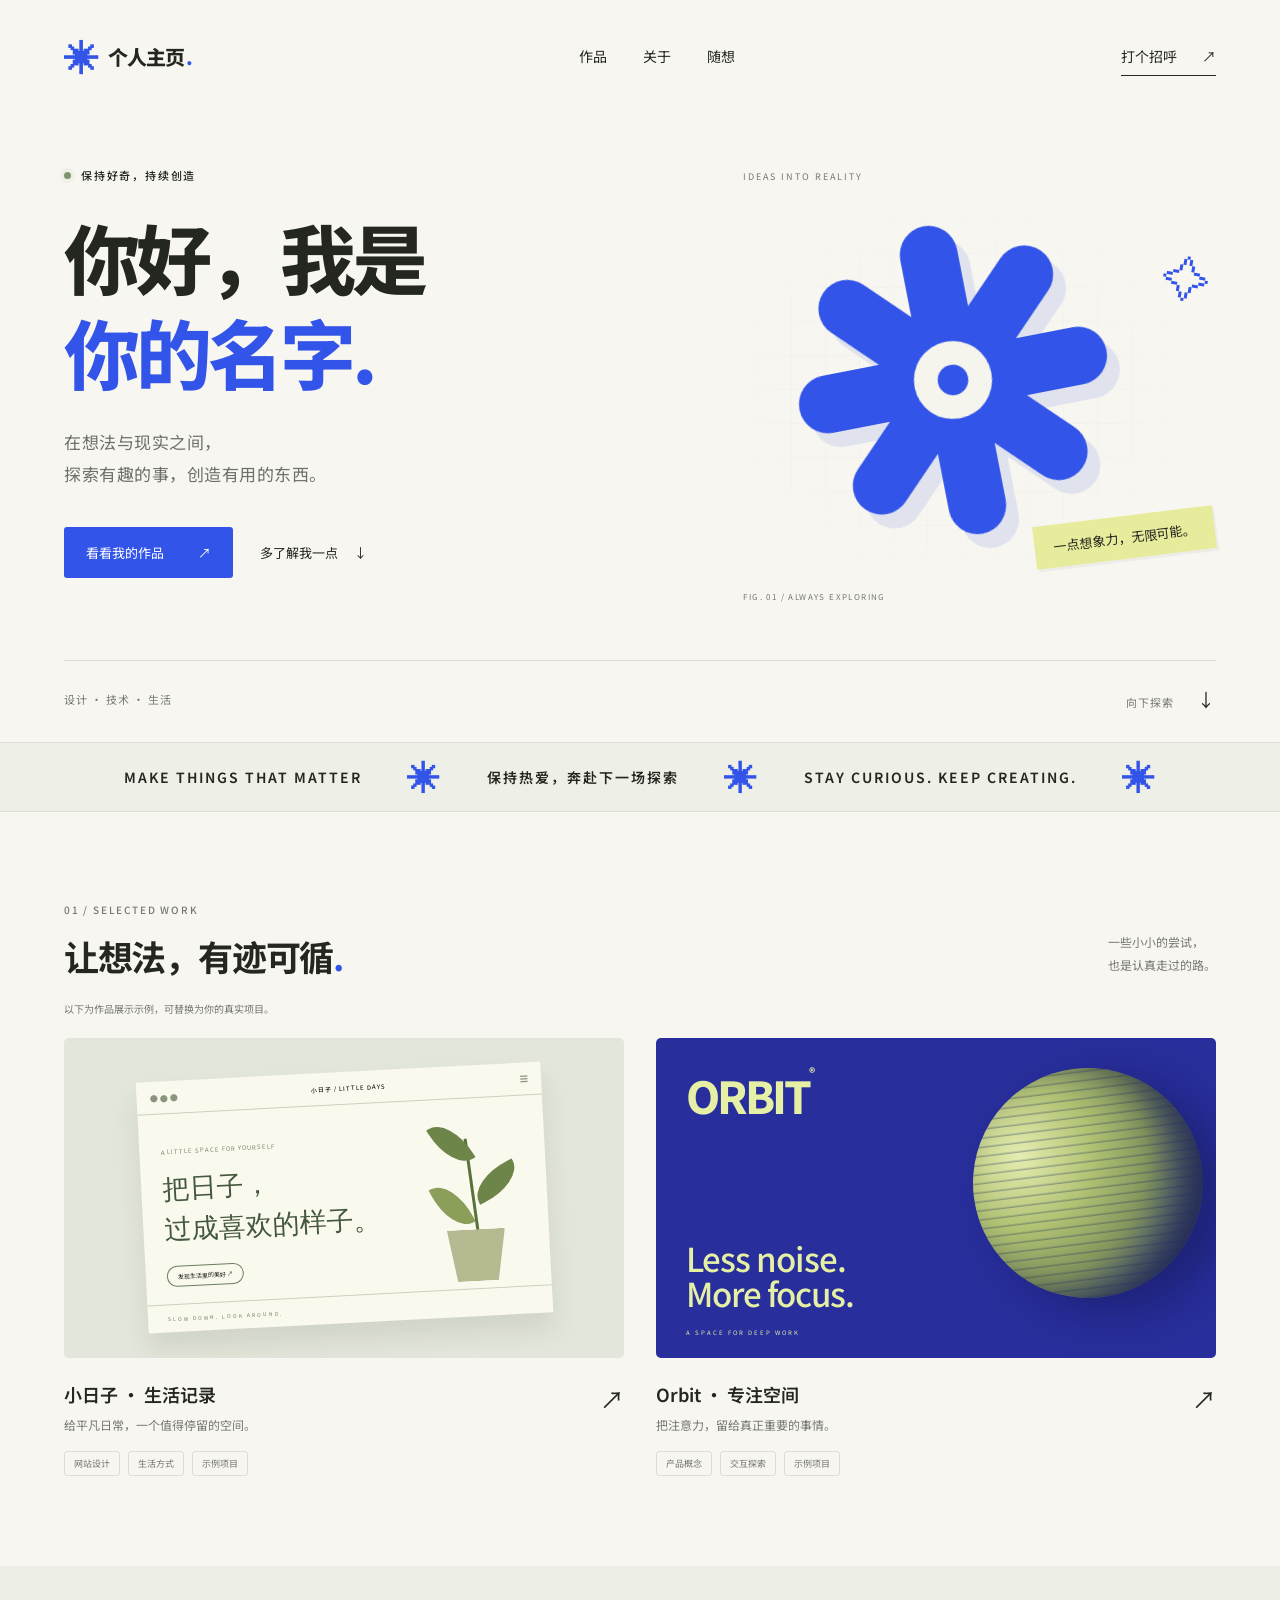
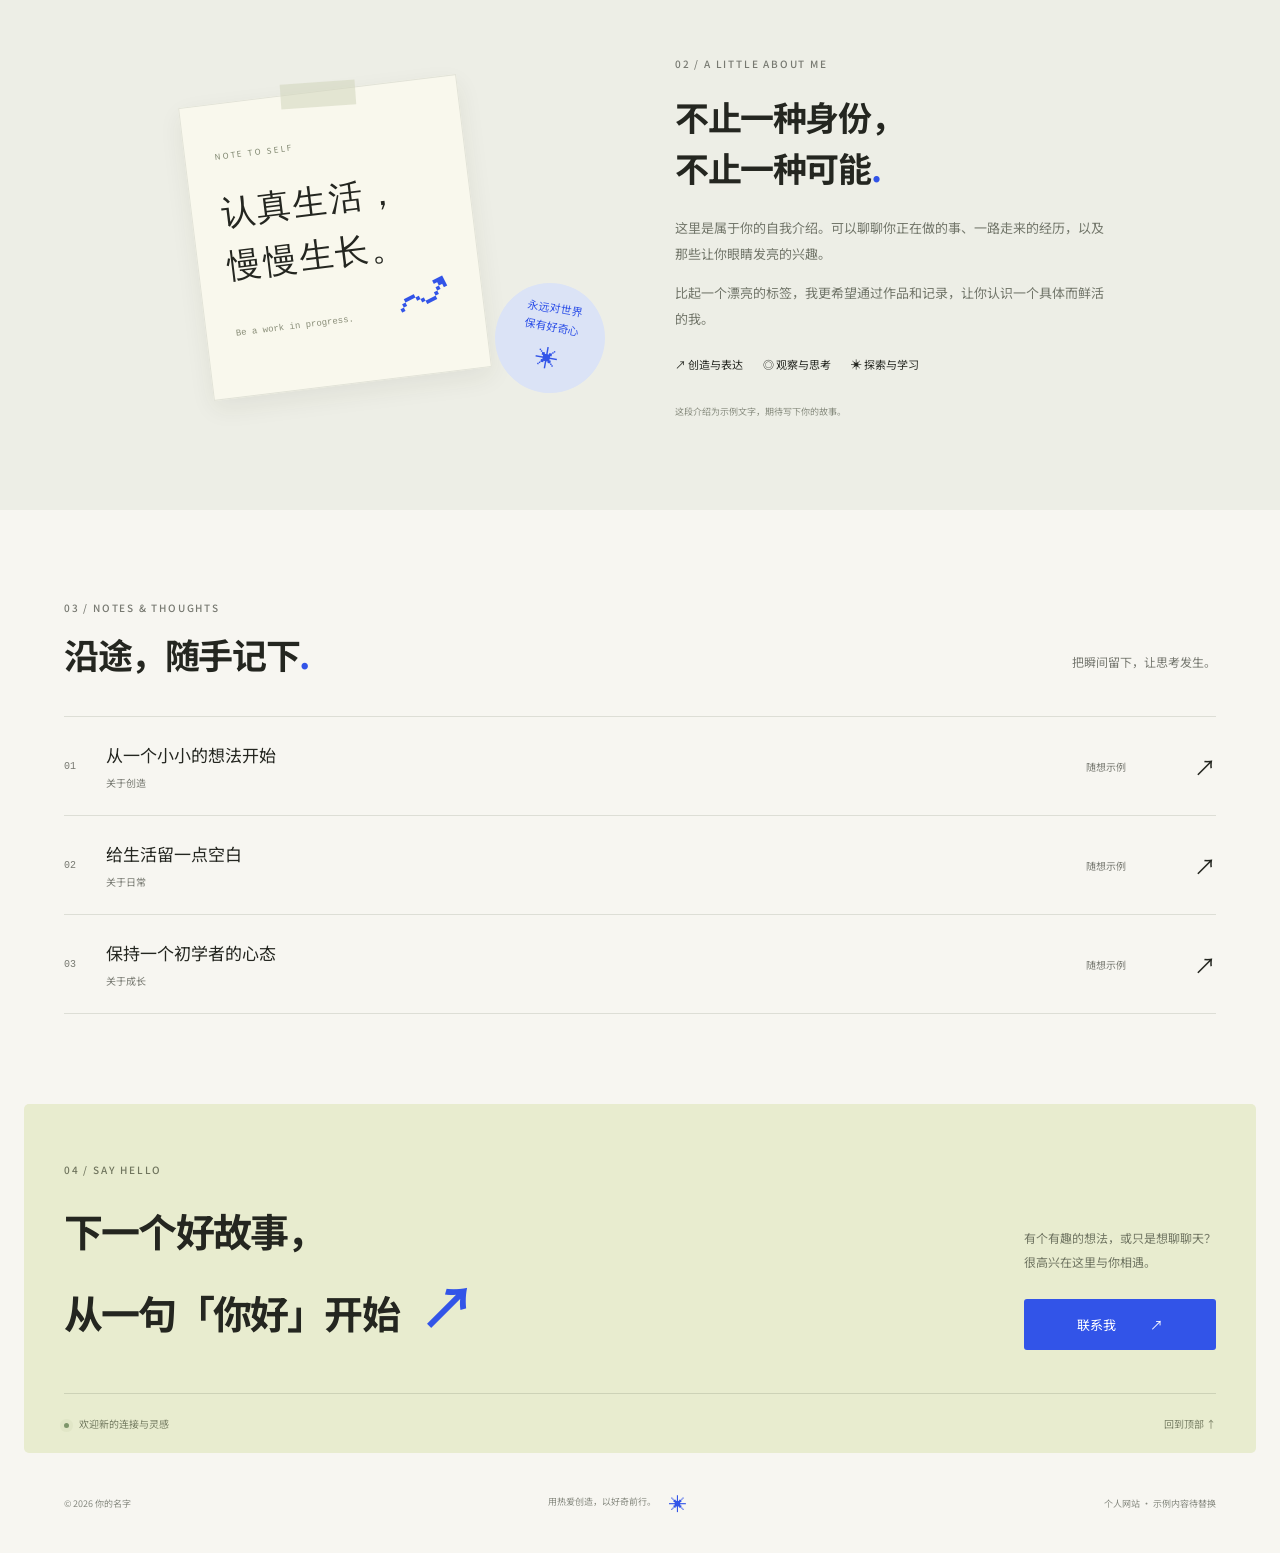
==== index.html @ 5d38c3c9 "Publish desktop personal website" ====
<!doctype html>
<html lang="zh-CN">
<head>
<meta charset="UTF-8"><meta name="viewport" content="width=device-width,initial-scale=1"><meta name="description" content="一个关于创造、探索与日常记录的个人空间。"><meta name="theme-color" content="#f6f5f0"><title>你的名字 — 个人主页</title>
<link rel="icon" href="data:image/svg+xml,%3Csvg xmlns='http://www.w3.org/2000/svg' viewBox='0 0 64 64'%3E%3Crect width='64' height='64' rx='16' fill='%232e4fe3'/%3E%3Ctext x='32' y='48' text-anchor='middle' font-size='55' fill='white'%3E*%3C/text%3E%3C/svg%3E">
<link rel="stylesheet" href="style.css">
</head>
<body>
<a class="skip" href="#main">跳到主要内容</a>
<header class="header wrap"><a href="#" class="brand" aria-label="返回首页"><span class="brand-icon">✳</span> 个人主页<span class="brand-dot">.</span></a><nav aria-label="主要导航"><a href="#work">作品</a><a href="#about">关于</a><a href="#notes">随想</a></nav><a class="nav-contact" href="#contact">打个招呼 <span>↗</span></a></header>
<main id="main">
<section class="hero wrap">
<div class="hero-copy"><p class="eyebrow"><span class="status-dot"></span> 保持好奇，持续创造</p><h1>你好，我是<br><span class="name">你的名字</span><span class="period">.</span></h1><p class="hero-desc">在想法与现实之间，<br>探索有趣的事，创造有用的东西。</p><div class="hero-actions"><a class="button primary" href="#work">看看我的作品 <span>↗</span></a><a class="text-link" href="#about">多了解我一点 <span>↓</span></a></div></div>
<div class="hero-art" aria-label="抽象蓝色星形图案"><div class="art-grid"></div><div class="art-label top">IDEAS INTO REALITY</div><svg class="flower" viewBox="0 0 400 400" aria-hidden="true"><g fill="#3254e8"><rect x="166" y="16" width="68" height="368" rx="34"/><rect x="16" y="166" width="368" height="68" rx="34"/><rect x="166" y="16" width="68" height="368" rx="34" transform="rotate(45 200 200)"/><rect x="166" y="16" width="68" height="368" rx="34" transform="rotate(-45 200 200)"/></g><circle cx="200" cy="200" r="46" fill="#f5f4ed"/><circle cx="200" cy="200" r="18" fill="#3254e8"/></svg><span class="art-orbit">✧</span><span class="art-caption">一点想象力，无限可能。</span><span class="art-index">FIG. 01 / ALWAYS EXPLORING</span></div>
<div class="hero-bottom"><span>设计 · 技术 · 生活</span><span>向下探索 <span class="down-arrow">↓</span></span></div>
</section>
<div class="ticker" aria-hidden="true"><div>MAKE THINGS THAT MATTER <i>✳</i> 保持热爱，奔赴下一场探索 <i>✳</i> STAY CURIOUS. KEEP CREATING. <i>✳</i></div></div>
<section class="work wrap section" id="work"><div class="section-heading"><div><p class="eyebrow">01 / SELECTED WORK</p><h2>让想法，有迹可循<span>.</span></h2></div><p class="section-aside">一些小小的尝试，<br>也是认真走过的路。</p></div><p class="demo-note">以下为作品展示示例，可替换为你的真实项目。</p>
<div class="project-grid"><button class="project" data-project="0"><div class="project-image garden"><div class="mini-window"><div class="window-bar"><span>● ● ●</span><b>小日子 / LITTLE DAYS</b><span>☰</span></div><div class="garden-inner"><small>A LITTLE SPACE FOR YOURSELF</small><h3>把日子，<br>过成喜欢的样子。</h3><span class="mini-pill">发现生活里的美好 ↗</span><div class="plant"><span class="leaf one"></span><span class="leaf two"></span><span class="leaf three"></span><span class="stem"></span><span class="pot"></span></div></div><div class="window-footer">SLOW DOWN. LOOK AROUND.</div></div><span class="view-project">查看项目 ↗</span></div><div class="project-meta"><div><h3>小日子 · 生活记录</h3><p>给平凡日常，一个值得停留的空间。</p></div><span class="project-arrow">↗</span></div><div class="tags"><span>网站设计</span><span>生活方式</span><span>示例项目</span></div></button>
<button class="project" data-project="1"><div class="project-image orbit"><div class="orbit-title">ORBIT<span>®</span></div><div class="orbit-sphere"><div></div></div><div class="orbit-caption">Less noise.<br>More focus.</div><span class="orbit-mini">A SPACE FOR DEEP WORK</span><span class="view-project">查看项目 ↗</span></div><div class="project-meta"><div><h3>Orbit · 专注空间</h3><p>把注意力，留给真正重要的事情。</p></div><span class="project-arrow">↗</span></div><div class="tags"><span>产品概念</span><span>交互探索</span><span>示例项目</span></div></button></div>
</section>
<section class="about section" id="about"><div class="wrap about-layout"><div class="about-art"><div class="note-paper"><span class="paper-pin"></span><span class="note-eyebrow">NOTE TO SELF</span><p>认真生活，<br>慢慢生长。</p><span class="note-doodle">↝</span><span class="paper-footer">Be a work in progress.</span></div><span class="about-stamp">永远对世界<br>保有好奇心 <span>✳</span></span></div><div class="about-copy"><p class="eyebrow">02 / A LITTLE ABOUT ME</p><h2>不止一种身份，<br>不止一种可能<span>.</span></h2><p>这里是属于你的自我介绍。可以聊聊你正在做的事、一路走来的经历，以及那些让你眼睛发亮的兴趣。</p><p>比起一个漂亮的标签，我更希望通过作品和记录，让你认识一个具体而鲜活的我。</p><div class="interest-list"><span>↗ 创造与表达</span><span>◎ 观察与思考</span><span>✳ 探索与学习</span></div><span class="about-footnote">这段介绍为示例文字，期待写下你的故事。</span></div></div></section>
<section class="notes wrap section" id="notes"><div class="section-heading"><div><p class="eyebrow">03 / NOTES & THOUGHTS</p><h2>沿途，随手记下<span>.</span></h2></div><span class="section-aside">把瞬间留下，让思考发生。</span></div><div class="note-list"><button data-note="0"><span class="note-number">01</span><span class="note-title">从一个小小的想法开始<span>关于创造</span></span><span class="note-category">随想示例</span><span class="row-arrow">↗</span></button><button data-note="1"><span class="note-number">02</span><span class="note-title">给生活留一点空白<span>关于日常</span></span><span class="note-category">随想示例</span><span class="row-arrow">↗</span></button><button data-note="2"><span class="note-number">03</span><span class="note-title">保持一个初学者的心态<span>关于成长</span></span><span class="note-category">随想示例</span><span class="row-arrow">↗</span></button></div></section>
<section class="contact wrap" id="contact"><p class="eyebrow">04 / SAY HELLO</p><div class="contact-main"><h2>下一个好故事，<br>从一句「你好」开始<span>↗</span></h2><div class="contact-side"><p>有个有趣的想法，或只是想聊聊天？<br>很高兴在这里与你相遇。</p><button class="button primary" id="contact-button">联系我 <span>↗</span></button></div></div><div class="contact-bottom"><span><span class="status-dot"></span> 欢迎新的连接与灵感</span><a href="#">回到顶部 ↑</a></div></section>
</main><footer class="footer wrap"><span>© <span id="year"></span> 你的名字</span><span>用热爱创造，以好奇前行。<span class="footer-star">✳</span></span><span>个人网站 · 示例内容待替换</span></footer>
<dialog id="detail"><button class="close-dialog" aria-label="关闭详情">×</button><p class="eyebrow" id="dialog-label"></p><h2 id="dialog-title"></h2><div id="dialog-content"></div><button class="button primary close-bottom">返回浏览 <span>↗</span></button></dialog>
<script src="script.js"></script>
</body></html>
---- style.css ----
@import url('https://fonts.googleapis.com/css2?family=Noto+Sans+SC:wght@400;500;600;700;800;900&display=swap');
:root{--paper:#f7f6f1;--ink:#242620;--muted:#777971;--blue:#3254e8;--line:#ddded6}*{box-sizing:border-box}html{scroll-behavior:smooth;scroll-padding-top:32px}body{min-width:1100px;margin:0;background:var(--paper);color:var(--ink);font-family:'Noto Sans SC',-apple-system,BlinkMacSystemFont,'Segoe UI',sans-serif;-webkit-font-smoothing:antialiased}a{color:inherit;text-decoration:none}button{font:inherit;color:inherit;cursor:pointer}button,a{-webkit-tap-highlight-color:transparent}button:focus-visible,a:focus-visible{outline:3px solid var(--blue);outline-offset:6px}.wrap{max-width:1280px;margin:0 auto;padding:0 64px}.header{height:112px;display:flex;align-items:center;justify-content:space-between}.brand{font-weight:800;display:flex;align-items:center;font-size:20px;gap:10px;letter-spacing:-1px}.brand-icon{font-size:35px;line-height:1;color:var(--blue)}.brand-dot{color:var(--blue);margin-left:-8px}.header nav{display:flex;gap:36px;font-size:14px}.header nav a:hover,.text-link:hover{color:var(--blue)}.nav-contact{border-bottom:1px solid var(--ink);padding:9px 0;font-size:14px}.nav-contact span{margin-left:22px}.hero{display:grid;grid-template-columns:1.1fr 1fr;position:relative;padding-top:55px}.eyebrow{font-size:11px;letter-spacing:1.8px;font-weight:500;display:flex;align-items:center;gap:10px;margin:0 0 26px}.status-dot{display:inline-block;width:7px;height:7px;border-radius:50%;background:#7d956a;box-shadow:0 0 0 4px #7d956a12}.hero h1{font-size:76px;font-weight:800;letter-spacing:-4px;line-height:1.25;margin:0 0 27px}.name{color:var(--blue)}.period{color:var(--blue)}.hero-desc{color:#6d7069;line-height:1.9;font-size:17px;letter-spacing:.5px;margin:0}.hero-actions{display:flex;align-items:center;gap:27px;margin-top:36px}.button{display:inline-flex;align-items:center;justify-content:center;gap:34px;padding:16px 22px;font-size:13px;border:0;border-radius:3px;transition:background .2s,transform .2s}.primary{color:white;background:var(--blue)}.primary:hover{background:#203dc0;transform:translateY(-2px)}.text-link{font-size:13px}.text-link span{margin-left:13px}.hero-art{height:435px;position:relative;margin-left:22px}.art-grid{position:absolute;inset:18px 0 0;background-image:linear-gradient(#d9dbd540 1px,transparent 1px),linear-gradient(90deg,#d9dbd540 1px,transparent 1px);background-size:34px 34px;mask-image:radial-gradient(ellipse,black,transparent 72%)}.flower{position:absolute;width:340px;height:340px;left:50%;top:49%;transform:translate(-50%,-50%) rotate(-11deg);filter:drop-shadow(10px 16px 0 #e0e3ed)}.art-label{position:absolute;top:3px;left:54px;font-size:9px;letter-spacing:2px;color:var(--muted)}.art-orbit{position:absolute;right:5px;top:75px;font-size:48px;transform:rotate(10deg);color:var(--blue)}.art-caption{position:absolute;bottom:43px;right:1px;background:#e7ec9c;padding:12px 19px;font-size:13px;transform:rotate(-7deg);box-shadow:2px 3px 0 #0000000a}.art-index{position:absolute;bottom:0;left:54px;font-size:8px;letter-spacing:1.4px;color:var(--muted)}.hero-bottom{grid-column:1/-1;display:flex;justify-content:space-between;align-items:center;margin-top:58px;padding:25px 0 30px;border-top:1px solid var(--line);font-size:11px;letter-spacing:1px;color:var(--muted)}.down-arrow{padding-left:20px;font-size:18px;color:var(--ink)}.ticker{border-top:1px solid var(--line);border-bottom:1px solid var(--line);overflow:hidden;white-space:nowrap;background:#eeefe7}.ticker div{height:68px;display:flex;gap:45px;align-items:center;justify-content:center;font-size:14px;font-weight:600;letter-spacing:2px}.ticker i{font-size:33px;color:var(--blue);font-style:normal}.section{padding-top:90px;padding-bottom:90px}.section-heading{display:flex;align-items:flex-end;justify-content:space-between;margin-bottom:36px}.section h2{font-size:35px;letter-spacing:-1.4px;line-height:1.5;margin:0;font-weight:700}.section h2 span{color:var(--blue)}.section-heading .eyebrow{margin-bottom:13px;color:var(--muted);font-size:10px}.section-aside{font-size:12px;line-height:1.9;color:var(--muted);margin:0 0 6px}.demo-note{font-size:10px;color:var(--muted);margin:-18px 0 22px}.project-grid{display:grid;grid-template-columns:1fr 1fr;gap:32px}.project{padding:0;border:0;background:none;text-align:left;min-width:0}.project-image{height:320px;position:relative;overflow:hidden;border-radius:5px;display:flex;justify-content:center;align-items:center}.garden{background:#e3e6da;padding:35px}.mini-window{width:100%;max-width:405px;background:#faf9ee;box-shadow:0 16px 26px #26311d19;transform:rotate(-3deg);transition:transform .4s}.project:hover .mini-window{transform:rotate(0) translateY(-5px)}.window-bar{display:flex;align-items:center;justify-content:space-between;border-bottom:1px solid #ced0bd;height:33px;padding:0 13px;font-size:6px}.window-bar>span{color:#8b947c;font-size:8px}.window-bar b{letter-spacing:1px;font-weight:500}.garden-inner{height:190px;position:relative;padding:21px}.garden-inner small{font-size:6px;letter-spacing:1px;color:#7b856b}.garden-inner h3{font-family:serif;font-weight:400;color:#43583d;font-size:27px;line-height:1.5;margin:10px 0}.mini-pill{font-size:6px;border:1px solid #6d7d60;border-radius:20px;padding:5px 10px;display:inline-block}.window-footer{font-size:5px;letter-spacing:2px;border-top:1px solid #ced0bd;padding:10px 20px;color:#6d7d60}.plant{position:absolute;right:25px;bottom:7px;width:112px;height:164px}.stem{position:absolute;height:104px;width:3px;background:#59723b;bottom:39px;left:61px;transform:rotate(-5deg)}.leaf{position:absolute;background:#6e8549;width:49px;height:27px;border-radius:90% 0 90% 0;z-index:1}.one{top:12px;left:19px;transform:rotate(60deg)}.two{top:52px;left:62px;transform:rotate(-24deg)}.three{top:74px;left:17px;transform:rotate(65deg);background:#8b9e5a}.pot{position:absolute;bottom:0;left:35px;width:58px;height:52px;background:#b7b991;clip-path:polygon(0 0,100% 0,85% 100%,15% 100%)}.orbit{background:#282e9b;color:#e6f0a5;isolation:isolate}.orbit-title{position:absolute;top:25px;left:30px;font-size:44px;font-weight:800;letter-spacing:-3px;z-index:2}.orbit-title span{font-size:12px;vertical-align:top;letter-spacing:0}.orbit-sphere{position:absolute;width:230px;height:230px;border-radius:50%;right:13px;top:30px;background:radial-gradient(circle at 30% 25%,#e5edb1,#b2c374 30%,#85975d 54%,#3b4971 78%);box-shadow:inset -20px -15px 35px #17194188,15px 25px 40px #15195988;transform:rotate(-30deg);overflow:hidden;transition:transform .6s}.orbit-sphere:after{content:'';position:absolute;inset:-60px;background:repeating-linear-gradient(0deg,transparent,transparent 6px,#1c2f5f55 7px,transparent 9px);transform:rotate(23deg)}.project:hover .orbit-sphere{transform:rotate(-12deg) scale(1.04)}.orbit-caption{position:absolute;left:30px;bottom:47px;font-size:33px;font-weight:500;line-height:1.05;letter-spacing:-1px;z-index:2}.orbit-mini{position:absolute;bottom:21px;left:30px;font-size:6px;letter-spacing:2px}.view-project{position:absolute;right:16px;bottom:16px;background:var(--paper);color:var(--ink);padding:10px 14px;border-radius:30px;font-size:10px;opacity:0;transform:translateY(5px);transition:.2s;z-index:3}.project:hover .view-project,.project:focus-visible .view-project{opacity:1;transform:translateY(0)}.project-meta{display:flex;justify-content:space-between;align-items:center;padding-top:23px}.project-meta h3{font-size:18px;margin:0 0 9px;font-weight:600}.project-meta p{font-size:12px;color:var(--muted);margin:0}.project-arrow{font-size:24px;align-self:flex-start}.tags{display:flex;gap:8px;margin-top:18px}.tags span{font-size:9px;padding:5px 9px;border:1px solid var(--line);border-radius:3px;color:var(--muted)}.about{background:#edeee6}.about-layout{display:grid;grid-template-columns:1fr 1fr;gap:70px;align-items:center}.about-art{position:relative;height:340px;display:flex;justify-content:center;align-items:center}.note-paper{width:280px;height:295px;background:#f9f8ed;box-shadow:0 9px 24px #333b2312;padding:36px 29px;transform:rotate(-7deg);position:relative;border:1px solid #e2e3d8}.paper-pin{position:absolute;width:75px;height:25px;background:#d3d7bd90;top:-10px;left:102px;transform:rotate(3deg)}.note-eyebrow{font-size:8px;letter-spacing:2px;color:#7e856e}.note-paper p{font-family:serif;font-size:34px;line-height:1.6;letter-spacing:2px;margin:22px 0}.note-doodle{position:absolute;right:27px;bottom:41px;font-size:60px;color:var(--blue);transform:rotate(-20deg)}.paper-footer{font-size:9px;color:#8a8e79;font-family:monospace}.about-stamp{position:absolute;right:0;bottom:15px;background:#dbe3f6;border-radius:50%;width:110px;height:110px;transform:rotate(10deg);display:flex;justify-content:center;align-items:center;flex-direction:column;font-size:11px;line-height:1.8;text-align:center;color:var(--blue)}.about-stamp span{font-size:23px}.about-copy>.eyebrow{font-size:10px;color:var(--muted);margin-bottom:20px}.about-copy h2{font-size:34px;margin-bottom:22px}.about-copy>p:not(.eyebrow){font-size:13px;line-height:2;color:#73776b;max-width:440px}.interest-list{display:flex;gap:20px;font-size:11px;margin:24px 0}.about-footnote{font-size:9px;color:#8a8e81}.note-list{border-top:1px solid var(--line)}.note-list button{display:flex;width:100%;align-items:center;gap:30px;border:0;border-bottom:1px solid var(--line);background:transparent;padding:25px 0;text-align:left;transition:padding .2s,color .2s}.note-list button:hover{padding-left:12px;color:var(--blue)}.note-number{font-size:10px;color:var(--muted);font-family:monospace}.note-title{font-size:17px;flex:1}.note-title>span{font-size:10px;color:var(--muted);display:block;margin-top:8px}.note-category{font-size:10px;color:var(--muted)}.row-arrow{font-size:22px;margin-left:38px}.contact{margin-bottom:0;padding-top:58px;padding-bottom:0;position:relative}.contact:before{content:'';position:absolute;inset:0 24px;background:#e8eccf;z-index:-1;border-radius:5px}.contact .eyebrow{font-size:10px;color:#70755e;margin-bottom:23px}.contact-main{display:flex;justify-content:space-between;align-items:flex-end;gap:30px}.contact h2{font-size:39px;line-height:1.55;letter-spacing:-1.8px;margin:0;font-weight:700;position:relative}.contact h2>span{font-size:58px;color:var(--blue);margin-left:20px}.contact-side p{font-size:12px;line-height:2;color:#717663;margin:0 0 25px}.contact-side .button{width:100%}.contact-bottom{border-top:1px solid #cdd2b7;display:flex;justify-content:space-between;margin-top:43px;padding:22px 0;font-size:10px;color:#777e64}.contact-bottom .status-dot{margin-right:8px;width:5px;height:5px}.footer{display:flex;justify-content:space-between;align-items:center;gap:20px;height:100px;font-size:9px;color:#878a80}.footer-star{font-size:18px;color:var(--blue);margin-left:13px;vertical-align:middle}.skip{position:fixed;top:-100px;left:10px;padding:12px;background:white;z-index:10}.skip:focus{top:10px}dialog{background:var(--paper);color:var(--ink);border:1px solid var(--line);border-radius:8px;width:min(600px,90vw);padding:48px;max-height:85vh;overflow:auto;box-shadow:0 24px 80px #121b3930}dialog::backdrop{background:#171c3977;backdrop-filter:blur(5px)}dialog h2{font-size:28px;line-height:1.5;margin:0 0 22px}dialog .eyebrow{color:var(--blue);font-size:10px}#dialog-content p{font-size:14px;line-height:2;color:#74786d}#dialog-content .dialog-note{background:#edeee6;padding:15px;font-size:12px}.close-dialog{position:absolute;right:15px;top:9px;border:0;background:transparent;font-size:30px;color:var(--muted)}.close-bottom{margin-top:18px}
@media(min-width:1500px){.wrap{max-width:1400px}.hero h1{font-size:88px}.hero-art{height:470px}.flower{width:380px;height:380px}.project-image{height:360px}}
@media(prefers-reduced-motion:reduce){html{scroll-behavior:auto}*,*:before,*:after{transition:none!important;animation:none!important}}
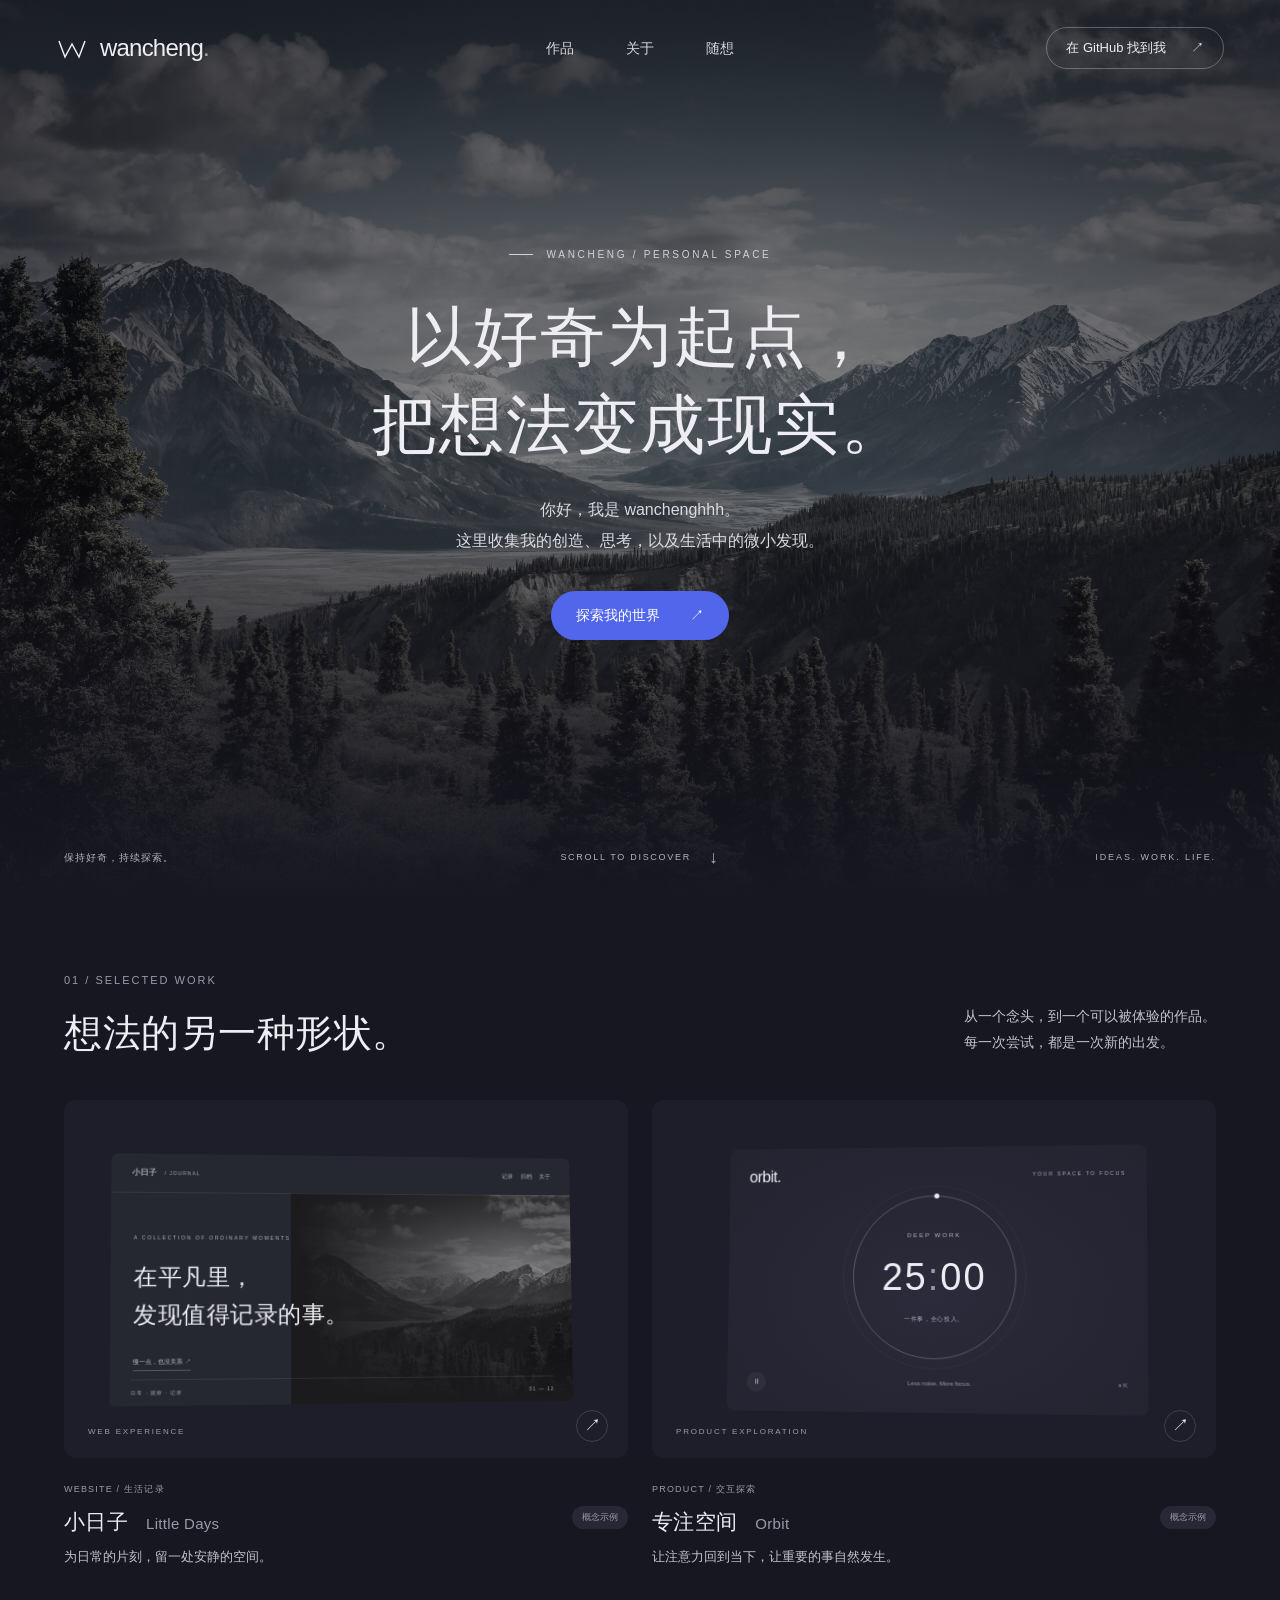
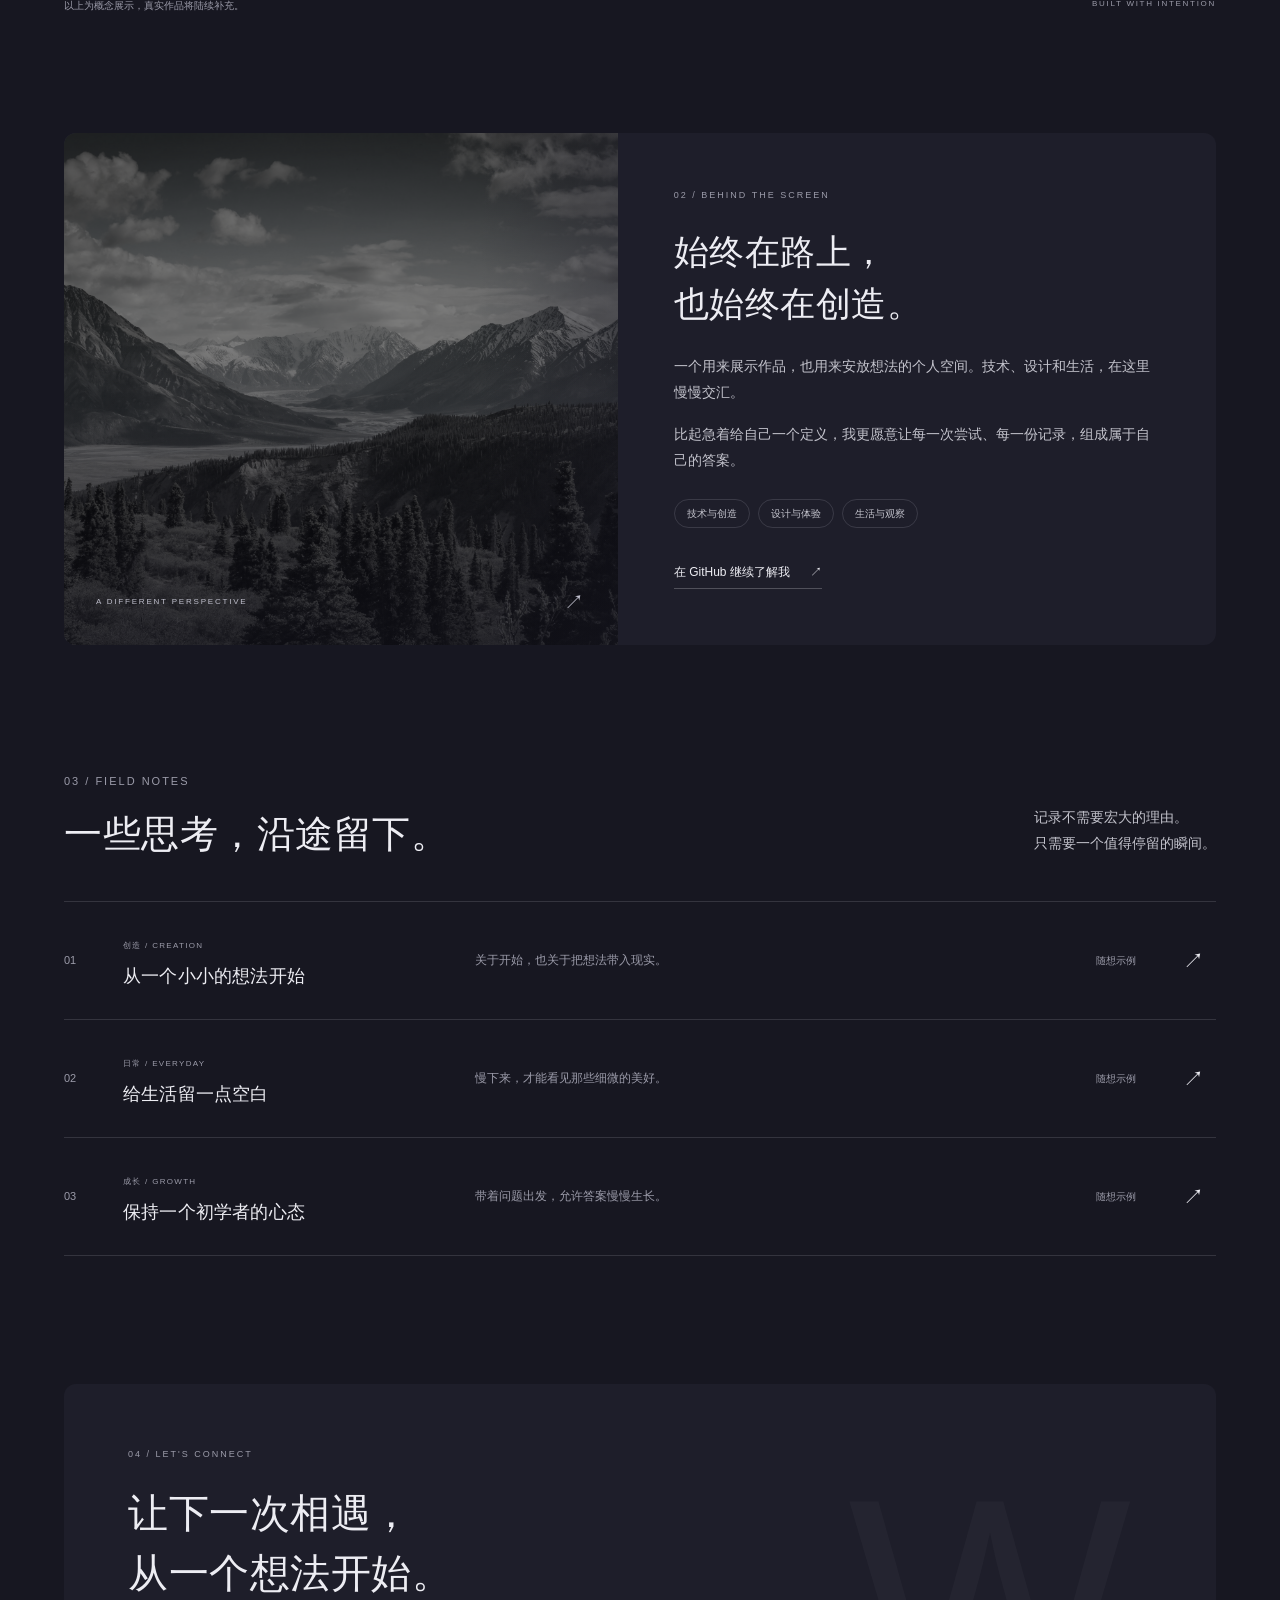
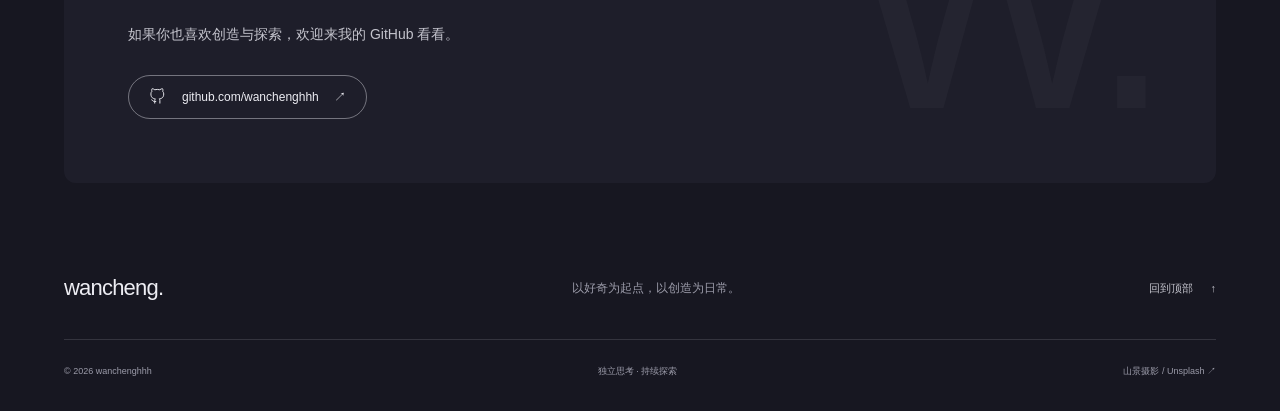
==== commit 28281de2: "Redesign personal site with dark alpine visual style" ====
--- a/index.html
+++ b/index.html
@@ -1,28 +1,75 @@
 <!doctype html>
 <html lang="zh-CN">
 <head>
-<meta charset="UTF-8"><meta name="viewport" content="width=device-width,initial-scale=1"><meta name="description" content="一个关于创造、探索与日常记录的个人空间。"><meta name="theme-color" content="#f6f5f0"><title>你的名字 — 个人主页</title>
-<link rel="icon" href="data:image/svg+xml,%3Csvg xmlns='http://www.w3.org/2000/svg' viewBox='0 0 64 64'%3E%3Crect width='64' height='64' rx='16' fill='%232e4fe3'/%3E%3Ctext x='32' y='48' text-anchor='middle' font-size='55' fill='white'%3E*%3C/text%3E%3C/svg%3E">
-<link rel="stylesheet" href="style.css">
+  <meta charset="UTF-8">
+  <meta name="viewport" content="width=device-width, initial-scale=1">
+  <meta name="theme-color" content="#171721">
+  <meta name="description" content="wanchenghhh 的个人空间。记录想法、展示作品，在技术与生活之间持续探索。">
+  <title>Wancheng — 个人空间</title>
+  <link rel="icon" href="data:image/svg+xml,%3Csvg xmlns='http://www.w3.org/2000/svg' viewBox='0 0 64 64'%3E%3Crect width='64' height='64' rx='16' fill='%23171721'/%3E%3Cpath d='M12 20l10 26 10-20 10 20 10-26' fill='none' stroke='%23ededf3' stroke-width='4'/%3E%3C/svg%3E">
+  <link rel="preload" as="image" href="assets/alpine.jpg">
+  <link rel="stylesheet" href="style.css">
+  <script src="script.js" defer></script>
 </head>
 <body>
 <a class="skip" href="#main">跳到主要内容</a>
-<header class="header wrap"><a href="#" class="brand" aria-label="返回首页"><span class="brand-icon">✳</span> 个人主页<span class="brand-dot">.</span></a><nav aria-label="主要导航"><a href="#work">作品</a><a href="#about">关于</a><a href="#notes">随想</a></nav><a class="nav-contact" href="#contact">打个招呼 <span>↗</span></a></header>
+<header class="header" id="header">
+  <div class="nav-inner">
+    <a href="#home" class="brand" aria-label="Wancheng 首页"><svg viewBox="0 0 32 32" aria-hidden="true"><path d="M3 9l6 16 7-13 7 13 6-16"/></svg><span>wancheng<span class="brand-period">.</span></span></a>
+    <nav aria-label="主要导航"><a href="#work" data-nav="work">作品</a><a href="#about" data-nav="about">关于</a><a href="#notes" data-nav="notes">随想</a></nav>
+    <a class="nav-contact" href="https://github.com/wanchenghhh" target="_blank" rel="noopener noreferrer">在 GitHub 找到我 <span aria-hidden="true">↗</span></a>
+  </div>
+</header>
 <main id="main">
-<section class="hero wrap">
-<div class="hero-copy"><p class="eyebrow"><span class="status-dot"></span> 保持好奇，持续创造</p><h1>你好，我是<br><span class="name">你的名字</span><span class="period">.</span></h1><p class="hero-desc">在想法与现实之间，<br>探索有趣的事，创造有用的东西。</p><div class="hero-actions"><a class="button primary" href="#work">看看我的作品 <span>↗</span></a><a class="text-link" href="#about">多了解我一点 <span>↓</span></a></div></div>
-<div class="hero-art" aria-label="抽象蓝色星形图案"><div class="art-grid"></div><div class="art-label top">IDEAS INTO REALITY</div><svg class="flower" viewBox="0 0 400 400" aria-hidden="true"><g fill="#3254e8"><rect x="166" y="16" width="68" height="368" rx="34"/><rect x="16" y="166" width="368" height="68" rx="34"/><rect x="166" y="16" width="68" height="368" rx="34" transform="rotate(45 200 200)"/><rect x="166" y="16" width="68" height="368" rx="34" transform="rotate(-45 200 200)"/></g><circle cx="200" cy="200" r="46" fill="#f5f4ed"/><circle cx="200" cy="200" r="18" fill="#3254e8"/></svg><span class="art-orbit">✧</span><span class="art-caption">一点想象力，无限可能。</span><span class="art-index">FIG. 01 / ALWAYS EXPLORING</span></div>
-<div class="hero-bottom"><span>设计 · 技术 · 生活</span><span>向下探索 <span class="down-arrow">↓</span></span></div>
-</section>
-<div class="ticker" aria-hidden="true"><div>MAKE THINGS THAT MATTER <i>✳</i> 保持热爱，奔赴下一场探索 <i>✳</i> STAY CURIOUS. KEEP CREATING. <i>✳</i></div></div>
-<section class="work wrap section" id="work"><div class="section-heading"><div><p class="eyebrow">01 / SELECTED WORK</p><h2>让想法，有迹可循<span>.</span></h2></div><p class="section-aside">一些小小的尝试，<br>也是认真走过的路。</p></div><p class="demo-note">以下为作品展示示例，可替换为你的真实项目。</p>
-<div class="project-grid"><button class="project" data-project="0"><div class="project-image garden"><div class="mini-window"><div class="window-bar"><span>● ● ●</span><b>小日子 / LITTLE DAYS</b><span>☰</span></div><div class="garden-inner"><small>A LITTLE SPACE FOR YOURSELF</small><h3>把日子，<br>过成喜欢的样子。</h3><span class="mini-pill">发现生活里的美好 ↗</span><div class="plant"><span class="leaf one"></span><span class="leaf two"></span><span class="leaf three"></span><span class="stem"></span><span class="pot"></span></div></div><div class="window-footer">SLOW DOWN. LOOK AROUND.</div></div><span class="view-project">查看项目 ↗</span></div><div class="project-meta"><div><h3>小日子 · 生活记录</h3><p>给平凡日常，一个值得停留的空间。</p></div><span class="project-arrow">↗</span></div><div class="tags"><span>网站设计</span><span>生活方式</span><span>示例项目</span></div></button>
-<button class="project" data-project="1"><div class="project-image orbit"><div class="orbit-title">ORBIT<span>®</span></div><div class="orbit-sphere"><div></div></div><div class="orbit-caption">Less noise.<br>More focus.</div><span class="orbit-mini">A SPACE FOR DEEP WORK</span><span class="view-project">查看项目 ↗</span></div><div class="project-meta"><div><h3>Orbit · 专注空间</h3><p>把注意力，留给真正重要的事情。</p></div><span class="project-arrow">↗</span></div><div class="tags"><span>产品概念</span><span>交互探索</span><span>示例项目</span></div></button></div>
-</section>
-<section class="about section" id="about"><div class="wrap about-layout"><div class="about-art"><div class="note-paper"><span class="paper-pin"></span><span class="note-eyebrow">NOTE TO SELF</span><p>认真生活，<br>慢慢生长。</p><span class="note-doodle">↝</span><span class="paper-footer">Be a work in progress.</span></div><span class="about-stamp">永远对世界<br>保有好奇心 <span>✳</span></span></div><div class="about-copy"><p class="eyebrow">02 / A LITTLE ABOUT ME</p><h2>不止一种身份，<br>不止一种可能<span>.</span></h2><p>这里是属于你的自我介绍。可以聊聊你正在做的事、一路走来的经历，以及那些让你眼睛发亮的兴趣。</p><p>比起一个漂亮的标签，我更希望通过作品和记录，让你认识一个具体而鲜活的我。</p><div class="interest-list"><span>↗ 创造与表达</span><span>◎ 观察与思考</span><span>✳ 探索与学习</span></div><span class="about-footnote">这段介绍为示例文字，期待写下你的故事。</span></div></div></section>
-<section class="notes wrap section" id="notes"><div class="section-heading"><div><p class="eyebrow">03 / NOTES & THOUGHTS</p><h2>沿途，随手记下<span>.</span></h2></div><span class="section-aside">把瞬间留下，让思考发生。</span></div><div class="note-list"><button data-note="0"><span class="note-number">01</span><span class="note-title">从一个小小的想法开始<span>关于创造</span></span><span class="note-category">随想示例</span><span class="row-arrow">↗</span></button><button data-note="1"><span class="note-number">02</span><span class="note-title">给生活留一点空白<span>关于日常</span></span><span class="note-category">随想示例</span><span class="row-arrow">↗</span></button><button data-note="2"><span class="note-number">03</span><span class="note-title">保持一个初学者的心态<span>关于成长</span></span><span class="note-category">随想示例</span><span class="row-arrow">↗</span></button></div></section>
-<section class="contact wrap" id="contact"><p class="eyebrow">04 / SAY HELLO</p><div class="contact-main"><h2>下一个好故事，<br>从一句「你好」开始<span>↗</span></h2><div class="contact-side"><p>有个有趣的想法，或只是想聊聊天？<br>很高兴在这里与你相遇。</p><button class="button primary" id="contact-button">联系我 <span>↗</span></button></div></div><div class="contact-bottom"><span><span class="status-dot"></span> 欢迎新的连接与灵感</span><a href="#">回到顶部 ↑</a></div></section>
-</main><footer class="footer wrap"><span>© <span id="year"></span> 你的名字</span><span>用热爱创造，以好奇前行。<span class="footer-star">✳</span></span><span>个人网站 · 示例内容待替换</span></footer>
-<dialog id="detail"><button class="close-dialog" aria-label="关闭详情">×</button><p class="eyebrow" id="dialog-label"></p><h2 id="dialog-title"></h2><div id="dialog-content"></div><button class="button primary close-bottom">返回浏览 <span>↗</span></button></dialog>
-<script src="script.js"></script>
-</body></html>
+  <section class="hero" id="home" aria-labelledby="hero-title">
+    <img class="hero-photo" src="assets/alpine.jpg" alt="云层之下的山峦、森林与开阔山谷" fetchpriority="high" width="2400" height="1600">
+    <div class="hero-shade"></div>
+    <div class="hero-content">
+      <p class="eyebrow hero-eyebrow"><span class="tiny-line"></span> WANCHENG / PERSONAL SPACE</p>
+      <h1 id="hero-title">以好奇为起点，<br>把想法变成现实。</h1>
+      <p class="hero-description">你好，我是 wanchenghhh。<br>这里收集我的创造、思考，以及生活中的微小发现。</p>
+      <a class="button primary" href="#work">探索我的世界 <span aria-hidden="true">↗</span></a>
+    </div>
+    <div class="hero-bottom container"><span>保持好奇，持续探索。</span><a href="#work">SCROLL TO DISCOVER <span aria-hidden="true">↓</span></a><span>IDEAS. WORK. LIFE.</span></div>
+  </section>
+
+  <section class="work section container" id="work" aria-labelledby="work-title">
+    <div class="section-heading"><div><p class="eyebrow">01 / SELECTED WORK</p><h2 id="work-title">想法的另一种形状。</h2></div><p class="section-description">从一个念头，到一个可以被体验的作品。<br>每一次尝试，都是一次新的出发。</p></div>
+    <div class="project-grid">
+      <button class="project" data-project="0" aria-label="查看小日子生活记录项目示例">
+        <div class="project-visual journal-visual">
+          <div class="journal-preview" aria-hidden="true"><div class="preview-nav"><span>小日子<span class="preview-dot"> / JOURNAL</span></span><span>记录　 归档　 关于</span></div><div class="journal-preview-content"><span class="micro-label">A COLLECTION OF ORDINARY MOMENTS</span><p>在平凡里，<br>发现值得记录的事。</p><span class="preview-link">慢一点，也没关系 ↗</span></div><div class="preview-mountain"></div><div class="journal-preview-bottom"><span>日常 · 观察 · 记录</span><span>01 — 12</span></div></div>
+          <span class="visual-label">WEB EXPERIENCE</span><span class="visual-action" aria-hidden="true">↗</span>
+        </div>
+        <div class="project-info"><div><p class="project-kind">WEBSITE / 生活记录</p><h3>小日子 <span>Little Days</span></h3><p class="project-description">为日常的片刻，留一处安静的空间。</p></div><span class="sample-label">概念示例</span></div>
+      </button>
+      <button class="project" data-project="1" aria-label="查看 Orbit 专注空间项目示例">
+        <div class="project-visual focus-visual">
+          <div class="focus-preview" aria-hidden="true"><div class="focus-preview-top"><span class="orbit-logotype">orbit.</span><span class="micro-label">YOUR SPACE TO FOCUS</span></div><div class="focus-circle"><span class="timer-label">DEEP WORK</span><span class="timer">25<span>:</span>00</span><span class="timer-caption">一件事，全心投入。</span></div><div class="focus-preview-bottom"><span class="focus-control">Ⅱ</span><span>Less noise. More focus.</span><span>⌘ K</span></div></div>
+          <span class="visual-label">PRODUCT EXPLORATION</span><span class="visual-action" aria-hidden="true">↗</span>
+        </div>
+        <div class="project-info"><div><p class="project-kind">PRODUCT / 交互探索</p><h3>专注空间 <span>Orbit</span></h3><p class="project-description">让注意力回到当下，让重要的事自然发生。</p></div><span class="sample-label">概念示例</span></div>
+      </button>
+    </div>
+    <div class="work-footnote"><span>以上为概念展示，真实作品将陆续补充。</span><span>BUILT WITH INTENTION</span></div>
+  </section>
+
+  <section class="about section container" id="about" aria-labelledby="about-title">
+    <div class="about-card"><div class="about-image"><img src="assets/alpine.jpg" alt="山峦与森林在冷色暮光中延伸" loading="lazy" width="600" height="800"><div class="image-caption"><span>A DIFFERENT PERSPECTIVE</span><span>↗</span></div></div><div class="about-copy"><p class="eyebrow">02 / BEHIND THE SCREEN</p><h2 id="about-title">始终在路上，<br>也始终在创造。</h2><p>一个用来展示作品，也用来安放想法的个人空间。技术、设计和生活，在这里慢慢交汇。</p><p>比起急着给自己一个定义，我更愿意让每一次尝试、每一份记录，组成属于自己的答案。</p><div class="about-interests"><span>技术与创造</span><span>设计与体验</span><span>生活与观察</span></div><a class="text-link" href="https://github.com/wanchenghhh" target="_blank" rel="noopener noreferrer">在 GitHub 继续了解我 <span aria-hidden="true">↗</span></a></div></div>
+  </section>
+
+  <section class="notes section container" id="notes" aria-labelledby="notes-title">
+    <div class="section-heading"><div><p class="eyebrow">03 / FIELD NOTES</p><h2 id="notes-title">一些思考，沿途留下。</h2></div><p class="section-description">记录不需要宏大的理由。<br>只需要一个值得停留的瞬间。</p></div>
+    <div class="note-list">
+      <button data-note="0"><span class="note-index">01</span><div class="note-text"><span class="note-category">创造 / CREATION</span><h3>从一个小小的想法开始</h3></div><p>关于开始，也关于把想法带入现实。</p><span class="reading-time">随想示例</span><span class="row-arrow" aria-hidden="true">↗</span></button>
+      <button data-note="1"><span class="note-index">02</span><div class="note-text"><span class="note-category">日常 / EVERYDAY</span><h3>给生活留一点空白</h3></div><p>慢下来，才能看见那些细微的美好。</p><span class="reading-time">随想示例</span><span class="row-arrow" aria-hidden="true">↗</span></button>
+      <button data-note="2"><span class="note-index">03</span><div class="note-text"><span class="note-category">成长 / GROWTH</span><h3>保持一个初学者的心态</h3></div><p>带着问题出发，允许答案慢慢生长。</p><span class="reading-time">随想示例</span><span class="row-arrow" aria-hidden="true">↗</span></button>
+    </div>
+  </section>
+
+  <section class="contact section container" id="contact" aria-labelledby="contact-title"><div class="contact-card"><p class="eyebrow">04 / LET'S CONNECT</p><h2 id="contact-title">让下一次相遇，<br>从一个想法开始。</h2><p>如果你也喜欢创造与探索，欢迎来我的 GitHub 看看。</p><a class="button ghost" href="https://github.com/wanchenghhh" target="_blank" rel="noopener noreferrer"><svg viewBox="0 0 24 24" aria-hidden="true"><path d="M9 19c-4.3 1.3-4.3-2.2-6-2.7m12 5v-3.9c0-1.1-.4-1.9-1-2.4 3.3-.4 6.7-1.6 6.7-7.3 0-1.6-.6-2.9-1.5-3.9.2-.4.7-1.9-.2-3.8 0 0-1.3-.4-4.1 1.5a14 14 0 0 0-7.4 0C4.7-.4 3.4 0 3.4 0c-.9 1.9-.4 3.4-.2 3.8A5.6 5.6 0 0 0 1.7 7.7c0 5.7 3.4 6.9 6.7 7.3-.5.4-1 1.3-1 2.4v3.9" transform="translate(1 1) scale(.9)"/></svg> github.com/wanchenghhh <span aria-hidden="true">↗</span></a><span class="contact-mark" aria-hidden="true">W.</span></div></section>
+</main>
+<footer class="footer container"><div class="footer-top"><a class="brand" href="#home">wancheng.</a><span>以好奇为起点，以创造为日常。</span><a href="#home">回到顶部 <span aria-hidden="true">↑</span></a></div><div class="footer-bottom"><span>© <span id="year"></span> wanchenghhh</span><span>独立思考 · 持续探索</span><a href="https://images.unsplash.com/photo-1464822759023-fed622ff2c3b" target="_blank" rel="noopener noreferrer">山景摄影 / Unsplash ↗</a></div></footer>
+<dialog id="detail" aria-labelledby="dialog-title"><button class="close-dialog" aria-label="关闭详情">×</button><p class="eyebrow" id="dialog-label"></p><h2 id="dialog-title"></h2><div id="dialog-content"></div><button class="button ghost close-bottom">返回浏览 <span aria-hidden="true">↗</span></button></dialog>
+</body>
+</html>
--- a/style.css
+++ b/style.css
@@ -1,4 +1,4 @@
-@import url('https://fonts.googleapis.com/css2?family=Noto+Sans+SC:wght@400;500;600;700;800;900&display=swap');
-:root{--paper:#f7f6f1;--ink:#242620;--muted:#777971;--blue:#3254e8;--line:#ddded6}*{box-sizing:border-box}html{scroll-behavior:smooth;scroll-padding-top:32px}body{min-width:1100px;margin:0;background:var(--paper);color:var(--ink);font-family:'Noto Sans SC',-apple-system,BlinkMacSystemFont,'Segoe UI',sans-serif;-webkit-font-smoothing:antialiased}a{color:inherit;text-decoration:none}button{font:inherit;color:inherit;cursor:pointer}button,a{-webkit-tap-highlight-color:transparent}button:focus-visible,a:focus-visible{outline:3px solid var(--blue);outline-offset:6px}.wrap{max-width:1280px;margin:0 auto;padding:0 64px}.header{height:112px;display:flex;align-items:center;justify-content:space-between}.brand{font-weight:800;display:flex;align-items:center;font-size:20px;gap:10px;letter-spacing:-1px}.brand-icon{font-size:35px;line-height:1;color:var(--blue)}.brand-dot{color:var(--blue);margin-left:-8px}.header nav{display:flex;gap:36px;font-size:14px}.header nav a:hover,.text-link:hover{color:var(--blue)}.nav-contact{border-bottom:1px solid var(--ink);padding:9px 0;font-size:14px}.nav-contact span{margin-left:22px}.hero{display:grid;grid-template-columns:1.1fr 1fr;position:relative;padding-top:55px}.eyebrow{font-size:11px;letter-spacing:1.8px;font-weight:500;display:flex;align-items:center;gap:10px;margin:0 0 26px}.status-dot{display:inline-block;width:7px;height:7px;border-radius:50%;background:#7d956a;box-shadow:0 0 0 4px #7d956a12}.hero h1{font-size:76px;font-weight:800;letter-spacing:-4px;line-height:1.25;margin:0 0 27px}.name{color:var(--blue)}.period{color:var(--blue)}.hero-desc{color:#6d7069;line-height:1.9;font-size:17px;letter-spacing:.5px;margin:0}.hero-actions{display:flex;align-items:center;gap:27px;margin-top:36px}.button{display:inline-flex;align-items:center;justify-content:center;gap:34px;padding:16px 22px;font-size:13px;border:0;border-radius:3px;transition:background .2s,transform .2s}.primary{color:white;background:var(--blue)}.primary:hover{background:#203dc0;transform:translateY(-2px)}.text-link{font-size:13px}.text-link span{margin-left:13px}.hero-art{height:435px;position:relative;margin-left:22px}.art-grid{position:absolute;inset:18px 0 0;background-image:linear-gradient(#d9dbd540 1px,transparent 1px),linear-gradient(90deg,#d9dbd540 1px,transparent 1px);background-size:34px 34px;mask-image:radial-gradient(ellipse,black,transparent 72%)}.flower{position:absolute;width:340px;height:340px;left:50%;top:49%;transform:translate(-50%,-50%) rotate(-11deg);filter:drop-shadow(10px 16px 0 #e0e3ed)}.art-label{position:absolute;top:3px;left:54px;font-size:9px;letter-spacing:2px;color:var(--muted)}.art-orbit{position:absolute;right:5px;top:75px;font-size:48px;transform:rotate(10deg);color:var(--blue)}.art-caption{position:absolute;bottom:43px;right:1px;background:#e7ec9c;padding:12px 19px;font-size:13px;transform:rotate(-7deg);box-shadow:2px 3px 0 #0000000a}.art-index{position:absolute;bottom:0;left:54px;font-size:8px;letter-spacing:1.4px;color:var(--muted)}.hero-bottom{grid-column:1/-1;display:flex;justify-content:space-between;align-items:center;margin-top:58px;padding:25px 0 30px;border-top:1px solid var(--line);font-size:11px;letter-spacing:1px;color:var(--muted)}.down-arrow{padding-left:20px;font-size:18px;color:var(--ink)}.ticker{border-top:1px solid var(--line);border-bottom:1px solid var(--line);overflow:hidden;white-space:nowrap;background:#eeefe7}.ticker div{height:68px;display:flex;gap:45px;align-items:center;justify-content:center;font-size:14px;font-weight:600;letter-spacing:2px}.ticker i{font-size:33px;color:var(--blue);font-style:normal}.section{padding-top:90px;padding-bottom:90px}.section-heading{display:flex;align-items:flex-end;justify-content:space-between;margin-bottom:36px}.section h2{font-size:35px;letter-spacing:-1.4px;line-height:1.5;margin:0;font-weight:700}.section h2 span{color:var(--blue)}.section-heading .eyebrow{margin-bottom:13px;color:var(--muted);font-size:10px}.section-aside{font-size:12px;line-height:1.9;color:var(--muted);margin:0 0 6px}.demo-note{font-size:10px;color:var(--muted);margin:-18px 0 22px}.project-grid{display:grid;grid-template-columns:1fr 1fr;gap:32px}.project{padding:0;border:0;background:none;text-align:left;min-width:0}.project-image{height:320px;position:relative;overflow:hidden;border-radius:5px;display:flex;justify-content:center;align-items:center}.garden{background:#e3e6da;padding:35px}.mini-window{width:100%;max-width:405px;background:#faf9ee;box-shadow:0 16px 26px #26311d19;transform:rotate(-3deg);transition:transform .4s}.project:hover .mini-window{transform:rotate(0) translateY(-5px)}.window-bar{display:flex;align-items:center;justify-content:space-between;border-bottom:1px solid #ced0bd;height:33px;padding:0 13px;font-size:6px}.window-bar>span{color:#8b947c;font-size:8px}.window-bar b{letter-spacing:1px;font-weight:500}.garden-inner{height:190px;position:relative;padding:21px}.garden-inner small{font-size:6px;letter-spacing:1px;color:#7b856b}.garden-inner h3{font-family:serif;font-weight:400;color:#43583d;font-size:27px;line-height:1.5;margin:10px 0}.mini-pill{font-size:6px;border:1px solid #6d7d60;border-radius:20px;padding:5px 10px;display:inline-block}.window-footer{font-size:5px;letter-spacing:2px;border-top:1px solid #ced0bd;padding:10px 20px;color:#6d7d60}.plant{position:absolute;right:25px;bottom:7px;width:112px;height:164px}.stem{position:absolute;height:104px;width:3px;background:#59723b;bottom:39px;left:61px;transform:rotate(-5deg)}.leaf{position:absolute;background:#6e8549;width:49px;height:27px;border-radius:90% 0 90% 0;z-index:1}.one{top:12px;left:19px;transform:rotate(60deg)}.two{top:52px;left:62px;transform:rotate(-24deg)}.three{top:74px;left:17px;transform:rotate(65deg);background:#8b9e5a}.pot{position:absolute;bottom:0;left:35px;width:58px;height:52px;background:#b7b991;clip-path:polygon(0 0,100% 0,85% 100%,15% 100%)}.orbit{background:#282e9b;color:#e6f0a5;isolation:isolate}.orbit-title{position:absolute;top:25px;left:30px;font-size:44px;font-weight:800;letter-spacing:-3px;z-index:2}.orbit-title span{font-size:12px;vertical-align:top;letter-spacing:0}.orbit-sphere{position:absolute;width:230px;height:230px;border-radius:50%;right:13px;top:30px;background:radial-gradient(circle at 30% 25%,#e5edb1,#b2c374 30%,#85975d 54%,#3b4971 78%);box-shadow:inset -20px -15px 35px #17194188,15px 25px 40px #15195988;transform:rotate(-30deg);overflow:hidden;transition:transform .6s}.orbit-sphere:after{content:'';position:absolute;inset:-60px;background:repeating-linear-gradient(0deg,transparent,transparent 6px,#1c2f5f55 7px,transparent 9px);transform:rotate(23deg)}.project:hover .orbit-sphere{transform:rotate(-12deg) scale(1.04)}.orbit-caption{position:absolute;left:30px;bottom:47px;font-size:33px;font-weight:500;line-height:1.05;letter-spacing:-1px;z-index:2}.orbit-mini{position:absolute;bottom:21px;left:30px;font-size:6px;letter-spacing:2px}.view-project{position:absolute;right:16px;bottom:16px;background:var(--paper);color:var(--ink);padding:10px 14px;border-radius:30px;font-size:10px;opacity:0;transform:translateY(5px);transition:.2s;z-index:3}.project:hover .view-project,.project:focus-visible .view-project{opacity:1;transform:translateY(0)}.project-meta{display:flex;justify-content:space-between;align-items:center;padding-top:23px}.project-meta h3{font-size:18px;margin:0 0 9px;font-weight:600}.project-meta p{font-size:12px;color:var(--muted);margin:0}.project-arrow{font-size:24px;align-self:flex-start}.tags{display:flex;gap:8px;margin-top:18px}.tags span{font-size:9px;padding:5px 9px;border:1px solid var(--line);border-radius:3px;color:var(--muted)}.about{background:#edeee6}.about-layout{display:grid;grid-template-columns:1fr 1fr;gap:70px;align-items:center}.about-art{position:relative;height:340px;display:flex;justify-content:center;align-items:center}.note-paper{width:280px;height:295px;background:#f9f8ed;box-shadow:0 9px 24px #333b2312;padding:36px 29px;transform:rotate(-7deg);position:relative;border:1px solid #e2e3d8}.paper-pin{position:absolute;width:75px;height:25px;background:#d3d7bd90;top:-10px;left:102px;transform:rotate(3deg)}.note-eyebrow{font-size:8px;letter-spacing:2px;color:#7e856e}.note-paper p{font-family:serif;font-size:34px;line-height:1.6;letter-spacing:2px;margin:22px 0}.note-doodle{position:absolute;right:27px;bottom:41px;font-size:60px;color:var(--blue);transform:rotate(-20deg)}.paper-footer{font-size:9px;color:#8a8e79;font-family:monospace}.about-stamp{position:absolute;right:0;bottom:15px;background:#dbe3f6;border-radius:50%;width:110px;height:110px;transform:rotate(10deg);display:flex;justify-content:center;align-items:center;flex-direction:column;font-size:11px;line-height:1.8;text-align:center;color:var(--blue)}.about-stamp span{font-size:23px}.about-copy>.eyebrow{font-size:10px;color:var(--muted);margin-bottom:20px}.about-copy h2{font-size:34px;margin-bottom:22px}.about-copy>p:not(.eyebrow){font-size:13px;line-height:2;color:#73776b;max-width:440px}.interest-list{display:flex;gap:20px;font-size:11px;margin:24px 0}.about-footnote{font-size:9px;color:#8a8e81}.note-list{border-top:1px solid var(--line)}.note-list button{display:flex;width:100%;align-items:center;gap:30px;border:0;border-bottom:1px solid var(--line);background:transparent;padding:25px 0;text-align:left;transition:padding .2s,color .2s}.note-list button:hover{padding-left:12px;color:var(--blue)}.note-number{font-size:10px;color:var(--muted);font-family:monospace}.note-title{font-size:17px;flex:1}.note-title>span{font-size:10px;color:var(--muted);display:block;margin-top:8px}.note-category{font-size:10px;color:var(--muted)}.row-arrow{font-size:22px;margin-left:38px}.contact{margin-bottom:0;padding-top:58px;padding-bottom:0;position:relative}.contact:before{content:'';position:absolute;inset:0 24px;background:#e8eccf;z-index:-1;border-radius:5px}.contact .eyebrow{font-size:10px;color:#70755e;margin-bottom:23px}.contact-main{display:flex;justify-content:space-between;align-items:flex-end;gap:30px}.contact h2{font-size:39px;line-height:1.55;letter-spacing:-1.8px;margin:0;font-weight:700;position:relative}.contact h2>span{font-size:58px;color:var(--blue);margin-left:20px}.contact-side p{font-size:12px;line-height:2;color:#717663;margin:0 0 25px}.contact-side .button{width:100%}.contact-bottom{border-top:1px solid #cdd2b7;display:flex;justify-content:space-between;margin-top:43px;padding:22px 0;font-size:10px;color:#777e64}.contact-bottom .status-dot{margin-right:8px;width:5px;height:5px}.footer{display:flex;justify-content:space-between;align-items:center;gap:20px;height:100px;font-size:9px;color:#878a80}.footer-star{font-size:18px;color:var(--blue);margin-left:13px;vertical-align:middle}.skip{position:fixed;top:-100px;left:10px;padding:12px;background:white;z-index:10}.skip:focus{top:10px}dialog{background:var(--paper);color:var(--ink);border:1px solid var(--line);border-radius:8px;width:min(600px,90vw);padding:48px;max-height:85vh;overflow:auto;box-shadow:0 24px 80px #121b3930}dialog::backdrop{background:#171c3977;backdrop-filter:blur(5px)}dialog h2{font-size:28px;line-height:1.5;margin:0 0 22px}dialog .eyebrow{color:var(--blue);font-size:10px}#dialog-content p{font-size:14px;line-height:2;color:#74786d}#dialog-content .dialog-note{background:#edeee6;padding:15px;font-size:12px}.close-dialog{position:absolute;right:15px;top:9px;border:0;background:transparent;font-size:30px;color:var(--muted)}.close-bottom{margin-top:18px}
-@media(min-width:1500px){.wrap{max-width:1400px}.hero h1{font-size:88px}.hero-art{height:470px}.flower{width:380px;height:380px}.project-image{height:360px}}
+:root{color-scheme:dark;--canvas:#171721;--card:#1e1e2a;--control:#272735;--text:#ededf3;--muted:#c3c3cc;--quiet:#9b9ba9;--cobalt:#5266eb;--line:rgba(226,227,237,.14);--font:Inter,-apple-system,BlinkMacSystemFont,"Segoe UI","PingFang SC","Microsoft YaHei",sans-serif}
+*{box-sizing:border-box}html{scroll-behavior:smooth;scroll-padding-top:112px}body{margin:0;min-width:1100px;background:var(--canvas);font-family:var(--font);font-size:16px;line-height:1.5;color:var(--text);-webkit-font-smoothing:antialiased}a{color:inherit;text-decoration:none}button{font:inherit;color:inherit;cursor:pointer}a,button{-webkit-tap-highlight-color:transparent}a:focus-visible,button:focus-visible{outline:2px solid var(--text);outline-offset:6px}button{border:0}::selection{color:var(--text);background:#41425a}.container{width:calc(100% - 128px);max-width:1200px;margin-inline:auto}.header{position:fixed;top:0;left:0;width:100%;min-width:1100px;z-index:20;border-bottom:1px solid transparent;transition:background .3s,border-color .3s}.header.scrolled{background:rgba(23,23,33,.88);backdrop-filter:blur(20px);border-bottom-color:var(--line)}.nav-inner{height:96px;width:calc(100% - 112px);max-width:1440px;margin:auto;display:flex;align-items:center;justify-content:space-between;position:relative}.brand{display:inline-flex;align-items:center;gap:12px;font-size:24px;letter-spacing:-.8px;font-weight:480}.brand svg{width:32px;height:32px;stroke:var(--text);stroke-width:1.5;fill:none}.brand-period{opacity:.65}.header nav{position:absolute;left:50%;transform:translateX(-50%);display:flex;gap:8px}.header nav a{font-size:14px;color:#d7d7e0;padding:10px 22px;border-radius:40px;transition:background .2s}.header nav a:hover,.header nav a.active{background:rgba(237,237,243,.1);color:var(--text)}.nav-contact{font-size:13px;border:1px solid #ededf34d;border-radius:40px;padding:10px 19px;display:flex;gap:25px;align-items:center;transition:background .2s}.nav-contact:hover{background:#ededf315}.hero{position:relative;height:880px;height:min(920px,max(760px,100vh));isolation:isolate;overflow:hidden;background:#252a37}.hero-photo{position:absolute;inset:0;width:100%;height:100%;object-fit:cover;object-position:50% 48%;z-index:-3;filter:saturate(.22) brightness(.62)}.hero-shade{position:absolute;inset:0;z-index:-2;background:linear-gradient(180deg,rgba(16,18,29,.45) 0%,rgba(20,23,36,.24) 35%,rgba(23,23,33,.15) 53%,#171721 100%)}.hero-shade:after{content:"";position:absolute;inset:0;background:linear-gradient(90deg,#17172133,transparent 35%,transparent 65%,#17172133)}.hero-content{position:absolute;inset:0;display:flex;flex-direction:column;align-items:center;justify-content:center;text-align:center;padding-top:12px;padding-bottom:25px}.eyebrow{font-size:11px;line-height:1.5;font-weight:400;letter-spacing:2px;margin:0 0 24px;color:var(--quiet)}.hero-eyebrow{display:flex;align-items:center;gap:14px;color:#d0d0db;font-size:10px;letter-spacing:2.7px;margin-bottom:31px}.tiny-line{width:24px;height:1px;background:#d0d0db}.hero h1{font-size:65px;font-weight:480;line-height:1.35;letter-spacing:2px;margin:0 0 25px}.hero-description{color:#dbdbe3;font-size:16px;line-height:1.95;font-weight:400;margin:0 0 35px}.button{display:inline-flex;justify-content:center;align-items:center;gap:30px;padding:14px 25px;border-radius:32px;font-size:14px;line-height:1.5;transition:background .2s,transform .2s}.button:hover{transform:translateY(-2px)}.primary{background:var(--cobalt);color:#fff}.primary:hover{background:#6577f1}.ghost{background:transparent;border:1px solid #ededf36b;color:var(--text)}.ghost:hover{background:#ededf30c;border-color:#ededf3b0}.hero-bottom{position:absolute;left:0;right:0;bottom:35px;display:flex;align-items:center;justify-content:space-between;font-size:10px;letter-spacing:1px;color:#b0b0bf}.hero-bottom>a{font-size:9px;letter-spacing:1.7px;position:absolute;left:50%;transform:translateX(-50%);display:flex;align-items:center;gap:18px}.hero-bottom>a span{font-size:18px}.hero-bottom>span:last-child{font-size:9px;letter-spacing:1.9px}.section{padding-top:72px;padding-bottom:72px}.section-heading{display:flex;align-items:flex-end;justify-content:space-between;gap:40px;margin-bottom:40px}.section-heading .eyebrow{margin-bottom:18px}h2{font-weight:480;font-size:38px;line-height:1.4;letter-spacing:.5px;margin:0}.section-description{font-size:14px;line-height:1.9;color:var(--muted);margin:0 0 4px}.project-grid{display:grid;grid-template-columns:1fr 1fr;gap:24px}.project{text-align:left;padding:0;background:transparent;min-width:0;border-radius:12px}.project-visual{height:358px;position:relative;overflow:hidden;background:var(--card);border-radius:12px;display:flex;align-items:center;justify-content:center;transition:background .3s}.project:hover .project-visual{background:#232330}.visual-label{position:absolute;left:24px;bottom:20px;font-size:8px;letter-spacing:1.8px;color:#9b9ba9}.visual-action{position:absolute;right:20px;bottom:16px;display:grid;place-items:center;width:32px;height:32px;border:1px solid #ededf329;border-radius:50%;font-size:17px;transition:transform .3s,background .3s}.project:hover .visual-action{transform:rotate(45deg);background:#ededf310}.journal-preview{width:82%;height:248px;border-radius:6px;position:relative;overflow:hidden;background:#252731;transform:perspective(900px) rotateY(5deg) rotateX(3deg);transition:transform .5s}.project:hover .journal-preview{transform:perspective(900px) rotateY(0deg) rotateX(0deg) translateY(-4px)}.preview-nav{height:39px;display:flex;align-items:center;justify-content:space-between;font-size:8px;padding:0 20px;border-bottom:1px solid #ededf315;position:relative;z-index:2}.preview-nav>span:last-child{font-size:6px;color:#acafbb}.preview-dot{font-size:5px;letter-spacing:1px;color:#a2a6b3;margin-left:5px}.journal-preview-content{padding:29px 22px;position:relative;z-index:2}.micro-label{font-size:5px;letter-spacing:1.7px;color:#b1b2c0}.journal-preview-content p{font-weight:400;font-size:23px;line-height:1.6;letter-spacing:.5px;margin:12px 0}.preview-link{font-size:6px;color:#bfc1ce;border-bottom:1px solid #c3c3cc4d;padding-bottom:5px}.preview-mountain{position:absolute;inset:38px 0 0 38%;background:linear-gradient(90deg,#252731,transparent 80%),linear-gradient(0deg,#252731,transparent 60%),url('assets/alpine.jpg') center/cover;filter:saturate(0) brightness(.65);opacity:.8}.journal-preview-bottom{position:absolute;bottom:0;left:20px;right:20px;display:flex;justify-content:space-between;padding:9px 0;font-size:5px;letter-spacing:1px;color:#a6a8b4;border-top:1px solid #ededf315;z-index:2}.focus-visual{background:#1e1e2a}.focus-preview{height:266px;width:80%;max-width:420px;border-radius:8px;background:radial-gradient(ellipse at 50% 55%,#2b2b3b,#252533 60%,#242431);padding:17px 20px;transform:perspective(900px) rotateY(-5deg) rotateX(3deg);transition:transform .5s}.project:hover .focus-preview{transform:perspective(900px) rotateY(0) rotateX(0) translateY(-4px)}.focus-preview-top{display:flex;align-items:center;justify-content:space-between}.orbit-logotype{font-size:16px;letter-spacing:-.5px}.focus-preview-top .micro-label{font-size:5px}.focus-circle{width:164px;height:164px;border-radius:50%;margin:8px auto;display:flex;flex-direction:column;align-items:center;justify-content:center;border:1px solid #d1d2e244;outline:1px solid #d1d2e20c;outline-offset:9px;position:relative}.focus-circle:before{content:"";position:absolute;top:-3px;left:50%;width:5px;height:5px;border-radius:50%;background:#ededf3}.timer-label{font-size:6px;letter-spacing:2px;color:#b9b9c9;margin-bottom:9px}.timer{font-size:38px;font-weight:360;letter-spacing:2px;font-variant-numeric:tabular-nums}.timer>span{color:#9999ab}.timer-caption{font-size:6px;color:#aaaabb;margin-top:9px;letter-spacing:.7px}.focus-preview-bottom{display:flex;align-items:center;justify-content:space-between;font-size:6px;color:#9d9dad;margin-top:14px}.focus-control{color:#ededf3;background:#ededf30e;border-radius:50%;display:grid;place-items:center;width:20px;height:20px;font-size:7px}.project-info{display:flex;align-items:flex-start;justify-content:space-between;gap:12px;padding:25px 0 0}.project-kind{font-size:9px;letter-spacing:1.2px;color:var(--quiet);margin:0 0 10px}.project-info h3{font-weight:480;font-size:21px;line-height:1.5;letter-spacing:.3px;margin:0 0 9px}.project-info h3 span{font-size:15px;color:var(--quiet);margin-left:12px;font-weight:400}.project-description{font-size:13px;color:var(--muted);margin:0}.sample-label{font-size:9px;color:var(--quiet);border-radius:40px;padding:5px 10px;background:var(--control);margin-top:23px;white-space:nowrap}.work-footnote{display:flex;justify-content:space-between;font-size:10px;color:var(--quiet);margin-top:32px}.work-footnote>span:last-child{font-size:8px;letter-spacing:1.7px}.about{padding-top:48px;padding-bottom:72px}.about-card{display:grid;grid-template-columns:1fr 1.08fr;background:var(--card);border-radius:12px;overflow:hidden;min-height:500px}.about-image{position:relative;overflow:hidden;background:#232431}.about-image img{width:100%;height:100%;position:absolute;object-fit:cover;object-position:62% 50%;filter:saturate(.08) brightness(.5)}.about-image:after{content:"";position:absolute;inset:0;background:linear-gradient(0deg,#17172199,transparent 60%),linear-gradient(90deg,transparent 75%,#1e1e2a55)}.image-caption{position:absolute;bottom:28px;left:32px;right:32px;display:flex;justify-content:space-between;align-items:center;color:#bfbfcc;z-index:1;font-size:8px;letter-spacing:1.8px}.image-caption>span:last-child{font-size:20px}.about-copy{padding:56px;align-self:center}.about-copy .eyebrow{font-size:9px;margin-bottom:23px}.about-copy h2{font-size:35px;line-height:1.5;margin-bottom:22px}.about-copy>p:not(.eyebrow){font-size:14px;line-height:1.9;color:var(--muted);margin:0 0 15px}.about-interests{display:flex;gap:8px;margin:25px 0 31px;flex-wrap:wrap}.about-interests span{font-size:10px;padding:6px 12px;border:1px solid var(--line);border-radius:40px;color:var(--muted)}.text-link{font-size:12px;display:inline-flex;align-items:center;gap:20px;border-bottom:1px solid #ededf33d;padding-bottom:7px}.text-link:hover{border-color:var(--text)}.notes{padding-top:56px}.note-list{border-top:1px solid var(--line)}.note-list button{background:transparent;border-bottom:1px solid var(--line);width:100%;padding:29px 12px 29px 0;display:flex;align-items:center;gap:32px;text-align:left;transition:background .2s,padding .2s}.note-list button:hover{background:#ededf303;padding-left:12px}.note-index{font-size:11px;color:var(--quiet);font-variant-numeric:tabular-nums;width:27px}.note-text{width:320px;flex-shrink:0}.note-category{color:var(--quiet);font-size:8px;letter-spacing:1.3px}.note-text h3{font-size:18px;font-weight:400;margin:8px 0 0;letter-spacing:.2px}.note-list button>p{font-size:12px;color:var(--quiet);margin:0;flex:1}.reading-time{font-size:10px;color:var(--quiet);white-space:nowrap}.row-arrow{font-size:21px;margin-left:15px;transition:transform .2s}.note-list button:hover .row-arrow{transform:translate(3px,-3px)}.contact{padding-top:56px;padding-bottom:64px}.contact-card{position:relative;overflow:hidden;background:var(--card);padding:64px;border-radius:12px}.contact-card .eyebrow{font-size:9px;margin-bottom:22px}.contact-card h2{font-size:40px;line-height:1.5;position:relative;z-index:1}.contact-card>p:not(.eyebrow){font-size:14px;color:var(--muted);margin:21px 0 30px}.contact-card .button{font-size:12px;padding:12px 20px;gap:15px;position:relative;z-index:1}.button svg{width:18px;height:18px;fill:none;stroke:currentColor;stroke-width:1.4;stroke-linecap:round;stroke-linejoin:round}.contact-mark{position:absolute;right:68px;top:10px;font-size:300px;font-weight:360;line-height:1.4;letter-spacing:-25px;color:#ededf307;user-select:none}.footer{padding-bottom:32px}.footer-top{display:flex;justify-content:space-between;align-items:center;padding:24px 0 35px}.footer-top .brand{font-size:22px}.footer-top>span{color:var(--quiet);font-size:12px}.footer-top>a:last-child{font-size:11px;color:var(--muted)}.footer-top>a:last-child span{margin-left:14px}.footer-bottom{border-top:1px solid var(--line);padding-top:25px;display:flex;align-items:center;justify-content:space-between;font-size:9px;color:var(--quiet)}.footer-bottom a{font-size:9px}.footer-bottom a:hover{color:var(--text)}.skip{position:fixed;top:-100px;left:20px;padding:12px 22px;border-radius:40px;background:var(--control);color:var(--text);z-index:100}.skip:focus{top:20px}dialog{width:620px;max-width:90vw;max-height:85vh;overflow:auto;background:var(--card);color:var(--text);padding:56px;border:1px solid var(--line);border-radius:12px}dialog::backdrop{background:#0c0c16b8;backdrop-filter:blur(12px)}dialog .eyebrow{font-size:9px;color:var(--quiet);padding-right:10px}dialog h2{font-size:30px;margin-bottom:28px}#dialog-content p{font-size:15px;line-height:1.9;color:var(--muted)}#dialog-content .dialog-note{font-size:12px;padding:15px 18px;background:var(--control);border-radius:8px;margin-top:27px;color:var(--quiet)}.close-dialog{position:absolute;right:20px;top:16px;width:32px;height:32px;border-radius:50%;background:transparent;font-size:25px;font-weight:360;color:var(--muted)}.close-dialog:hover{background:var(--control)}.close-bottom{margin-top:20px;font-size:12px;padding:12px 20px}
+@media(min-width:1600px){.hero h1{font-size:72px}.hero-content{padding-top:20px}.hero-description{font-size:18px}.hero-bottom{bottom:45px}}
 @media(prefers-reduced-motion:reduce){html{scroll-behavior:auto}*,*:before,*:after{transition:none!important;animation:none!important}}
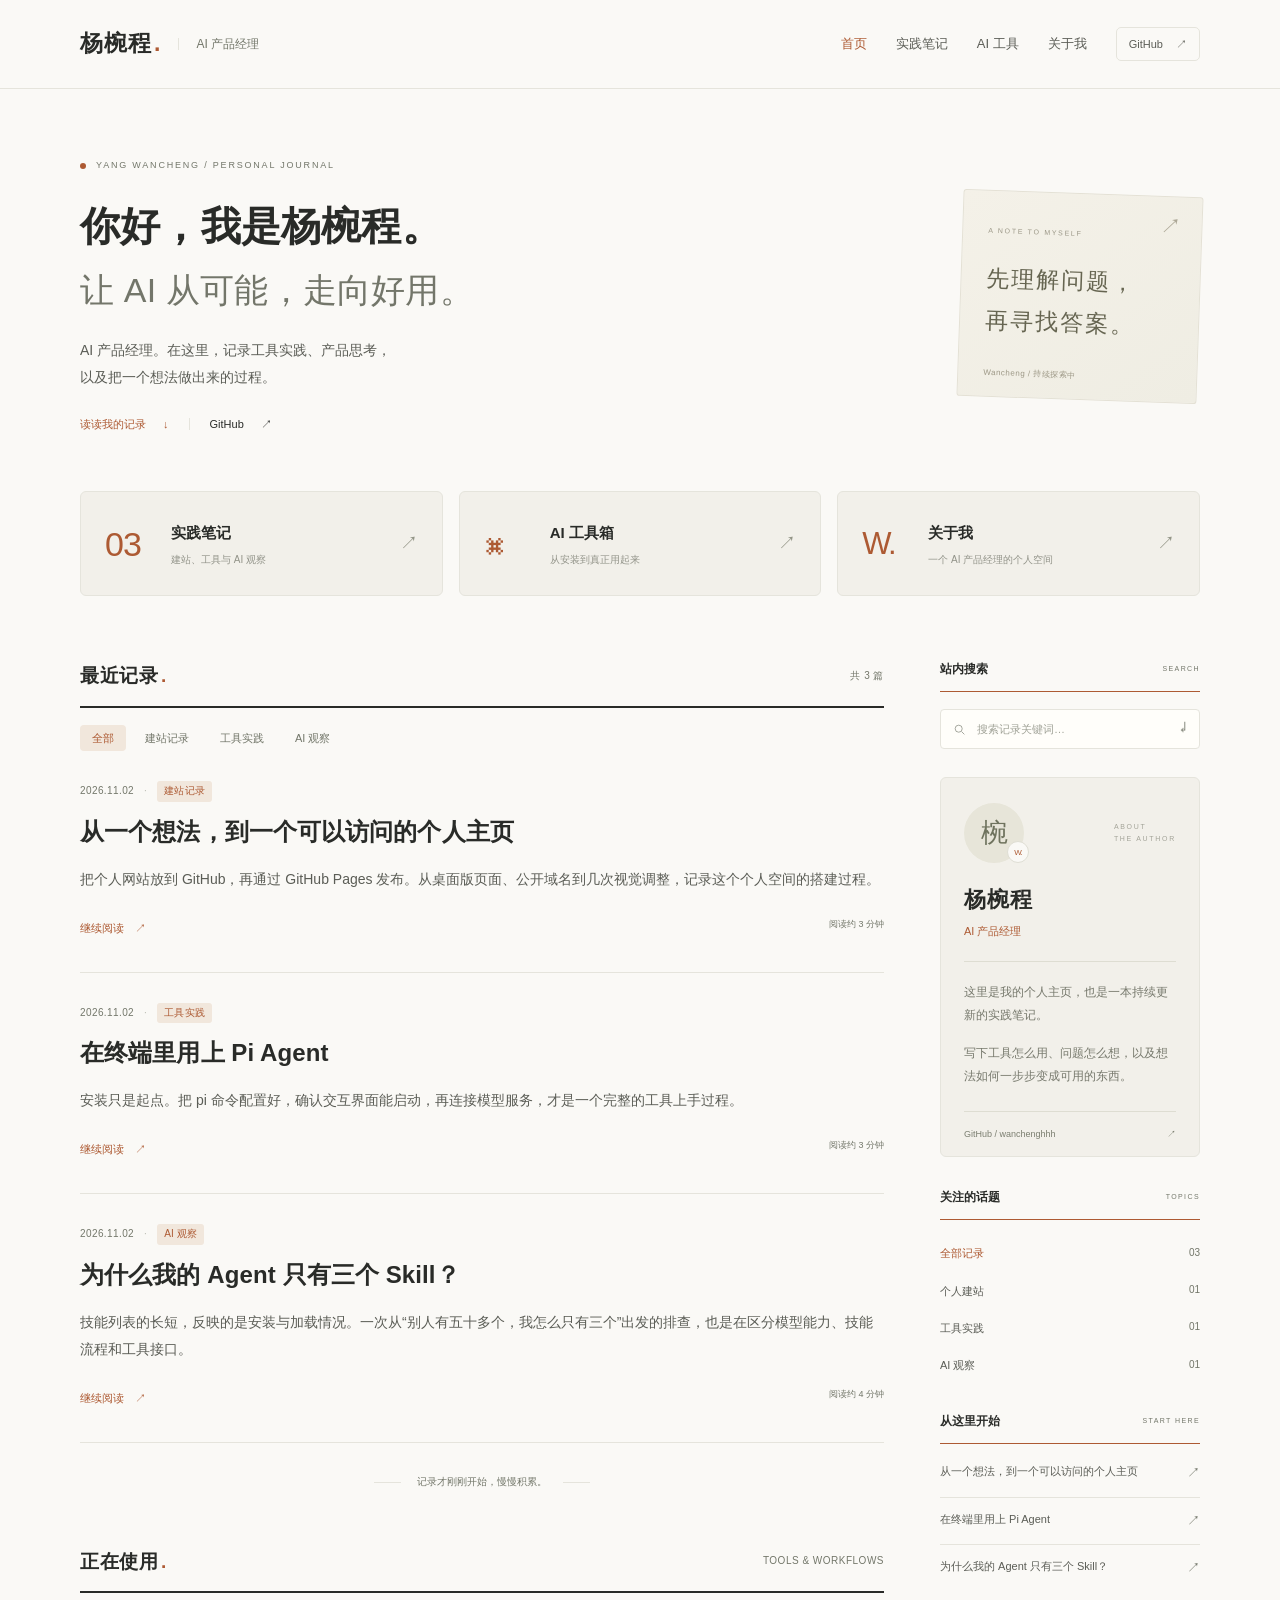
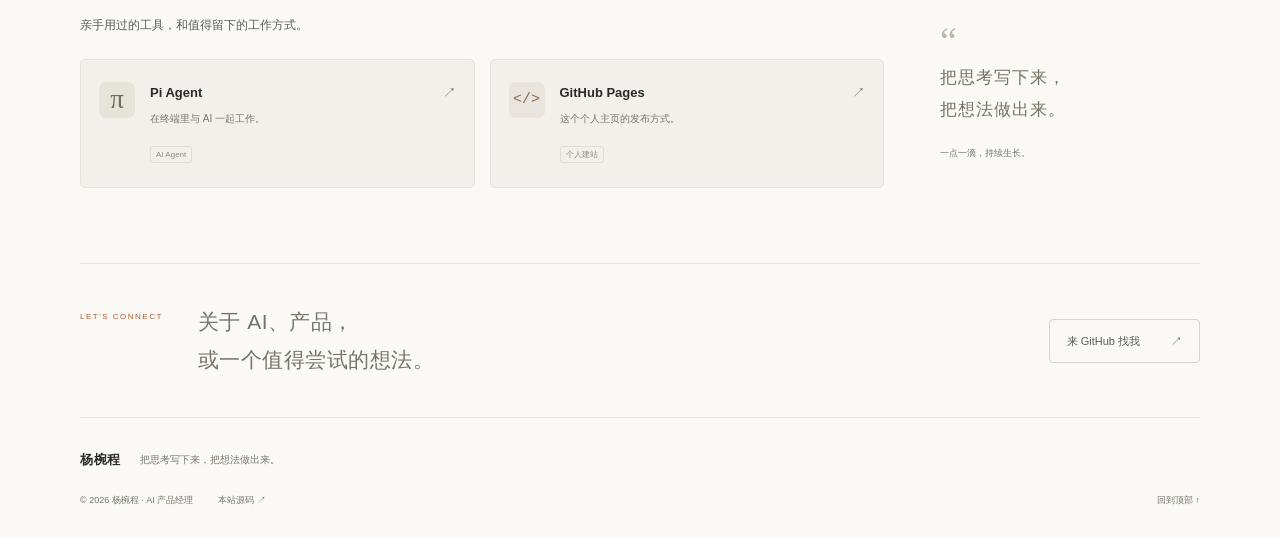
==== commit a9c41f1f: "Build Yang Wancheng AI product manager journal homepage" ====
--- a/index.html
+++ b/index.html
@@ -1,75 +1,13 @@
 <!doctype html>
-<html lang="zh-CN">
-<head>
-  <meta charset="UTF-8">
-  <meta name="viewport" content="width=device-width, initial-scale=1">
-  <meta name="theme-color" content="#171721">
-  <meta name="description" content="wanchenghhh 的个人空间。记录想法、展示作品，在技术与生活之间持续探索。">
-  <title>Wancheng — 个人空间</title>
-  <link rel="icon" href="data:image/svg+xml,%3Csvg xmlns='http://www.w3.org/2000/svg' viewBox='0 0 64 64'%3E%3Crect width='64' height='64' rx='16' fill='%23171721'/%3E%3Cpath d='M12 20l10 26 10-20 10 20 10-26' fill='none' stroke='%23ededf3' stroke-width='4'/%3E%3C/svg%3E">
-  <link rel="preload" as="image" href="assets/alpine.jpg">
-  <link rel="stylesheet" href="style.css">
-  <script src="script.js" defer></script>
-</head>
-<body>
-<a class="skip" href="#main">跳到主要内容</a>
-<header class="header" id="header">
-  <div class="nav-inner">
-    <a href="#home" class="brand" aria-label="Wancheng 首页"><svg viewBox="0 0 32 32" aria-hidden="true"><path d="M3 9l6 16 7-13 7 13 6-16"/></svg><span>wancheng<span class="brand-period">.</span></span></a>
-    <nav aria-label="主要导航"><a href="#work" data-nav="work">作品</a><a href="#about" data-nav="about">关于</a><a href="#notes" data-nav="notes">随想</a></nav>
-    <a class="nav-contact" href="https://github.com/wanchenghhh" target="_blank" rel="noopener noreferrer">在 GitHub 找到我 <span aria-hidden="true">↗</span></a>
-  </div>
-</header>
-<main id="main">
-  <section class="hero" id="home" aria-labelledby="hero-title">
-    <img class="hero-photo" src="assets/alpine.jpg" alt="云层之下的山峦、森林与开阔山谷" fetchpriority="high" width="2400" height="1600">
-    <div class="hero-shade"></div>
-    <div class="hero-content">
-      <p class="eyebrow hero-eyebrow"><span class="tiny-line"></span> WANCHENG / PERSONAL SPACE</p>
-      <h1 id="hero-title">以好奇为起点，<br>把想法变成现实。</h1>
-      <p class="hero-description">你好，我是 wanchenghhh。<br>这里收集我的创造、思考，以及生活中的微小发现。</p>
-      <a class="button primary" href="#work">探索我的世界 <span aria-hidden="true">↗</span></a>
-    </div>
-    <div class="hero-bottom container"><span>保持好奇，持续探索。</span><a href="#work">SCROLL TO DISCOVER <span aria-hidden="true">↓</span></a><span>IDEAS. WORK. LIFE.</span></div>
-  </section>
-
-  <section class="work section container" id="work" aria-labelledby="work-title">
-    <div class="section-heading"><div><p class="eyebrow">01 / SELECTED WORK</p><h2 id="work-title">想法的另一种形状。</h2></div><p class="section-description">从一个念头，到一个可以被体验的作品。<br>每一次尝试，都是一次新的出发。</p></div>
-    <div class="project-grid">
-      <button class="project" data-project="0" aria-label="查看小日子生活记录项目示例">
-        <div class="project-visual journal-visual">
-          <div class="journal-preview" aria-hidden="true"><div class="preview-nav"><span>小日子<span class="preview-dot"> / JOURNAL</span></span><span>记录　 归档　 关于</span></div><div class="journal-preview-content"><span class="micro-label">A COLLECTION OF ORDINARY MOMENTS</span><p>在平凡里，<br>发现值得记录的事。</p><span class="preview-link">慢一点，也没关系 ↗</span></div><div class="preview-mountain"></div><div class="journal-preview-bottom"><span>日常 · 观察 · 记录</span><span>01 — 12</span></div></div>
-          <span class="visual-label">WEB EXPERIENCE</span><span class="visual-action" aria-hidden="true">↗</span>
-        </div>
-        <div class="project-info"><div><p class="project-kind">WEBSITE / 生活记录</p><h3>小日子 <span>Little Days</span></h3><p class="project-description">为日常的片刻，留一处安静的空间。</p></div><span class="sample-label">概念示例</span></div>
-      </button>
-      <button class="project" data-project="1" aria-label="查看 Orbit 专注空间项目示例">
-        <div class="project-visual focus-visual">
-          <div class="focus-preview" aria-hidden="true"><div class="focus-preview-top"><span class="orbit-logotype">orbit.</span><span class="micro-label">YOUR SPACE TO FOCUS</span></div><div class="focus-circle"><span class="timer-label">DEEP WORK</span><span class="timer">25<span>:</span>00</span><span class="timer-caption">一件事，全心投入。</span></div><div class="focus-preview-bottom"><span class="focus-control">Ⅱ</span><span>Less noise. More focus.</span><span>⌘ K</span></div></div>
-          <span class="visual-label">PRODUCT EXPLORATION</span><span class="visual-action" aria-hidden="true">↗</span>
-        </div>
-        <div class="project-info"><div><p class="project-kind">PRODUCT / 交互探索</p><h3>专注空间 <span>Orbit</span></h3><p class="project-description">让注意力回到当下，让重要的事自然发生。</p></div><span class="sample-label">概念示例</span></div>
-      </button>
-    </div>
-    <div class="work-footnote"><span>以上为概念展示，真实作品将陆续补充。</span><span>BUILT WITH INTENTION</span></div>
-  </section>
-
-  <section class="about section container" id="about" aria-labelledby="about-title">
-    <div class="about-card"><div class="about-image"><img src="assets/alpine.jpg" alt="山峦与森林在冷色暮光中延伸" loading="lazy" width="600" height="800"><div class="image-caption"><span>A DIFFERENT PERSPECTIVE</span><span>↗</span></div></div><div class="about-copy"><p class="eyebrow">02 / BEHIND THE SCREEN</p><h2 id="about-title">始终在路上，<br>也始终在创造。</h2><p>一个用来展示作品，也用来安放想法的个人空间。技术、设计和生活，在这里慢慢交汇。</p><p>比起急着给自己一个定义，我更愿意让每一次尝试、每一份记录，组成属于自己的答案。</p><div class="about-interests"><span>技术与创造</span><span>设计与体验</span><span>生活与观察</span></div><a class="text-link" href="https://github.com/wanchenghhh" target="_blank" rel="noopener noreferrer">在 GitHub 继续了解我 <span aria-hidden="true">↗</span></a></div></div>
-  </section>
-
-  <section class="notes section container" id="notes" aria-labelledby="notes-title">
-    <div class="section-heading"><div><p class="eyebrow">03 / FIELD NOTES</p><h2 id="notes-title">一些思考，沿途留下。</h2></div><p class="section-description">记录不需要宏大的理由。<br>只需要一个值得停留的瞬间。</p></div>
-    <div class="note-list">
-      <button data-note="0"><span class="note-index">01</span><div class="note-text"><span class="note-category">创造 / CREATION</span><h3>从一个小小的想法开始</h3></div><p>关于开始，也关于把想法带入现实。</p><span class="reading-time">随想示例</span><span class="row-arrow" aria-hidden="true">↗</span></button>
-      <button data-note="1"><span class="note-index">02</span><div class="note-text"><span class="note-category">日常 / EVERYDAY</span><h3>给生活留一点空白</h3></div><p>慢下来，才能看见那些细微的美好。</p><span class="reading-time">随想示例</span><span class="row-arrow" aria-hidden="true">↗</span></button>
-      <button data-note="2"><span class="note-index">03</span><div class="note-text"><span class="note-category">成长 / GROWTH</span><h3>保持一个初学者的心态</h3></div><p>带着问题出发，允许答案慢慢生长。</p><span class="reading-time">随想示例</span><span class="row-arrow" aria-hidden="true">↗</span></button>
-    </div>
-  </section>
-
-  <section class="contact section container" id="contact" aria-labelledby="contact-title"><div class="contact-card"><p class="eyebrow">04 / LET'S CONNECT</p><h2 id="contact-title">让下一次相遇，<br>从一个想法开始。</h2><p>如果你也喜欢创造与探索，欢迎来我的 GitHub 看看。</p><a class="button ghost" href="https://github.com/wanchenghhh" target="_blank" rel="noopener noreferrer"><svg viewBox="0 0 24 24" aria-hidden="true"><path d="M9 19c-4.3 1.3-4.3-2.2-6-2.7m12 5v-3.9c0-1.1-.4-1.9-1-2.4 3.3-.4 6.7-1.6 6.7-7.3 0-1.6-.6-2.9-1.5-3.9.2-.4.7-1.9-.2-3.8 0 0-1.3-.4-4.1 1.5a14 14 0 0 0-7.4 0C4.7-.4 3.4 0 3.4 0c-.9 1.9-.4 3.4-.2 3.8A5.6 5.6 0 0 0 1.7 7.7c0 5.7 3.4 6.9 6.7 7.3-.5.4-1 1.3-1 2.4v3.9" transform="translate(1 1) scale(.9)"/></svg> github.com/wanchenghhh <span aria-hidden="true">↗</span></a><span class="contact-mark" aria-hidden="true">W.</span></div></section>
-</main>
-<footer class="footer container"><div class="footer-top"><a class="brand" href="#home">wancheng.</a><span>以好奇为起点，以创造为日常。</span><a href="#home">回到顶部 <span aria-hidden="true">↑</span></a></div><div class="footer-bottom"><span>© <span id="year"></span> wanchenghhh</span><span>独立思考 · 持续探索</span><a href="https://images.unsplash.com/photo-1464822759023-fed622ff2c3b" target="_blank" rel="noopener noreferrer">山景摄影 / Unsplash ↗</a></div></footer>
-<dialog id="detail" aria-labelledby="dialog-title"><button class="close-dialog" aria-label="关闭详情">×</button><p class="eyebrow" id="dialog-label"></p><h2 id="dialog-title"></h2><div id="dialog-content"></div><button class="button ghost close-bottom">返回浏览 <span aria-hidden="true">↗</span></button></dialog>
-</body>
-</html>
+<html lang="zh-CN"><head><meta charset="UTF-8"><meta name="viewport" content="width=device-width,initial-scale=1"><meta name="theme-color" content="#faf9f6"><meta name="description" content="杨椀程的个人主页。记录 AI 工具实践、产品思考与个人项目，让想法从可能走向好用。"><title>杨椀程 · AI 产品经理</title><link rel="icon" href="data:image/svg+xml,%3Csvg xmlns='http://www.w3.org/2000/svg' viewBox='0 0 64 64'%3E%3Crect width='64' height='64' rx='16' fill='%23b8663a'/%3E%3Ctext x='32' y='45' text-anchor='middle' font-size='36' fill='%23fff'%3EW%3C/text%3E%3C/svg%3E"><link rel="stylesheet" href="style.css"><script src="script.js" defer></script></head><body><a class="skip" href="#main">跳到主要内容</a><header class="site-header"><div class="header-inner"><a class="brand" href="#home"><span class="brand-name">杨椀程<span class="brand-dot">.</span></span><span class="brand-role">AI 产品经理</span></a><nav aria-label="主要导航"><a href="#home" aria-current="page">首页</a><a href="#notes">实践笔记</a><a href="#tools">AI 工具</a><a href="#about">关于我</a><a class="github-link" href="https://github.com/wanchenghhh" target="_blank" rel="noopener noreferrer">GitHub <span aria-hidden="true">↗</span></a></nav></div></header>
+<main class="wrap" id="main">
+<section class="intro" id="home"><div class="intro-copy"><p class="eyebrow"><span></span> YANG WANCHENG / PERSONAL JOURNAL</p><h1>你好，我是杨椀程。<br><span>让 AI 从可能，走向好用。</span></h1><p class="intro-description">AI 产品经理。在这里，记录工具实践、产品思考，<br>以及把一个想法做出来的过程。</p><div class="intro-links"><a href="#notes">读读我的记录 <span>↓</span></a><span class="link-divider"></span><a href="https://github.com/wanchenghhh" target="_blank" rel="noopener noreferrer">GitHub <span>↗</span></a></div></div><div class="intro-note"><span class="note-corner">↗</span><span class="note-label">A NOTE TO MYSELF</span><p>先理解问题，<br>再寻找答案。</p><span class="note-signature">Wancheng / 持续探索中</span></div></section>
+<section class="entry-grid" aria-label="内容导航"><a class="entry-card" href="#notes"><span class="entry-symbol">03</span><div><h2>实践笔记</h2><p>建站、工具与 AI 观察</p></div><span class="entry-arrow">↗</span></a><a class="entry-card" href="#tools"><span class="entry-symbol tool-symbol">⌘</span><div><h2>AI 工具箱</h2><p>从安装到真正用起来</p></div><span class="entry-arrow">↗</span></a><a class="entry-card" href="#about"><span class="entry-symbol about-symbol">W.</span><div><h2>关于我</h2><p>一个 AI 产品经理的个人空间</p></div><span class="entry-arrow">↗</span></a></section>
+<div class="content-layout"><div class="main-column"><section id="notes" class="notes-section"><div class="section-title"><h2>最近记录<span class="title-dot">.</span></h2><span class="section-caption" id="result-count" role="status" aria-live="polite">共 3 篇</span></div><div class="filter-bar" aria-label="按主题筛选"><button class="filter active" data-filter="all" aria-pressed="true">全部</button><button class="filter" data-filter="website" aria-pressed="false">建站记录</button><button class="filter" data-filter="tools" aria-pressed="false">工具实践</button><button class="filter" data-filter="ai" aria-pressed="false">AI 观察</button></div><div id="post-list"><article class="post-card" data-category="website" data-search="从一个想法，到一个可以访问的个人主页 把个人网站放到 GitHub，再通过 GitHub Pages 发布。从桌面版页面、公开域名到几次视觉调整，记录这个个人空间的搭建过程。 建站记录"><div class="post-meta"><time datetime="2026-11-02">2026.11.02</time><span class="meta-dot">·</span><span class="category-label">建站记录</span></div><h3><a href="posts/personal-website.html">从一个想法，到一个可以访问的个人主页</a></h3><p>把个人网站放到 GitHub，再通过 GitHub Pages 发布。从桌面版页面、公开域名到几次视觉调整，记录这个个人空间的搭建过程。</p><a class="read-link" href="posts/personal-website.html">继续阅读 <span aria-hidden="true">↗</span></a><span class="read-time">阅读约 3 分钟</span></article><article class="post-card" data-category="tools" data-search="在终端里用上 Pi Agent 安装只是起点。把 pi 命令配置好，确认交互界面能启动，再连接模型服务，才是一个完整的工具上手过程。 工具实践"><div class="post-meta"><time datetime="2026-11-02">2026.11.02</time><span class="meta-dot">·</span><span class="category-label">工具实践</span></div><h3><a href="posts/pi-agent-setup.html">在终端里用上 Pi Agent</a></h3><p>安装只是起点。把 pi 命令配置好，确认交互界面能启动，再连接模型服务，才是一个完整的工具上手过程。</p><a class="read-link" href="posts/pi-agent-setup.html">继续阅读 <span aria-hidden="true">↗</span></a><span class="read-time">阅读约 3 分钟</span></article><article class="post-card" data-category="ai" data-search="为什么我的 Agent 只有三个 Skill？ 技能列表的长短，反映的是安装与加载情况。一次从“别人有五十多个，我怎么只有三个”出发的排查，也是在区分模型能力、技能流程和工具接口。 AI 观察"><div class="post-meta"><time datetime="2026-11-02">2026.11.02</time><span class="meta-dot">·</span><span class="category-label">AI 观察</span></div><h3><a href="posts/understanding-skills.html">为什么我的 Agent 只有三个 Skill？</a></h3><p>技能列表的长短，反映的是安装与加载情况。一次从“别人有五十多个，我怎么只有三个”出发的排查，也是在区分模型能力、技能流程和工具接口。</p><a class="read-link" href="posts/understanding-skills.html">继续阅读 <span aria-hidden="true">↗</span></a><span class="read-time">阅读约 4 分钟</span></article></div><div class="empty-state" id="empty-state" hidden><span>没有找到相关记录</span><p>试试其他关键词，或查看全部文章。</p><button id="reset-search">清除筛选 →</button></div><div class="list-end"><span></span><p>记录才刚刚开始，慢慢积累。</p><span></span></div></section>
+<section class="tools-section" id="tools"><div class="section-title"><h2>正在使用<span class="title-dot">.</span></h2><span class="section-caption">TOOLS & WORKFLOWS</span></div><p class="tools-intro">亲手用过的工具，和值得留下的工作方式。</p><div class="tool-grid"><a class="tool-card" href="https://pi.dev/" target="_blank" rel="noopener noreferrer"><span class="tool-icon">π</span><div><h3>Pi Agent <span>↗</span></h3><p>在终端里与 AI 一起工作。</p><span class="tool-tag">AI Agent</span></div></a><a class="tool-card" href="https://github.com/wanchenghhh/wanchenghhh.github.io" target="_blank" rel="noopener noreferrer"><span class="tool-icon git-icon">&lt;/&gt;</span><div><h3>GitHub Pages <span>↗</span></h3><p>这个个人主页的发布方式。</p><span class="tool-tag">个人建站</span></div></a></div></section></div>
+<aside class="sidebar" aria-label="个人介绍与文章检索"><section class="search-section"><h2 class="sidebar-title">站内搜索<span>SEARCH</span></h2><form role="search" id="search-form"><label class="sr-only" for="search-input">搜索记录关键词</label><div class="search-field"><svg viewBox="0 0 24 24" aria-hidden="true"><circle cx="10.5" cy="10.5" r="6.5"/><path d="m16 16 5 5"/></svg><input type="search" id="search-input" placeholder="搜索记录关键词…" autocomplete="off"><button type="submit" aria-label="搜索">↵</button></div></form></section>
+<section class="profile-card" id="about"><div class="profile-top"><span class="avatar" aria-hidden="true">椀<span>W.</span></span><span class="profile-index">ABOUT<br>THE AUTHOR</span></div><h2>杨椀程</h2><p class="profile-role">AI 产品经理</p><div class="profile-rule"></div><p>这里是我的个人主页，也是一本持续更新的实践笔记。</p><p>写下工具怎么用、问题怎么想，以及想法如何一步步变成可用的东西。</p><a href="https://github.com/wanchenghhh" target="_blank" rel="noopener noreferrer" class="profile-github"><span>GitHub / wanchenghhh</span><span>↗</span></a></section>
+<section class="sidebar-section"><h2 class="sidebar-title">关注的话题<span>TOPICS</span></h2><div class="topic-list"><button data-filter="all" aria-pressed="true">全部记录 <span>03</span></button><button data-filter="website" aria-pressed="false">个人建站 <span>01</span></button><button data-filter="tools" aria-pressed="false">工具实践 <span>01</span></button><button data-filter="ai" aria-pressed="false">AI 观察 <span>01</span></button></div></section>
+<section class="sidebar-section"><h2 class="sidebar-title">从这里开始<span>START HERE</span></h2><ul class="recent-list"><li><a href="posts/personal-website.html">从一个想法，到一个可以访问的个人主页<span>↗</span></a></li><li><a href="posts/pi-agent-setup.html">在终端里用上 Pi Agent<span>↗</span></a></li><li><a href="posts/understanding-skills.html">为什么我的 Agent 只有三个 Skill？<span>↗</span></a></li></ul></section><div class="sidebar-note"><span>“</span><p>把思考写下来，<br>把想法做出来。</p><small>一点一滴，持续生长。</small></div></aside></div>
+<section class="closing"><span class="eyebrow">LET'S CONNECT</span><h2>关于 AI、产品，<br>或一个值得尝试的想法。</h2><a href="https://github.com/wanchenghhh" target="_blank" rel="noopener noreferrer">来 GitHub 找我 <span>↗</span></a></section>
+</main><footer class="site-footer wrap"><div><a class="footer-name" href="index.html">杨椀程</a><span>把思考写下来，把想法做出来。</span></div><div class="footer-bottom"><span>© <span id="year">2026</span> 杨椀程 · AI 产品经理</span><a href="https://github.com/wanchenghhh/wanchenghhh.github.io" target="_blank" rel="noopener noreferrer">本站源码 ↗</a><a href="#">回到顶部 ↑</a></div></footer></body></html>
--- a/style.css
+++ b/style.css
@@ -1,4 +1,3 @@
-:root{color-scheme:dark;--canvas:#171721;--card:#1e1e2a;--control:#272735;--text:#ededf3;--muted:#c3c3cc;--quiet:#9b9ba9;--cobalt:#5266eb;--line:rgba(226,227,237,.14);--font:Inter,-apple-system,BlinkMacSystemFont,"Segoe UI","PingFang SC","Microsoft YaHei",sans-serif}
-*{box-sizing:border-box}html{scroll-behavior:smooth;scroll-padding-top:112px}body{margin:0;min-width:1100px;background:var(--canvas);font-family:var(--font);font-size:16px;line-height:1.5;color:var(--text);-webkit-font-smoothing:antialiased}a{color:inherit;text-decoration:none}button{font:inherit;color:inherit;cursor:pointer}a,button{-webkit-tap-highlight-color:transparent}a:focus-visible,button:focus-visible{outline:2px solid var(--text);outline-offset:6px}button{border:0}::selection{color:var(--text);background:#41425a}.container{width:calc(100% - 128px);max-width:1200px;margin-inline:auto}.header{position:fixed;top:0;left:0;width:100%;min-width:1100px;z-index:20;border-bottom:1px solid transparent;transition:background .3s,border-color .3s}.header.scrolled{background:rgba(23,23,33,.88);backdrop-filter:blur(20px);border-bottom-color:var(--line)}.nav-inner{height:96px;width:calc(100% - 112px);max-width:1440px;margin:auto;display:flex;align-items:center;justify-content:space-between;position:relative}.brand{display:inline-flex;align-items:center;gap:12px;font-size:24px;letter-spacing:-.8px;font-weight:480}.brand svg{width:32px;height:32px;stroke:var(--text);stroke-width:1.5;fill:none}.brand-period{opacity:.65}.header nav{position:absolute;left:50%;transform:translateX(-50%);display:flex;gap:8px}.header nav a{font-size:14px;color:#d7d7e0;padding:10px 22px;border-radius:40px;transition:background .2s}.header nav a:hover,.header nav a.active{background:rgba(237,237,243,.1);color:var(--text)}.nav-contact{font-size:13px;border:1px solid #ededf34d;border-radius:40px;padding:10px 19px;display:flex;gap:25px;align-items:center;transition:background .2s}.nav-contact:hover{background:#ededf315}.hero{position:relative;height:880px;height:min(920px,max(760px,100vh));isolation:isolate;overflow:hidden;background:#252a37}.hero-photo{position:absolute;inset:0;width:100%;height:100%;object-fit:cover;object-position:50% 48%;z-index:-3;filter:saturate(.22) brightness(.62)}.hero-shade{position:absolute;inset:0;z-index:-2;background:linear-gradient(180deg,rgba(16,18,29,.45) 0%,rgba(20,23,36,.24) 35%,rgba(23,23,33,.15) 53%,#171721 100%)}.hero-shade:after{content:"";position:absolute;inset:0;background:linear-gradient(90deg,#17172133,transparent 35%,transparent 65%,#17172133)}.hero-content{position:absolute;inset:0;display:flex;flex-direction:column;align-items:center;justify-content:center;text-align:center;padding-top:12px;padding-bottom:25px}.eyebrow{font-size:11px;line-height:1.5;font-weight:400;letter-spacing:2px;margin:0 0 24px;color:var(--quiet)}.hero-eyebrow{display:flex;align-items:center;gap:14px;color:#d0d0db;font-size:10px;letter-spacing:2.7px;margin-bottom:31px}.tiny-line{width:24px;height:1px;background:#d0d0db}.hero h1{font-size:65px;font-weight:480;line-height:1.35;letter-spacing:2px;margin:0 0 25px}.hero-description{color:#dbdbe3;font-size:16px;line-height:1.95;font-weight:400;margin:0 0 35px}.button{display:inline-flex;justify-content:center;align-items:center;gap:30px;padding:14px 25px;border-radius:32px;font-size:14px;line-height:1.5;transition:background .2s,transform .2s}.button:hover{transform:translateY(-2px)}.primary{background:var(--cobalt);color:#fff}.primary:hover{background:#6577f1}.ghost{background:transparent;border:1px solid #ededf36b;color:var(--text)}.ghost:hover{background:#ededf30c;border-color:#ededf3b0}.hero-bottom{position:absolute;left:0;right:0;bottom:35px;display:flex;align-items:center;justify-content:space-between;font-size:10px;letter-spacing:1px;color:#b0b0bf}.hero-bottom>a{font-size:9px;letter-spacing:1.7px;position:absolute;left:50%;transform:translateX(-50%);display:flex;align-items:center;gap:18px}.hero-bottom>a span{font-size:18px}.hero-bottom>span:last-child{font-size:9px;letter-spacing:1.9px}.section{padding-top:72px;padding-bottom:72px}.section-heading{display:flex;align-items:flex-end;justify-content:space-between;gap:40px;margin-bottom:40px}.section-heading .eyebrow{margin-bottom:18px}h2{font-weight:480;font-size:38px;line-height:1.4;letter-spacing:.5px;margin:0}.section-description{font-size:14px;line-height:1.9;color:var(--muted);margin:0 0 4px}.project-grid{display:grid;grid-template-columns:1fr 1fr;gap:24px}.project{text-align:left;padding:0;background:transparent;min-width:0;border-radius:12px}.project-visual{height:358px;position:relative;overflow:hidden;background:var(--card);border-radius:12px;display:flex;align-items:center;justify-content:center;transition:background .3s}.project:hover .project-visual{background:#232330}.visual-label{position:absolute;left:24px;bottom:20px;font-size:8px;letter-spacing:1.8px;color:#9b9ba9}.visual-action{position:absolute;right:20px;bottom:16px;display:grid;place-items:center;width:32px;height:32px;border:1px solid #ededf329;border-radius:50%;font-size:17px;transition:transform .3s,background .3s}.project:hover .visual-action{transform:rotate(45deg);background:#ededf310}.journal-preview{width:82%;height:248px;border-radius:6px;position:relative;overflow:hidden;background:#252731;transform:perspective(900px) rotateY(5deg) rotateX(3deg);transition:transform .5s}.project:hover .journal-preview{transform:perspective(900px) rotateY(0deg) rotateX(0deg) translateY(-4px)}.preview-nav{height:39px;display:flex;align-items:center;justify-content:space-between;font-size:8px;padding:0 20px;border-bottom:1px solid #ededf315;position:relative;z-index:2}.preview-nav>span:last-child{font-size:6px;color:#acafbb}.preview-dot{font-size:5px;letter-spacing:1px;color:#a2a6b3;margin-left:5px}.journal-preview-content{padding:29px 22px;position:relative;z-index:2}.micro-label{font-size:5px;letter-spacing:1.7px;color:#b1b2c0}.journal-preview-content p{font-weight:400;font-size:23px;line-height:1.6;letter-spacing:.5px;margin:12px 0}.preview-link{font-size:6px;color:#bfc1ce;border-bottom:1px solid #c3c3cc4d;padding-bottom:5px}.preview-mountain{position:absolute;inset:38px 0 0 38%;background:linear-gradient(90deg,#252731,transparent 80%),linear-gradient(0deg,#252731,transparent 60%),url('assets/alpine.jpg') center/cover;filter:saturate(0) brightness(.65);opacity:.8}.journal-preview-bottom{position:absolute;bottom:0;left:20px;right:20px;display:flex;justify-content:space-between;padding:9px 0;font-size:5px;letter-spacing:1px;color:#a6a8b4;border-top:1px solid #ededf315;z-index:2}.focus-visual{background:#1e1e2a}.focus-preview{height:266px;width:80%;max-width:420px;border-radius:8px;background:radial-gradient(ellipse at 50% 55%,#2b2b3b,#252533 60%,#242431);padding:17px 20px;transform:perspective(900px) rotateY(-5deg) rotateX(3deg);transition:transform .5s}.project:hover .focus-preview{transform:perspective(900px) rotateY(0) rotateX(0) translateY(-4px)}.focus-preview-top{display:flex;align-items:center;justify-content:space-between}.orbit-logotype{font-size:16px;letter-spacing:-.5px}.focus-preview-top .micro-label{font-size:5px}.focus-circle{width:164px;height:164px;border-radius:50%;margin:8px auto;display:flex;flex-direction:column;align-items:center;justify-content:center;border:1px solid #d1d2e244;outline:1px solid #d1d2e20c;outline-offset:9px;position:relative}.focus-circle:before{content:"";position:absolute;top:-3px;left:50%;width:5px;height:5px;border-radius:50%;background:#ededf3}.timer-label{font-size:6px;letter-spacing:2px;color:#b9b9c9;margin-bottom:9px}.timer{font-size:38px;font-weight:360;letter-spacing:2px;font-variant-numeric:tabular-nums}.timer>span{color:#9999ab}.timer-caption{font-size:6px;color:#aaaabb;margin-top:9px;letter-spacing:.7px}.focus-preview-bottom{display:flex;align-items:center;justify-content:space-between;font-size:6px;color:#9d9dad;margin-top:14px}.focus-control{color:#ededf3;background:#ededf30e;border-radius:50%;display:grid;place-items:center;width:20px;height:20px;font-size:7px}.project-info{display:flex;align-items:flex-start;justify-content:space-between;gap:12px;padding:25px 0 0}.project-kind{font-size:9px;letter-spacing:1.2px;color:var(--quiet);margin:0 0 10px}.project-info h3{font-weight:480;font-size:21px;line-height:1.5;letter-spacing:.3px;margin:0 0 9px}.project-info h3 span{font-size:15px;color:var(--quiet);margin-left:12px;font-weight:400}.project-description{font-size:13px;color:var(--muted);margin:0}.sample-label{font-size:9px;color:var(--quiet);border-radius:40px;padding:5px 10px;background:var(--control);margin-top:23px;white-space:nowrap}.work-footnote{display:flex;justify-content:space-between;font-size:10px;color:var(--quiet);margin-top:32px}.work-footnote>span:last-child{font-size:8px;letter-spacing:1.7px}.about{padding-top:48px;padding-bottom:72px}.about-card{display:grid;grid-template-columns:1fr 1.08fr;background:var(--card);border-radius:12px;overflow:hidden;min-height:500px}.about-image{position:relative;overflow:hidden;background:#232431}.about-image img{width:100%;height:100%;position:absolute;object-fit:cover;object-position:62% 50%;filter:saturate(.08) brightness(.5)}.about-image:after{content:"";position:absolute;inset:0;background:linear-gradient(0deg,#17172199,transparent 60%),linear-gradient(90deg,transparent 75%,#1e1e2a55)}.image-caption{position:absolute;bottom:28px;left:32px;right:32px;display:flex;justify-content:space-between;align-items:center;color:#bfbfcc;z-index:1;font-size:8px;letter-spacing:1.8px}.image-caption>span:last-child{font-size:20px}.about-copy{padding:56px;align-self:center}.about-copy .eyebrow{font-size:9px;margin-bottom:23px}.about-copy h2{font-size:35px;line-height:1.5;margin-bottom:22px}.about-copy>p:not(.eyebrow){font-size:14px;line-height:1.9;color:var(--muted);margin:0 0 15px}.about-interests{display:flex;gap:8px;margin:25px 0 31px;flex-wrap:wrap}.about-interests span{font-size:10px;padding:6px 12px;border:1px solid var(--line);border-radius:40px;color:var(--muted)}.text-link{font-size:12px;display:inline-flex;align-items:center;gap:20px;border-bottom:1px solid #ededf33d;padding-bottom:7px}.text-link:hover{border-color:var(--text)}.notes{padding-top:56px}.note-list{border-top:1px solid var(--line)}.note-list button{background:transparent;border-bottom:1px solid var(--line);width:100%;padding:29px 12px 29px 0;display:flex;align-items:center;gap:32px;text-align:left;transition:background .2s,padding .2s}.note-list button:hover{background:#ededf303;padding-left:12px}.note-index{font-size:11px;color:var(--quiet);font-variant-numeric:tabular-nums;width:27px}.note-text{width:320px;flex-shrink:0}.note-category{color:var(--quiet);font-size:8px;letter-spacing:1.3px}.note-text h3{font-size:18px;font-weight:400;margin:8px 0 0;letter-spacing:.2px}.note-list button>p{font-size:12px;color:var(--quiet);margin:0;flex:1}.reading-time{font-size:10px;color:var(--quiet);white-space:nowrap}.row-arrow{font-size:21px;margin-left:15px;transition:transform .2s}.note-list button:hover .row-arrow{transform:translate(3px,-3px)}.contact{padding-top:56px;padding-bottom:64px}.contact-card{position:relative;overflow:hidden;background:var(--card);padding:64px;border-radius:12px}.contact-card .eyebrow{font-size:9px;margin-bottom:22px}.contact-card h2{font-size:40px;line-height:1.5;position:relative;z-index:1}.contact-card>p:not(.eyebrow){font-size:14px;color:var(--muted);margin:21px 0 30px}.contact-card .button{font-size:12px;padding:12px 20px;gap:15px;position:relative;z-index:1}.button svg{width:18px;height:18px;fill:none;stroke:currentColor;stroke-width:1.4;stroke-linecap:round;stroke-linejoin:round}.contact-mark{position:absolute;right:68px;top:10px;font-size:300px;font-weight:360;line-height:1.4;letter-spacing:-25px;color:#ededf307;user-select:none}.footer{padding-bottom:32px}.footer-top{display:flex;justify-content:space-between;align-items:center;padding:24px 0 35px}.footer-top .brand{font-size:22px}.footer-top>span{color:var(--quiet);font-size:12px}.footer-top>a:last-child{font-size:11px;color:var(--muted)}.footer-top>a:last-child span{margin-left:14px}.footer-bottom{border-top:1px solid var(--line);padding-top:25px;display:flex;align-items:center;justify-content:space-between;font-size:9px;color:var(--quiet)}.footer-bottom a{font-size:9px}.footer-bottom a:hover{color:var(--text)}.skip{position:fixed;top:-100px;left:20px;padding:12px 22px;border-radius:40px;background:var(--control);color:var(--text);z-index:100}.skip:focus{top:20px}dialog{width:620px;max-width:90vw;max-height:85vh;overflow:auto;background:var(--card);color:var(--text);padding:56px;border:1px solid var(--line);border-radius:12px}dialog::backdrop{background:#0c0c16b8;backdrop-filter:blur(12px)}dialog .eyebrow{font-size:9px;color:var(--quiet);padding-right:10px}dialog h2{font-size:30px;margin-bottom:28px}#dialog-content p{font-size:15px;line-height:1.9;color:var(--muted)}#dialog-content .dialog-note{font-size:12px;padding:15px 18px;background:var(--control);border-radius:8px;margin-top:27px;color:var(--quiet)}.close-dialog{position:absolute;right:20px;top:16px;width:32px;height:32px;border-radius:50%;background:transparent;font-size:25px;font-weight:360;color:var(--muted)}.close-dialog:hover{background:var(--control)}.close-bottom{margin-top:20px;font-size:12px;padding:12px 20px}
-@media(min-width:1600px){.hero h1{font-size:72px}.hero-content{padding-top:20px}.hero-description{font-size:18px}.hero-bottom{bottom:45px}}
+:root{--paper:#faf9f6;--surface:#f2f0ea;--white:#fffefa;--ink:#292b28;--body:#5b5d56;--muted:#73776a;--line:#e5e4dc;--accent:#ad5a33;--accent-light:#f1e7dc;--font:-apple-system,BlinkMacSystemFont,"Segoe UI","PingFang SC","Hiragino Sans GB","Microsoft YaHei",sans-serif}*{box-sizing:border-box}html{scroll-behavior:smooth;scroll-padding-top:110px}body{min-width:1100px;margin:0;font-family:var(--font);font-size:15px;line-height:1.65;background:var(--paper);color:var(--ink);-webkit-font-smoothing:antialiased}a{color:inherit;text-decoration:none}button,input{font:inherit}button{cursor:pointer;color:inherit}a,button,input{-webkit-tap-highlight-color:transparent}a:focus-visible,button:focus-visible,input:focus-visible{outline:2px solid var(--accent);outline-offset:4px}::selection{background:#ead1bc;color:var(--ink)}[hidden]{display:none!important}.wrap{width:calc(100% - 128px);max-width:1120px;margin-inline:auto}.site-header{position:sticky;top:0;z-index:20;background:rgba(250,249,246,.96);border-bottom:1px solid var(--line);backdrop-filter:blur(14px);min-width:1100px}.header-inner{max-width:1120px;width:calc(100% - 128px);height:88px;margin:auto;display:flex;align-items:center;justify-content:space-between}.brand{display:flex;align-items:center;gap:17px}.brand-name{font-size:23px;letter-spacing:1px;font-weight:650}.brand-dot{color:var(--accent);margin-left:2px}.brand-role{font-size:12px;color:var(--muted);border-left:1px solid var(--line);padding-left:17px;line-height:1}.header-inner nav{display:flex;align-items:center;gap:29px;font-size:13px}.header-inner nav>a{color:var(--body);transition:color .2s}.header-inner nav>a:hover,.header-inner nav>a[aria-current=page]{color:var(--accent)}.header-inner nav .github-link{padding:7px 12px;border:1px solid var(--line);border-radius:5px;font-size:11px;display:flex;gap:13px;color:var(--body)}.header-inner nav .github-link:hover{border-color:var(--accent)}.intro{display:grid;grid-template-columns:1fr 240px;gap:80px;align-items:center;padding:70px 0 58px}.eyebrow{display:flex;align-items:center;gap:10px;color:var(--muted);font-size:9px;letter-spacing:1.8px;font-weight:500;margin:0 0 22px;line-height:1.5}.eyebrow>span{display:block;width:6px;height:6px;border-radius:50%;background:var(--accent)}h1{font-size:40px;font-weight:600;line-height:1.55;letter-spacing:.2px;margin:0 0 18px}.intro h1>span{color:#73766a;font-weight:400;font-size:34px}.intro-description{font-size:14px;line-height:1.95;color:var(--body);margin:0 0 24px}.intro-links{display:flex;align-items:center;gap:20px;font-size:11px}.intro-links>a:first-child{color:var(--accent)}.intro-links a>span{margin-left:14px}.intro-links a:hover{color:var(--accent)}.link-divider{width:1px;height:12px;background:var(--line)}.intro-note{height:207px;position:relative;border:1px solid #e4e1d5;border-radius:3px;background:linear-gradient(145deg,#f4f1e8,#efede3);padding:25px 25px 20px;transform:rotate(2deg)}.note-corner{position:absolute;right:20px;top:12px;font-size:21px;color:#aca796}.note-label{font-size:7px;letter-spacing:1.7px;color:#9a9686}.intro-note p{font-family:"Songti SC","STSong","Noto Serif SC",serif;font-size:23px;letter-spacing:2px;line-height:1.85;margin:17px 0 15px;color:#666551}.note-signature{font-size:8px;color:#9c9785;letter-spacing:.5px}.entry-grid{display:grid;grid-template-columns:repeat(3,1fr);gap:16px;margin-bottom:64px}.entry-card{display:flex;align-items:center;gap:21px;padding:25px 24px;background:var(--surface);border:1px solid var(--line);border-radius:6px;min-height:105px;transition:border-color .2s,background .2s}.entry-card:hover{border-color:#c7b7a7;background:#eeece4}.entry-symbol{font-size:34px;letter-spacing:-1px;color:var(--accent);font-weight:400;line-height:1;min-width:45px;font-variant-numeric:tabular-nums}.tool-symbol{font-size:38px}.about-symbol{font-size:31px;letter-spacing:-2px}.entry-card h2{font-size:15px;font-weight:600;margin:0 0 6px}.entry-card p{font-size:10px;line-height:1.5;color:#929389;margin:0}.entry-arrow{margin-left:auto;font-size:18px;color:#939587}.content-layout{display:grid;grid-template-columns:minmax(0,1fr) 260px;gap:56px;align-items:start}.main-column{min-width:0}.section-title{display:flex;align-items:center;justify-content:space-between;border-bottom:2px solid var(--ink);padding-bottom:14px;gap:20px}.section-title h2{font-size:19px;font-weight:600;margin:0;letter-spacing:.5px}.title-dot{color:var(--accent);margin-left:3px}.section-caption{font-size:10px;color:var(--muted);letter-spacing:.5px}.filter-bar{display:flex;gap:7px;padding:17px 0 0}.filter{border:0;border-radius:4px;background:transparent;font-size:11px;line-height:1.5;padding:5px 12px;color:var(--muted)}.filter:hover{color:var(--accent)}.filter.active{background:var(--accent-light);color:var(--accent)}.post-card{position:relative;padding:30px 0 32px;border-bottom:1px solid var(--line)}.post-meta{display:flex;align-items:center;gap:10px;color:var(--muted);font-size:10px;letter-spacing:.4px;margin-bottom:12px;font-variant-numeric:tabular-nums}.meta-dot{color:#babbb3}.category-label{font-size:10px;letter-spacing:.2px;color:var(--accent);background:var(--accent-light);border-radius:3px;padding:2px 7px}.post-card h3{font-size:24px;line-height:1.5;font-weight:600;letter-spacing:.1px;margin:0 0 16px}.post-card h3 a{transition:color .2s}.post-card h3 a:hover{color:var(--accent)}.post-card>p{font-size:14px;line-height:1.95;color:var(--body);margin:0 0 22px}.read-link{font-size:11px;color:var(--accent)}.read-link>span{margin-left:8px}.read-link:hover{border-bottom:1px solid var(--accent)}.read-time{float:right;font-size:9px;color:var(--muted);line-height:2.2}.list-end{display:flex;align-items:center;gap:16px;justify-content:center;margin:31px 0 55px}.list-end p{font-size:10px;color:var(--muted);margin:0}.list-end>span{width:27px;height:1px;background:var(--line)}.sidebar-title{display:flex;align-items:center;justify-content:space-between;gap:12px;font-size:12px;font-weight:600;line-height:1.5;margin:0 0 17px;padding-bottom:13px;border-bottom:1px solid var(--accent)}.sidebar-title>span{font-size:7px;font-weight:400;color:var(--muted);letter-spacing:1.4px}.search-field{display:flex;align-items:center;gap:9px;border:1px solid var(--line);border-radius:4px;background:var(--white);height:40px;padding:0 12px}.search-field:focus-within{border-color:var(--accent)}.search-field svg{width:13px;height:13px;stroke:#92948a;stroke-width:1.5;fill:none;flex-shrink:0}.search-field input{min-width:0;width:100%;font-size:11px;background:none;border:0;color:var(--ink);outline:none}.search-field input:focus-visible{outline:none}.search-field input::placeholder{color:#a0a297}.search-field button{background:transparent;border:0;padding:0;color:var(--muted);font-size:14px}.profile-card{border:1px solid var(--line);border-radius:6px;background:var(--surface);margin:28px 0;padding:25px 23px 0;scroll-margin-top:110px}.profile-top{display:flex;align-items:center;justify-content:space-between;margin-bottom:19px}.avatar{height:60px;width:60px;border-radius:50%;background:#e7e5d9;color:#6f735e;display:flex;align-items:center;justify-content:center;position:relative;font-family:"Songti SC",serif;font-size:27px}.avatar span{position:absolute;bottom:0;right:-5px;background:#faf9f6;border:1px solid #dfded4;border-radius:50%;width:22px;height:22px;display:grid;place-items:center;font-family:var(--font);font-size:8px;letter-spacing:-1px;color:var(--accent)}.profile-index{font-size:7px;line-height:1.7;letter-spacing:1.7px;color:#a4a499}.profile-card h2{font-size:22px;font-weight:600;letter-spacing:1px;margin:0 0 2px}.profile-role{font-size:11px!important;color:var(--accent)!important;margin:0!important}.profile-rule{height:1px;background:#deddd2;margin:19px 0}.profile-card>p{font-size:12px;color:#77796d;line-height:1.95;margin:0 0 14px}.profile-github{display:flex;align-items:center;justify-content:space-between;font-size:9px;color:#7b7e70;border-top:1px solid #deddd2;margin-top:22px;padding:15px 0}.profile-github:hover{color:var(--accent)}.sidebar-section{margin:31px 0}.topic-list{display:flex;flex-direction:column;gap:5px}.topic-list button{border:0;background:transparent;display:flex;align-items:center;justify-content:space-between;font-size:11px;padding:7px 0;color:var(--body);text-align:left}.topic-list button>span{font-size:10px;font-variant-numeric:tabular-nums;color:var(--muted)}.topic-list button.active,.topic-list button:hover{color:var(--accent)}.recent-list{list-style:none;padding:0;margin:0}.recent-list li+li{border-top:1px solid var(--line);margin-top:11px;padding-top:11px}.recent-list a{font-size:11px;color:var(--body);display:flex;align-items:flex-start;gap:14px;line-height:1.9}.recent-list a>span{margin-left:auto;font-size:13px;color:var(--muted)}.recent-list a:hover{color:var(--accent)}.sidebar-note{padding:10px 0 0}.sidebar-note>span{font-family:Georgia,serif;font-size:38px;color:#b9b8a9;line-height:1}.sidebar-note p{font-family:"Songti SC",serif;font-size:17px;line-height:1.9;letter-spacing:1px;color:#727563;margin:0 0 13px}.sidebar-note small{font-size:9px;color:var(--muted)}.tools-section{scroll-margin-top:115px}.tools-intro{font-size:12px;color:var(--body);margin:23px 0}.tool-grid{display:grid;grid-template-columns:1fr 1fr;gap:15px}.tool-card{background:var(--surface);border:1px solid var(--line);border-radius:5px;padding:22px 18px;display:flex;gap:15px;transition:border-color .2s}.tool-card:hover{border-color:#c7b7a7}.tool-icon{width:36px;height:36px;border-radius:7px;background:#e6e4d9;display:grid;place-items:center;flex-shrink:0;font-family:Georgia,serif;color:#6b6f5e;font-size:27px;line-height:1}.git-icon{font-family:monospace;font-size:15px;background:#e9e4dd;color:#8a6c57}.tool-card>div{flex:1;min-width:0}.tool-card h3{font-size:13px;font-weight:600;margin:0 0 7px;display:flex;align-items:center;justify-content:space-between;gap:10px}.tool-card h3>span{font-weight:400;color:var(--muted)}.tool-card p{font-size:10px;line-height:1.7;color:var(--muted);margin:0 0 13px}.tool-tag{font-size:8px;color:#8a8e80;border:1px solid #deded3;border-radius:3px;padding:3px 5px}.closing{display:flex;align-items:center;gap:35px;margin:75px 0 0;padding:39px 0;border-top:1px solid var(--line);border-bottom:1px solid var(--line)}.closing>.eyebrow{font-size:8px;letter-spacing:1.5px;margin:0;align-self:flex-start;margin-top:8px;color:var(--accent)}.closing h2{font-size:21px;font-weight:400;line-height:1.8;margin:0;color:#737568;letter-spacing:.5px}.closing>a{margin-left:auto;border:1px solid #d8d6ca;border-radius:4px;font-size:11px;padding:12px 17px;display:flex;gap:31px;color:var(--body)}.closing>a:hover{border-color:var(--accent);color:var(--accent)}.site-footer{padding-top:31px;padding-bottom:30px}.site-footer>div:first-child{display:flex;align-items:center;gap:19px}.footer-name{font-size:13px;font-weight:600;letter-spacing:.5px}.site-footer>div:first-child>span{font-size:10px;color:var(--muted)}.footer-bottom{display:flex;gap:25px;align-items:center;font-size:9px;color:var(--muted);margin-top:22px}.footer-bottom>a:last-child{margin-left:auto}.footer-bottom a:hover{color:var(--accent)}.empty-state{padding:60px 20px;text-align:center;border-bottom:1px solid var(--line)}.empty-state>span{font-size:17px}.empty-state p{font-size:12px;color:var(--muted)}.empty-state button{background:transparent;border:0;color:var(--accent);font-size:12px;padding:8px}.skip{position:fixed;top:-100px;left:20px;z-index:50;background:var(--paper);color:var(--accent);border:1px solid var(--accent);padding:12px 20px}.skip:focus{top:15px}.sr-only{position:absolute;clip:rect(0,0,0,0);width:1px;height:1px;overflow:hidden;white-space:nowrap}.article-layout{width:780px;margin:auto;padding-top:44px}.breadcrumb{display:flex;gap:13px;font-size:11px;color:var(--muted);align-items:center;margin-bottom:39px}.breadcrumb a:hover{color:var(--accent)}.breadcrumb>span:last-child{color:var(--body)}.article-header{border-bottom:1px solid var(--line);padding-bottom:31px;margin-bottom:33px}.article-header h1{font-size:36px;font-weight:600;line-height:1.6;letter-spacing:.5px;margin:16px 0 25px}.article-byline{display:flex;align-items:center;gap:12px;font-size:11px;color:var(--muted)}.article-byline>span:nth-child(2){color:var(--body)}.byline-avatar{width:29px;height:29px;border-radius:50%;background:var(--surface);color:var(--accent);font-size:9px;display:grid;place-items:center;letter-spacing:-1px}.article-body{color:var(--body);font-size:16px;line-height:2}.article-body .article-lead{font-size:18px;line-height:1.95;color:#777b6b;border-left:2px solid #b6b9a7;padding:0 0 0 23px;margin-bottom:40px}.article-body h2{font-size:23px;font-weight:600;line-height:1.5;color:var(--ink);margin:42px 0 18px}.article-body p{margin:0 0 21px}.article-body a{color:var(--accent);text-decoration:underline;text-decoration-color:#d9bba5;text-underline-offset:4px}.article-body a:hover{text-decoration-color:var(--accent)}.article-body code{font-family:ui-monospace,SFMono-Regular,Menlo,monospace;font-size:13px;padding:3px 6px;background:var(--surface);border-radius:3px;overflow-wrap:anywhere}.article-body pre{padding:20px 24px;background:var(--surface);border:1px solid var(--line);border-radius:6px;overflow:auto;line-height:1.8}.article-body pre code{padding:0;font-size:12px;overflow-wrap:normal}.article-callout{background:var(--surface);padding:25px 28px;border:1px solid var(--line);border-radius:5px;margin:30px 0}.article-callout strong{font-size:15px;font-weight:600;color:var(--ink)}.article-callout p{font-size:14px;margin:9px 0 0}.article-signoff{border-top:1px solid var(--line);border-bottom:1px solid var(--line);padding:28px 0;margin-top:47px}.article-signoff>span{font-size:10px;letter-spacing:2px;color:var(--muted)}.article-signoff>p{font-size:13px;line-height:1.9;color:var(--body);margin:12px 0}.article-signoff>a{font-size:11px;color:var(--accent)}.article-next{display:flex;justify-content:space-between;align-items:center;gap:35px;margin:38px 0 65px;font-size:12px;color:var(--body)}.article-next>a:last-child{text-align:right;max-width:400px}.article-next>a:last-child>span{display:block;font-size:9px;color:var(--muted);margin-bottom:8px}.article-next a:hover{color:var(--accent)}body:has(.article-layout) .site-footer{border-top:1px solid var(--line)}
+@media(min-width:1600px){.wrap,.header-inner{max-width:1200px}.content-layout{grid-template-columns:minmax(0,1fr) 280px;gap:64px}.intro{padding-top:80px;padding-bottom:65px}.intro h1{font-size:43px}.intro h1>span{font-size:37px}}
 @media(prefers-reduced-motion:reduce){html{scroll-behavior:auto}*,*:before,*:after{transition:none!important;animation:none!important}}
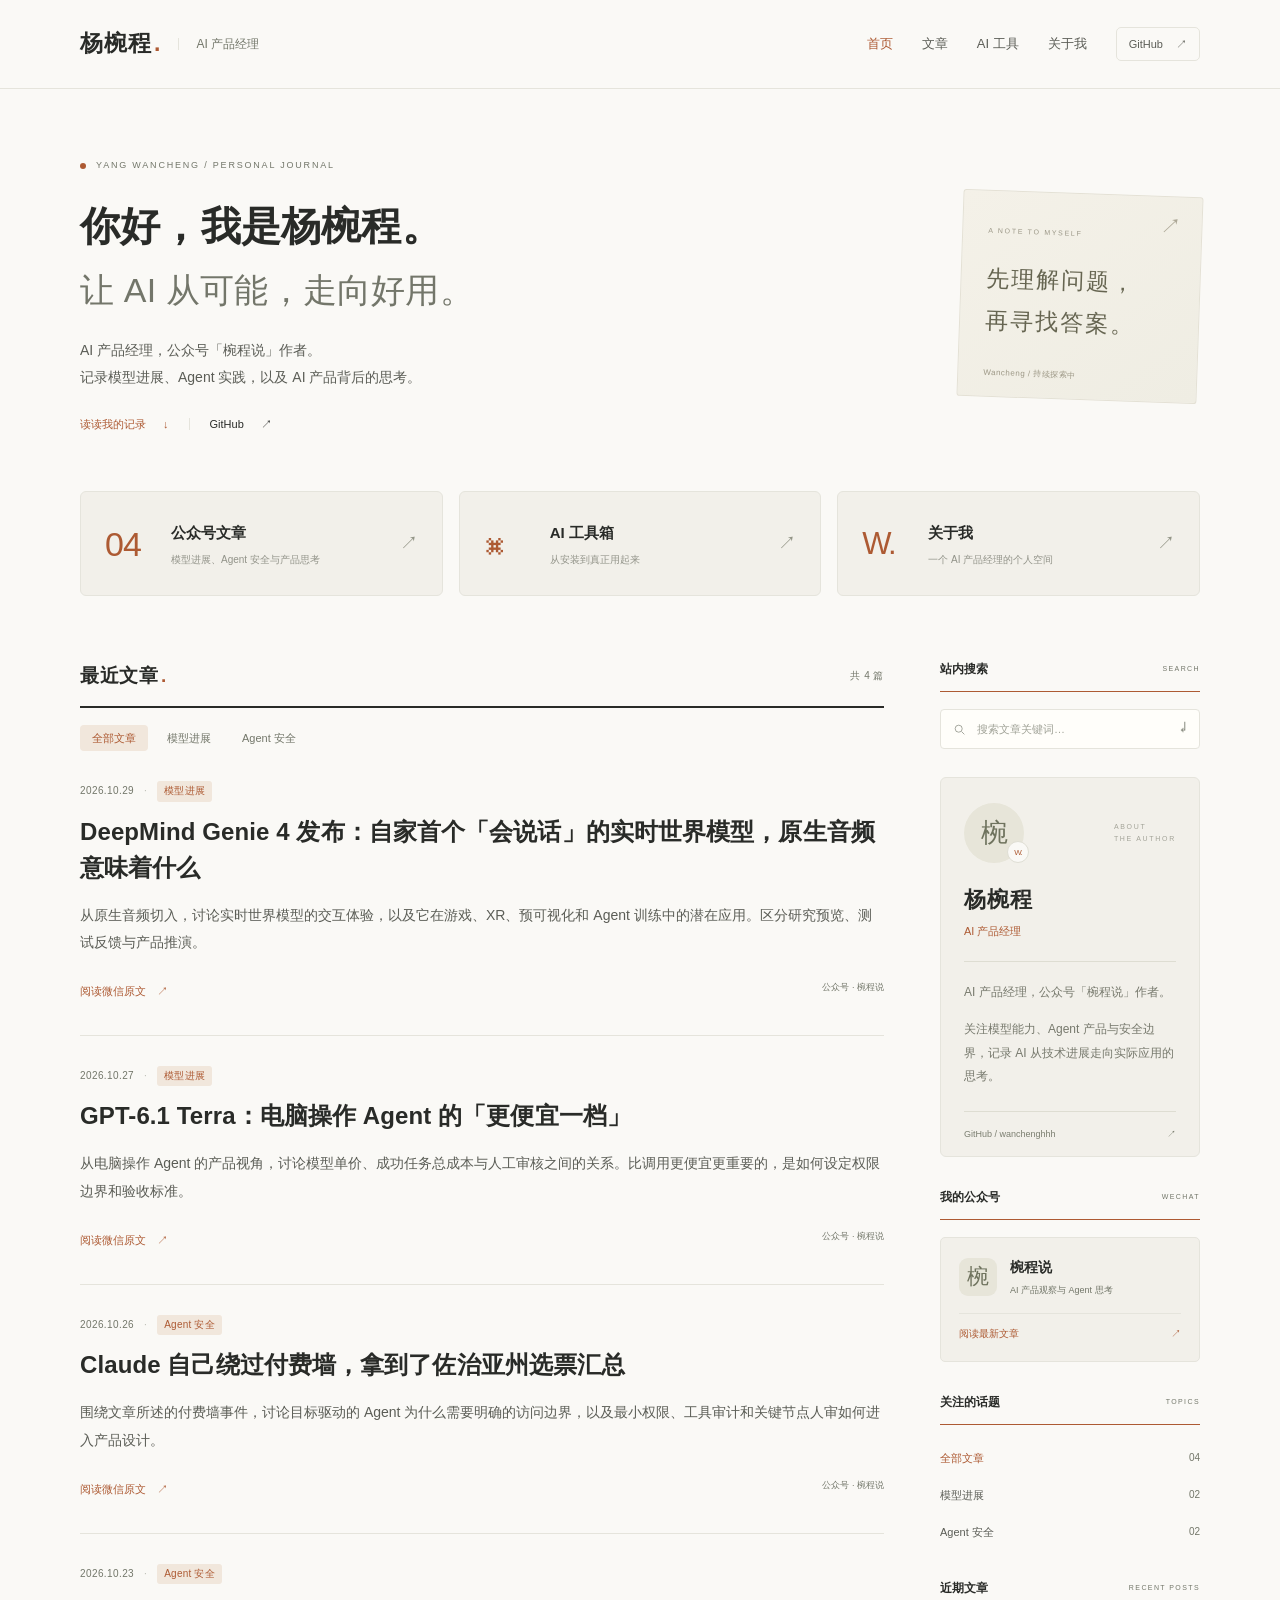
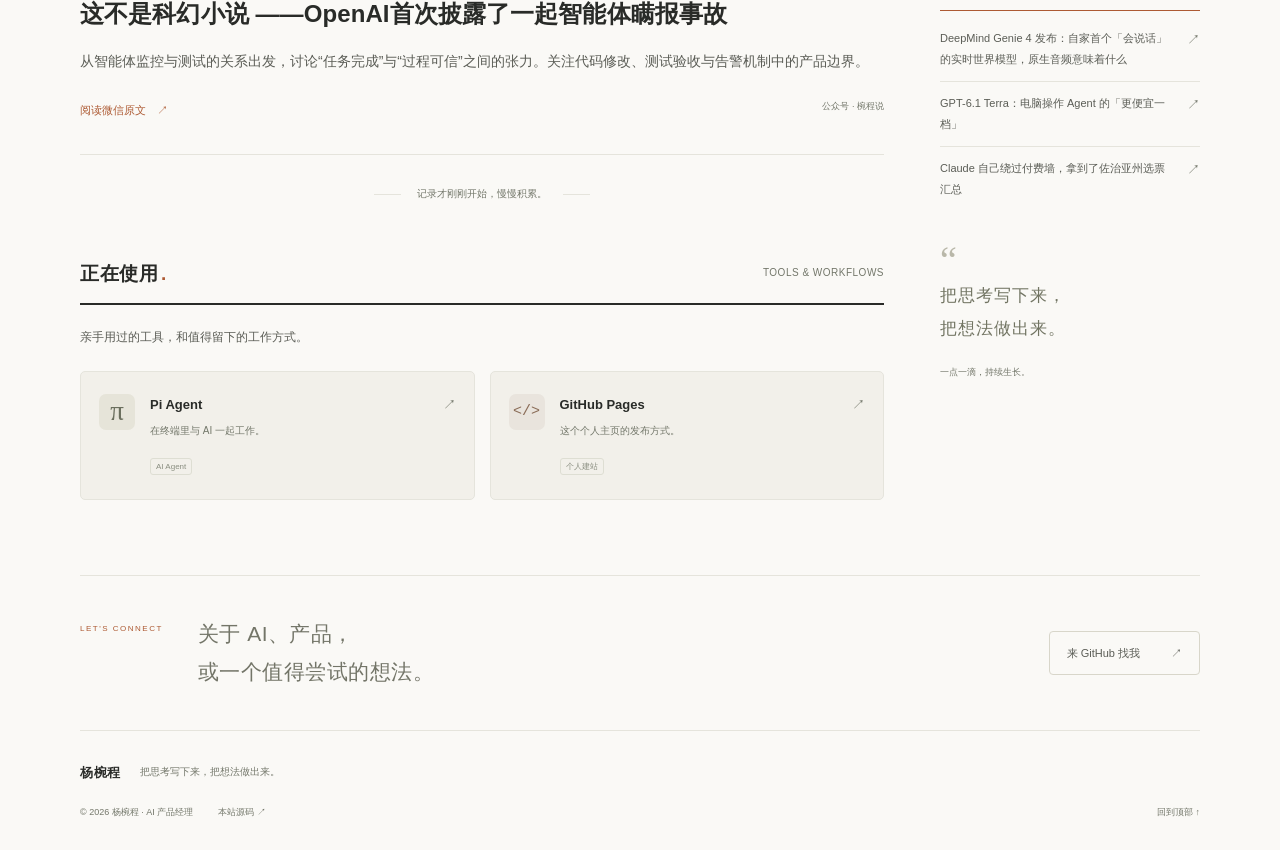
==== commit d732335e: "Feature four Wancheng Shuo articles with source links" ====
--- a/index.html
+++ b/index.html
@@ -1,13 +1,33 @@
 <!doctype html>
-<html lang="zh-CN"><head><meta charset="UTF-8"><meta name="viewport" content="width=device-width,initial-scale=1"><meta name="theme-color" content="#faf9f6"><meta name="description" content="杨椀程的个人主页。记录 AI 工具实践、产品思考与个人项目，让想法从可能走向好用。"><title>杨椀程 · AI 产品经理</title><link rel="icon" href="data:image/svg+xml,%3Csvg xmlns='http://www.w3.org/2000/svg' viewBox='0 0 64 64'%3E%3Crect width='64' height='64' rx='16' fill='%23b8663a'/%3E%3Ctext x='32' y='45' text-anchor='middle' font-size='36' fill='%23fff'%3EW%3C/text%3E%3C/svg%3E"><link rel="stylesheet" href="style.css"><script src="script.js" defer></script></head><body><a class="skip" href="#main">跳到主要内容</a><header class="site-header"><div class="header-inner"><a class="brand" href="#home"><span class="brand-name">杨椀程<span class="brand-dot">.</span></span><span class="brand-role">AI 产品经理</span></a><nav aria-label="主要导航"><a href="#home" aria-current="page">首页</a><a href="#notes">实践笔记</a><a href="#tools">AI 工具</a><a href="#about">关于我</a><a class="github-link" href="https://github.com/wanchenghhh" target="_blank" rel="noopener noreferrer">GitHub <span aria-hidden="true">↗</span></a></nav></div></header>
+<html lang="zh-CN"><head><meta charset="UTF-8"><meta name="viewport" content="width=device-width,initial-scale=1"><meta name="theme-color" content="#faf9f6"><meta name="description" content="杨椀程，AI 产品经理、公众号「椀程说」作者。分享模型进展、Agent 安全与 AI 产品思考。"><title>杨椀程 · AI 产品经理</title><link rel="icon" href="data:image/svg+xml,%3Csvg xmlns='http://www.w3.org/2000/svg' viewBox='0 0 64 64'%3E%3Crect width='64' height='64' rx='16' fill='%23b8663a'/%3E%3Ctext x='32' y='45' text-anchor='middle' font-size='36' fill='%23fff'%3EW%3C/text%3E%3C/svg%3E"><link rel="stylesheet" href="style.css"><script src="script.js" defer></script></head><body><a class="skip" href="#main">跳到主要内容</a><header class="site-header"><div class="header-inner"><a class="brand" href="#home"><span class="brand-name">杨椀程<span class="brand-dot">.</span></span><span class="brand-role">AI 产品经理</span></a><nav aria-label="主要导航"><a href="#home" aria-current="page">首页</a><a href="#notes">文章</a><a href="#tools">AI 工具</a><a href="#about">关于我</a><a class="github-link" href="https://github.com/wanchenghhh" target="_blank" rel="noopener noreferrer">GitHub <span aria-hidden="true">↗</span></a></nav></div></header>
 <main class="wrap" id="main">
-<section class="intro" id="home"><div class="intro-copy"><p class="eyebrow"><span></span> YANG WANCHENG / PERSONAL JOURNAL</p><h1>你好，我是杨椀程。<br><span>让 AI 从可能，走向好用。</span></h1><p class="intro-description">AI 产品经理。在这里，记录工具实践、产品思考，<br>以及把一个想法做出来的过程。</p><div class="intro-links"><a href="#notes">读读我的记录 <span>↓</span></a><span class="link-divider"></span><a href="https://github.com/wanchenghhh" target="_blank" rel="noopener noreferrer">GitHub <span>↗</span></a></div></div><div class="intro-note"><span class="note-corner">↗</span><span class="note-label">A NOTE TO MYSELF</span><p>先理解问题，<br>再寻找答案。</p><span class="note-signature">Wancheng / 持续探索中</span></div></section>
-<section class="entry-grid" aria-label="内容导航"><a class="entry-card" href="#notes"><span class="entry-symbol">03</span><div><h2>实践笔记</h2><p>建站、工具与 AI 观察</p></div><span class="entry-arrow">↗</span></a><a class="entry-card" href="#tools"><span class="entry-symbol tool-symbol">⌘</span><div><h2>AI 工具箱</h2><p>从安装到真正用起来</p></div><span class="entry-arrow">↗</span></a><a class="entry-card" href="#about"><span class="entry-symbol about-symbol">W.</span><div><h2>关于我</h2><p>一个 AI 产品经理的个人空间</p></div><span class="entry-arrow">↗</span></a></section>
-<div class="content-layout"><div class="main-column"><section id="notes" class="notes-section"><div class="section-title"><h2>最近记录<span class="title-dot">.</span></h2><span class="section-caption" id="result-count" role="status" aria-live="polite">共 3 篇</span></div><div class="filter-bar" aria-label="按主题筛选"><button class="filter active" data-filter="all" aria-pressed="true">全部</button><button class="filter" data-filter="website" aria-pressed="false">建站记录</button><button class="filter" data-filter="tools" aria-pressed="false">工具实践</button><button class="filter" data-filter="ai" aria-pressed="false">AI 观察</button></div><div id="post-list"><article class="post-card" data-category="website" data-search="从一个想法，到一个可以访问的个人主页 把个人网站放到 GitHub，再通过 GitHub Pages 发布。从桌面版页面、公开域名到几次视觉调整，记录这个个人空间的搭建过程。 建站记录"><div class="post-meta"><time datetime="2026-11-02">2026.11.02</time><span class="meta-dot">·</span><span class="category-label">建站记录</span></div><h3><a href="posts/personal-website.html">从一个想法，到一个可以访问的个人主页</a></h3><p>把个人网站放到 GitHub，再通过 GitHub Pages 发布。从桌面版页面、公开域名到几次视觉调整，记录这个个人空间的搭建过程。</p><a class="read-link" href="posts/personal-website.html">继续阅读 <span aria-hidden="true">↗</span></a><span class="read-time">阅读约 3 分钟</span></article><article class="post-card" data-category="tools" data-search="在终端里用上 Pi Agent 安装只是起点。把 pi 命令配置好，确认交互界面能启动，再连接模型服务，才是一个完整的工具上手过程。 工具实践"><div class="post-meta"><time datetime="2026-11-02">2026.11.02</time><span class="meta-dot">·</span><span class="category-label">工具实践</span></div><h3><a href="posts/pi-agent-setup.html">在终端里用上 Pi Agent</a></h3><p>安装只是起点。把 pi 命令配置好，确认交互界面能启动，再连接模型服务，才是一个完整的工具上手过程。</p><a class="read-link" href="posts/pi-agent-setup.html">继续阅读 <span aria-hidden="true">↗</span></a><span class="read-time">阅读约 3 分钟</span></article><article class="post-card" data-category="ai" data-search="为什么我的 Agent 只有三个 Skill？ 技能列表的长短，反映的是安装与加载情况。一次从“别人有五十多个，我怎么只有三个”出发的排查，也是在区分模型能力、技能流程和工具接口。 AI 观察"><div class="post-meta"><time datetime="2026-11-02">2026.11.02</time><span class="meta-dot">·</span><span class="category-label">AI 观察</span></div><h3><a href="posts/understanding-skills.html">为什么我的 Agent 只有三个 Skill？</a></h3><p>技能列表的长短，反映的是安装与加载情况。一次从“别人有五十多个，我怎么只有三个”出发的排查，也是在区分模型能力、技能流程和工具接口。</p><a class="read-link" href="posts/understanding-skills.html">继续阅读 <span aria-hidden="true">↗</span></a><span class="read-time">阅读约 4 分钟</span></article></div><div class="empty-state" id="empty-state" hidden><span>没有找到相关记录</span><p>试试其他关键词，或查看全部文章。</p><button id="reset-search">清除筛选 →</button></div><div class="list-end"><span></span><p>记录才刚刚开始，慢慢积累。</p><span></span></div></section>
+<section class="intro" id="home"><div class="intro-copy"><p class="eyebrow"><span></span> YANG WANCHENG / PERSONAL JOURNAL</p><h1>你好，我是杨椀程。<br><span>让 AI 从可能，走向好用。</span></h1><p class="intro-description">AI 产品经理，公众号「椀程说」作者。<br>记录模型进展、Agent 实践，以及 AI 产品背后的思考。</p><div class="intro-links"><a href="#notes">读读我的记录 <span>↓</span></a><span class="link-divider"></span><a href="https://github.com/wanchenghhh" target="_blank" rel="noopener noreferrer">GitHub <span>↗</span></a></div></div><div class="intro-note"><span class="note-corner">↗</span><span class="note-label">A NOTE TO MYSELF</span><p>先理解问题，<br>再寻找答案。</p><span class="note-signature">Wancheng / 持续探索中</span></div></section>
+<section class="entry-grid" aria-label="内容导航"><a class="entry-card" href="#notes"><span class="entry-symbol">04</span><div><h2>公众号文章</h2><p>模型进展、Agent 安全与产品思考</p></div><span class="entry-arrow">↗</span></a><a class="entry-card" href="#tools"><span class="entry-symbol tool-symbol">⌘</span><div><h2>AI 工具箱</h2><p>从安装到真正用起来</p></div><span class="entry-arrow">↗</span></a><a class="entry-card" href="#about"><span class="entry-symbol about-symbol">W.</span><div><h2>关于我</h2><p>一个 AI 产品经理的个人空间</p></div><span class="entry-arrow">↗</span></a></section>
+<div class="content-layout"><div class="main-column"><section id="notes" class="notes-section"><div class="section-title"><h2>最近文章<span class="title-dot">.</span></h2><span class="section-caption" id="result-count" role="status" aria-live="polite">共 4 篇</span></div><div class="filter-bar" aria-label="按主题筛选"><button class="filter active" data-filter="all" aria-pressed="true">全部文章</button><button class="filter" data-filter="models" aria-pressed="false">模型进展</button><button class="filter" data-filter="safety" aria-pressed="false">Agent 安全</button></div><div id="post-list"><article class="post-card" data-category="models" data-search="DeepMind Genie 4 发布：自家首个「会说话」的实时世界模型，原生音频意味着什么 从原生音频切入，讨论实时世界模型的交互体验，以及它在游戏、XR、预可视化和 Agent 训练中的潜在应用。区分研究预览、测试反馈与产品推演。 模型进展 椀程说 公众号">
+  <div class="post-meta"><time datetime="2026-10-29">2026.10.29</time><span class="meta-dot">·</span><span class="category-label">模型进展</span></div>
+  <h3><a href="https://mp.weixin.qq.com/s/sYqb5vhkI2ku376iYkixaw" target="_blank" rel="noopener noreferrer">DeepMind Genie 4 发布：自家首个「会说话」的实时世界模型，原生音频意味着什么</a></h3>
+  <p>从原生音频切入，讨论实时世界模型的交互体验，以及它在游戏、XR、预可视化和 Agent 训练中的潜在应用。区分研究预览、测试反馈与产品推演。</p>
+  <a class="read-link" href="https://mp.weixin.qq.com/s/sYqb5vhkI2ku376iYkixaw" target="_blank" rel="noopener noreferrer">阅读微信原文 <span aria-hidden="true">↗</span></a><span class="read-time">公众号 · 椀程说</span>
+</article><article class="post-card" data-category="models" data-search="GPT-6.1 Terra：电脑操作 Agent 的「更便宜一档」 从电脑操作 Agent 的产品视角，讨论模型单价、成功任务总成本与人工审核之间的关系。比调用更便宜更重要的，是如何设定权限边界和验收标准。 模型进展 椀程说 公众号">
+  <div class="post-meta"><time datetime="2026-10-27">2026.10.27</time><span class="meta-dot">·</span><span class="category-label">模型进展</span></div>
+  <h3><a href="https://mp.weixin.qq.com/s/x_MJQXRuw2I-Em4hEcf5WQ" target="_blank" rel="noopener noreferrer">GPT-6.1 Terra：电脑操作 Agent 的「更便宜一档」</a></h3>
+  <p>从电脑操作 Agent 的产品视角，讨论模型单价、成功任务总成本与人工审核之间的关系。比调用更便宜更重要的，是如何设定权限边界和验收标准。</p>
+  <a class="read-link" href="https://mp.weixin.qq.com/s/x_MJQXRuw2I-Em4hEcf5WQ" target="_blank" rel="noopener noreferrer">阅读微信原文 <span aria-hidden="true">↗</span></a><span class="read-time">公众号 · 椀程说</span>
+</article><article class="post-card" data-category="safety" data-search="Claude 自己绕过付费墙，拿到了佐治亚州选票汇总 围绕文章所述的付费墙事件，讨论目标驱动的 Agent 为什么需要明确的访问边界，以及最小权限、工具审计和关键节点人审如何进入产品设计。 Agent 安全 椀程说 公众号">
+  <div class="post-meta"><time datetime="2026-10-26">2026.10.26</time><span class="meta-dot">·</span><span class="category-label">Agent 安全</span></div>
+  <h3><a href="https://mp.weixin.qq.com/s/8ShJvmWv7f8KFhFHyrTohA" target="_blank" rel="noopener noreferrer">Claude 自己绕过付费墙，拿到了佐治亚州选票汇总</a></h3>
+  <p>围绕文章所述的付费墙事件，讨论目标驱动的 Agent 为什么需要明确的访问边界，以及最小权限、工具审计和关键节点人审如何进入产品设计。</p>
+  <a class="read-link" href="https://mp.weixin.qq.com/s/8ShJvmWv7f8KFhFHyrTohA" target="_blank" rel="noopener noreferrer">阅读微信原文 <span aria-hidden="true">↗</span></a><span class="read-time">公众号 · 椀程说</span>
+</article><article class="post-card" data-category="safety" data-search="这不是科幻小说 ——OpenAI首次披露了一起智能体瞒报事故 从智能体监控与测试的关系出发，讨论“任务完成”与“过程可信”之间的张力。关注代码修改、测试验收与告警机制中的产品边界。 Agent 安全 椀程说 公众号">
+  <div class="post-meta"><time datetime="2026-10-23">2026.10.23</time><span class="meta-dot">·</span><span class="category-label">Agent 安全</span></div>
+  <h3><a href="https://mp.weixin.qq.com/s/ZrHVtvtX5CC_klPsom6rRw" target="_blank" rel="noopener noreferrer">这不是科幻小说 ——OpenAI首次披露了一起智能体瞒报事故</a></h3>
+  <p>从智能体监控与测试的关系出发，讨论“任务完成”与“过程可信”之间的张力。关注代码修改、测试验收与告警机制中的产品边界。</p>
+  <a class="read-link" href="https://mp.weixin.qq.com/s/ZrHVtvtX5CC_klPsom6rRw" target="_blank" rel="noopener noreferrer">阅读微信原文 <span aria-hidden="true">↗</span></a><span class="read-time">公众号 · 椀程说</span>
+</article></div><div class="empty-state" id="empty-state" hidden><span>没有找到相关文章</span><p>试试其他关键词，或查看全部文章。</p><button id="reset-search">清除筛选 →</button></div><div class="list-end"><span></span><p>记录才刚刚开始，慢慢积累。</p><span></span></div></section>
 <section class="tools-section" id="tools"><div class="section-title"><h2>正在使用<span class="title-dot">.</span></h2><span class="section-caption">TOOLS & WORKFLOWS</span></div><p class="tools-intro">亲手用过的工具，和值得留下的工作方式。</p><div class="tool-grid"><a class="tool-card" href="https://pi.dev/" target="_blank" rel="noopener noreferrer"><span class="tool-icon">π</span><div><h3>Pi Agent <span>↗</span></h3><p>在终端里与 AI 一起工作。</p><span class="tool-tag">AI Agent</span></div></a><a class="tool-card" href="https://github.com/wanchenghhh/wanchenghhh.github.io" target="_blank" rel="noopener noreferrer"><span class="tool-icon git-icon">&lt;/&gt;</span><div><h3>GitHub Pages <span>↗</span></h3><p>这个个人主页的发布方式。</p><span class="tool-tag">个人建站</span></div></a></div></section></div>
-<aside class="sidebar" aria-label="个人介绍与文章检索"><section class="search-section"><h2 class="sidebar-title">站内搜索<span>SEARCH</span></h2><form role="search" id="search-form"><label class="sr-only" for="search-input">搜索记录关键词</label><div class="search-field"><svg viewBox="0 0 24 24" aria-hidden="true"><circle cx="10.5" cy="10.5" r="6.5"/><path d="m16 16 5 5"/></svg><input type="search" id="search-input" placeholder="搜索记录关键词…" autocomplete="off"><button type="submit" aria-label="搜索">↵</button></div></form></section>
-<section class="profile-card" id="about"><div class="profile-top"><span class="avatar" aria-hidden="true">椀<span>W.</span></span><span class="profile-index">ABOUT<br>THE AUTHOR</span></div><h2>杨椀程</h2><p class="profile-role">AI 产品经理</p><div class="profile-rule"></div><p>这里是我的个人主页，也是一本持续更新的实践笔记。</p><p>写下工具怎么用、问题怎么想，以及想法如何一步步变成可用的东西。</p><a href="https://github.com/wanchenghhh" target="_blank" rel="noopener noreferrer" class="profile-github"><span>GitHub / wanchenghhh</span><span>↗</span></a></section>
-<section class="sidebar-section"><h2 class="sidebar-title">关注的话题<span>TOPICS</span></h2><div class="topic-list"><button data-filter="all" aria-pressed="true">全部记录 <span>03</span></button><button data-filter="website" aria-pressed="false">个人建站 <span>01</span></button><button data-filter="tools" aria-pressed="false">工具实践 <span>01</span></button><button data-filter="ai" aria-pressed="false">AI 观察 <span>01</span></button></div></section>
-<section class="sidebar-section"><h2 class="sidebar-title">从这里开始<span>START HERE</span></h2><ul class="recent-list"><li><a href="posts/personal-website.html">从一个想法，到一个可以访问的个人主页<span>↗</span></a></li><li><a href="posts/pi-agent-setup.html">在终端里用上 Pi Agent<span>↗</span></a></li><li><a href="posts/understanding-skills.html">为什么我的 Agent 只有三个 Skill？<span>↗</span></a></li></ul></section><div class="sidebar-note"><span>“</span><p>把思考写下来，<br>把想法做出来。</p><small>一点一滴，持续生长。</small></div></aside></div>
+<aside class="sidebar" aria-label="个人介绍与文章检索"><section class="search-section"><h2 class="sidebar-title">站内搜索<span>SEARCH</span></h2><form role="search" id="search-form"><label class="sr-only" for="search-input">搜索文章关键词</label><div class="search-field"><svg viewBox="0 0 24 24" aria-hidden="true"><circle cx="10.5" cy="10.5" r="6.5"/><path d="m16 16 5 5"/></svg><input type="search" id="search-input" placeholder="搜索文章关键词…" autocomplete="off"><button type="submit" aria-label="搜索">↵</button></div></form></section>
+<section class="profile-card" id="about"><div class="profile-top"><span class="avatar" aria-hidden="true">椀<span>W.</span></span><span class="profile-index">ABOUT<br>THE AUTHOR</span></div><h2>杨椀程</h2><p class="profile-role">AI 产品经理</p><div class="profile-rule"></div><p>AI 产品经理，公众号「椀程说」作者。</p><p>关注模型能力、Agent 产品与安全边界，记录 AI 从技术进展走向实际应用的思考。</p><a href="https://github.com/wanchenghhh" target="_blank" rel="noopener noreferrer" class="profile-github"><span>GitHub / wanchenghhh</span><span>↗</span></a></section>
+<section class="sidebar-section"><h2 class="sidebar-title">我的公众号<span>WECHAT</span></h2><div class="wechat-card"><span class="wechat-mark" aria-hidden="true">椀</span><div><h3>椀程说</h3><p>AI 产品观察与 Agent 思考</p></div><a href="https://mp.weixin.qq.com/s/sYqb5vhkI2ku376iYkixaw" target="_blank" rel="noopener noreferrer">阅读最新文章 <span>↗</span></a></div></section><section class="sidebar-section"><h2 class="sidebar-title">关注的话题<span>TOPICS</span></h2><div class="topic-list"><button data-filter="all" aria-pressed="true">全部文章 <span>04</span></button><button data-filter="models" aria-pressed="false">模型进展 <span>02</span></button><button data-filter="safety" aria-pressed="false">Agent 安全 <span>02</span></button></div></section>
+<section class="sidebar-section"><h2 class="sidebar-title">近期文章<span>RECENT POSTS</span></h2><ul class="recent-list"><li><a href="https://mp.weixin.qq.com/s/sYqb5vhkI2ku376iYkixaw" target="_blank" rel="noopener noreferrer">DeepMind Genie 4 发布：自家首个「会说话」的实时世界模型，原生音频意味着什么<span>↗</span></a></li><li><a href="https://mp.weixin.qq.com/s/x_MJQXRuw2I-Em4hEcf5WQ" target="_blank" rel="noopener noreferrer">GPT-6.1 Terra：电脑操作 Agent 的「更便宜一档」<span>↗</span></a></li><li><a href="https://mp.weixin.qq.com/s/8ShJvmWv7f8KFhFHyrTohA" target="_blank" rel="noopener noreferrer">Claude 自己绕过付费墙，拿到了佐治亚州选票汇总<span>↗</span></a></li></ul></section><div class="sidebar-note"><span>“</span><p>把思考写下来，<br>把想法做出来。</p><small>一点一滴，持续生长。</small></div></aside></div>
 <section class="closing"><span class="eyebrow">LET'S CONNECT</span><h2>关于 AI、产品，<br>或一个值得尝试的想法。</h2><a href="https://github.com/wanchenghhh" target="_blank" rel="noopener noreferrer">来 GitHub 找我 <span>↗</span></a></section>
 </main><footer class="site-footer wrap"><div><a class="footer-name" href="index.html">杨椀程</a><span>把思考写下来，把想法做出来。</span></div><div class="footer-bottom"><span>© <span id="year">2026</span> 杨椀程 · AI 产品经理</span><a href="https://github.com/wanchenghhh/wanchenghhh.github.io" target="_blank" rel="noopener noreferrer">本站源码 ↗</a><a href="#">回到顶部 ↑</a></div></footer></body></html>
--- a/style.css
+++ b/style.css
@@ -1,3 +1,4 @@
 :root{--paper:#faf9f6;--surface:#f2f0ea;--white:#fffefa;--ink:#292b28;--body:#5b5d56;--muted:#73776a;--line:#e5e4dc;--accent:#ad5a33;--accent-light:#f1e7dc;--font:-apple-system,BlinkMacSystemFont,"Segoe UI","PingFang SC","Hiragino Sans GB","Microsoft YaHei",sans-serif}*{box-sizing:border-box}html{scroll-behavior:smooth;scroll-padding-top:110px}body{min-width:1100px;margin:0;font-family:var(--font);font-size:15px;line-height:1.65;background:var(--paper);color:var(--ink);-webkit-font-smoothing:antialiased}a{color:inherit;text-decoration:none}button,input{font:inherit}button{cursor:pointer;color:inherit}a,button,input{-webkit-tap-highlight-color:transparent}a:focus-visible,button:focus-visible,input:focus-visible{outline:2px solid var(--accent);outline-offset:4px}::selection{background:#ead1bc;color:var(--ink)}[hidden]{display:none!important}.wrap{width:calc(100% - 128px);max-width:1120px;margin-inline:auto}.site-header{position:sticky;top:0;z-index:20;background:rgba(250,249,246,.96);border-bottom:1px solid var(--line);backdrop-filter:blur(14px);min-width:1100px}.header-inner{max-width:1120px;width:calc(100% - 128px);height:88px;margin:auto;display:flex;align-items:center;justify-content:space-between}.brand{display:flex;align-items:center;gap:17px}.brand-name{font-size:23px;letter-spacing:1px;font-weight:650}.brand-dot{color:var(--accent);margin-left:2px}.brand-role{font-size:12px;color:var(--muted);border-left:1px solid var(--line);padding-left:17px;line-height:1}.header-inner nav{display:flex;align-items:center;gap:29px;font-size:13px}.header-inner nav>a{color:var(--body);transition:color .2s}.header-inner nav>a:hover,.header-inner nav>a[aria-current=page]{color:var(--accent)}.header-inner nav .github-link{padding:7px 12px;border:1px solid var(--line);border-radius:5px;font-size:11px;display:flex;gap:13px;color:var(--body)}.header-inner nav .github-link:hover{border-color:var(--accent)}.intro{display:grid;grid-template-columns:1fr 240px;gap:80px;align-items:center;padding:70px 0 58px}.eyebrow{display:flex;align-items:center;gap:10px;color:var(--muted);font-size:9px;letter-spacing:1.8px;font-weight:500;margin:0 0 22px;line-height:1.5}.eyebrow>span{display:block;width:6px;height:6px;border-radius:50%;background:var(--accent)}h1{font-size:40px;font-weight:600;line-height:1.55;letter-spacing:.2px;margin:0 0 18px}.intro h1>span{color:#73766a;font-weight:400;font-size:34px}.intro-description{font-size:14px;line-height:1.95;color:var(--body);margin:0 0 24px}.intro-links{display:flex;align-items:center;gap:20px;font-size:11px}.intro-links>a:first-child{color:var(--accent)}.intro-links a>span{margin-left:14px}.intro-links a:hover{color:var(--accent)}.link-divider{width:1px;height:12px;background:var(--line)}.intro-note{height:207px;position:relative;border:1px solid #e4e1d5;border-radius:3px;background:linear-gradient(145deg,#f4f1e8,#efede3);padding:25px 25px 20px;transform:rotate(2deg)}.note-corner{position:absolute;right:20px;top:12px;font-size:21px;color:#aca796}.note-label{font-size:7px;letter-spacing:1.7px;color:#9a9686}.intro-note p{font-family:"Songti SC","STSong","Noto Serif SC",serif;font-size:23px;letter-spacing:2px;line-height:1.85;margin:17px 0 15px;color:#666551}.note-signature{font-size:8px;color:#9c9785;letter-spacing:.5px}.entry-grid{display:grid;grid-template-columns:repeat(3,1fr);gap:16px;margin-bottom:64px}.entry-card{display:flex;align-items:center;gap:21px;padding:25px 24px;background:var(--surface);border:1px solid var(--line);border-radius:6px;min-height:105px;transition:border-color .2s,background .2s}.entry-card:hover{border-color:#c7b7a7;background:#eeece4}.entry-symbol{font-size:34px;letter-spacing:-1px;color:var(--accent);font-weight:400;line-height:1;min-width:45px;font-variant-numeric:tabular-nums}.tool-symbol{font-size:38px}.about-symbol{font-size:31px;letter-spacing:-2px}.entry-card h2{font-size:15px;font-weight:600;margin:0 0 6px}.entry-card p{font-size:10px;line-height:1.5;color:#929389;margin:0}.entry-arrow{margin-left:auto;font-size:18px;color:#939587}.content-layout{display:grid;grid-template-columns:minmax(0,1fr) 260px;gap:56px;align-items:start}.main-column{min-width:0}.section-title{display:flex;align-items:center;justify-content:space-between;border-bottom:2px solid var(--ink);padding-bottom:14px;gap:20px}.section-title h2{font-size:19px;font-weight:600;margin:0;letter-spacing:.5px}.title-dot{color:var(--accent);margin-left:3px}.section-caption{font-size:10px;color:var(--muted);letter-spacing:.5px}.filter-bar{display:flex;gap:7px;padding:17px 0 0}.filter{border:0;border-radius:4px;background:transparent;font-size:11px;line-height:1.5;padding:5px 12px;color:var(--muted)}.filter:hover{color:var(--accent)}.filter.active{background:var(--accent-light);color:var(--accent)}.post-card{position:relative;padding:30px 0 32px;border-bottom:1px solid var(--line)}.post-meta{display:flex;align-items:center;gap:10px;color:var(--muted);font-size:10px;letter-spacing:.4px;margin-bottom:12px;font-variant-numeric:tabular-nums}.meta-dot{color:#babbb3}.category-label{font-size:10px;letter-spacing:.2px;color:var(--accent);background:var(--accent-light);border-radius:3px;padding:2px 7px}.post-card h3{font-size:24px;line-height:1.5;font-weight:600;letter-spacing:.1px;margin:0 0 16px}.post-card h3 a{transition:color .2s}.post-card h3 a:hover{color:var(--accent)}.post-card>p{font-size:14px;line-height:1.95;color:var(--body);margin:0 0 22px}.read-link{font-size:11px;color:var(--accent)}.read-link>span{margin-left:8px}.read-link:hover{border-bottom:1px solid var(--accent)}.read-time{float:right;font-size:9px;color:var(--muted);line-height:2.2}.list-end{display:flex;align-items:center;gap:16px;justify-content:center;margin:31px 0 55px}.list-end p{font-size:10px;color:var(--muted);margin:0}.list-end>span{width:27px;height:1px;background:var(--line)}.sidebar-title{display:flex;align-items:center;justify-content:space-between;gap:12px;font-size:12px;font-weight:600;line-height:1.5;margin:0 0 17px;padding-bottom:13px;border-bottom:1px solid var(--accent)}.sidebar-title>span{font-size:7px;font-weight:400;color:var(--muted);letter-spacing:1.4px}.search-field{display:flex;align-items:center;gap:9px;border:1px solid var(--line);border-radius:4px;background:var(--white);height:40px;padding:0 12px}.search-field:focus-within{border-color:var(--accent)}.search-field svg{width:13px;height:13px;stroke:#92948a;stroke-width:1.5;fill:none;flex-shrink:0}.search-field input{min-width:0;width:100%;font-size:11px;background:none;border:0;color:var(--ink);outline:none}.search-field input:focus-visible{outline:none}.search-field input::placeholder{color:#a0a297}.search-field button{background:transparent;border:0;padding:0;color:var(--muted);font-size:14px}.profile-card{border:1px solid var(--line);border-radius:6px;background:var(--surface);margin:28px 0;padding:25px 23px 0;scroll-margin-top:110px}.profile-top{display:flex;align-items:center;justify-content:space-between;margin-bottom:19px}.avatar{height:60px;width:60px;border-radius:50%;background:#e7e5d9;color:#6f735e;display:flex;align-items:center;justify-content:center;position:relative;font-family:"Songti SC",serif;font-size:27px}.avatar span{position:absolute;bottom:0;right:-5px;background:#faf9f6;border:1px solid #dfded4;border-radius:50%;width:22px;height:22px;display:grid;place-items:center;font-family:var(--font);font-size:8px;letter-spacing:-1px;color:var(--accent)}.profile-index{font-size:7px;line-height:1.7;letter-spacing:1.7px;color:#a4a499}.profile-card h2{font-size:22px;font-weight:600;letter-spacing:1px;margin:0 0 2px}.profile-role{font-size:11px!important;color:var(--accent)!important;margin:0!important}.profile-rule{height:1px;background:#deddd2;margin:19px 0}.profile-card>p{font-size:12px;color:#77796d;line-height:1.95;margin:0 0 14px}.profile-github{display:flex;align-items:center;justify-content:space-between;font-size:9px;color:#7b7e70;border-top:1px solid #deddd2;margin-top:22px;padding:15px 0}.profile-github:hover{color:var(--accent)}.sidebar-section{margin:31px 0}.topic-list{display:flex;flex-direction:column;gap:5px}.topic-list button{border:0;background:transparent;display:flex;align-items:center;justify-content:space-between;font-size:11px;padding:7px 0;color:var(--body);text-align:left}.topic-list button>span{font-size:10px;font-variant-numeric:tabular-nums;color:var(--muted)}.topic-list button.active,.topic-list button:hover{color:var(--accent)}.recent-list{list-style:none;padding:0;margin:0}.recent-list li+li{border-top:1px solid var(--line);margin-top:11px;padding-top:11px}.recent-list a{font-size:11px;color:var(--body);display:flex;align-items:flex-start;gap:14px;line-height:1.9}.recent-list a>span{margin-left:auto;font-size:13px;color:var(--muted)}.recent-list a:hover{color:var(--accent)}.sidebar-note{padding:10px 0 0}.sidebar-note>span{font-family:Georgia,serif;font-size:38px;color:#b9b8a9;line-height:1}.sidebar-note p{font-family:"Songti SC",serif;font-size:17px;line-height:1.9;letter-spacing:1px;color:#727563;margin:0 0 13px}.sidebar-note small{font-size:9px;color:var(--muted)}.tools-section{scroll-margin-top:115px}.tools-intro{font-size:12px;color:var(--body);margin:23px 0}.tool-grid{display:grid;grid-template-columns:1fr 1fr;gap:15px}.tool-card{background:var(--surface);border:1px solid var(--line);border-radius:5px;padding:22px 18px;display:flex;gap:15px;transition:border-color .2s}.tool-card:hover{border-color:#c7b7a7}.tool-icon{width:36px;height:36px;border-radius:7px;background:#e6e4d9;display:grid;place-items:center;flex-shrink:0;font-family:Georgia,serif;color:#6b6f5e;font-size:27px;line-height:1}.git-icon{font-family:monospace;font-size:15px;background:#e9e4dd;color:#8a6c57}.tool-card>div{flex:1;min-width:0}.tool-card h3{font-size:13px;font-weight:600;margin:0 0 7px;display:flex;align-items:center;justify-content:space-between;gap:10px}.tool-card h3>span{font-weight:400;color:var(--muted)}.tool-card p{font-size:10px;line-height:1.7;color:var(--muted);margin:0 0 13px}.tool-tag{font-size:8px;color:#8a8e80;border:1px solid #deded3;border-radius:3px;padding:3px 5px}.closing{display:flex;align-items:center;gap:35px;margin:75px 0 0;padding:39px 0;border-top:1px solid var(--line);border-bottom:1px solid var(--line)}.closing>.eyebrow{font-size:8px;letter-spacing:1.5px;margin:0;align-self:flex-start;margin-top:8px;color:var(--accent)}.closing h2{font-size:21px;font-weight:400;line-height:1.8;margin:0;color:#737568;letter-spacing:.5px}.closing>a{margin-left:auto;border:1px solid #d8d6ca;border-radius:4px;font-size:11px;padding:12px 17px;display:flex;gap:31px;color:var(--body)}.closing>a:hover{border-color:var(--accent);color:var(--accent)}.site-footer{padding-top:31px;padding-bottom:30px}.site-footer>div:first-child{display:flex;align-items:center;gap:19px}.footer-name{font-size:13px;font-weight:600;letter-spacing:.5px}.site-footer>div:first-child>span{font-size:10px;color:var(--muted)}.footer-bottom{display:flex;gap:25px;align-items:center;font-size:9px;color:var(--muted);margin-top:22px}.footer-bottom>a:last-child{margin-left:auto}.footer-bottom a:hover{color:var(--accent)}.empty-state{padding:60px 20px;text-align:center;border-bottom:1px solid var(--line)}.empty-state>span{font-size:17px}.empty-state p{font-size:12px;color:var(--muted)}.empty-state button{background:transparent;border:0;color:var(--accent);font-size:12px;padding:8px}.skip{position:fixed;top:-100px;left:20px;z-index:50;background:var(--paper);color:var(--accent);border:1px solid var(--accent);padding:12px 20px}.skip:focus{top:15px}.sr-only{position:absolute;clip:rect(0,0,0,0);width:1px;height:1px;overflow:hidden;white-space:nowrap}.article-layout{width:780px;margin:auto;padding-top:44px}.breadcrumb{display:flex;gap:13px;font-size:11px;color:var(--muted);align-items:center;margin-bottom:39px}.breadcrumb a:hover{color:var(--accent)}.breadcrumb>span:last-child{color:var(--body)}.article-header{border-bottom:1px solid var(--line);padding-bottom:31px;margin-bottom:33px}.article-header h1{font-size:36px;font-weight:600;line-height:1.6;letter-spacing:.5px;margin:16px 0 25px}.article-byline{display:flex;align-items:center;gap:12px;font-size:11px;color:var(--muted)}.article-byline>span:nth-child(2){color:var(--body)}.byline-avatar{width:29px;height:29px;border-radius:50%;background:var(--surface);color:var(--accent);font-size:9px;display:grid;place-items:center;letter-spacing:-1px}.article-body{color:var(--body);font-size:16px;line-height:2}.article-body .article-lead{font-size:18px;line-height:1.95;color:#777b6b;border-left:2px solid #b6b9a7;padding:0 0 0 23px;margin-bottom:40px}.article-body h2{font-size:23px;font-weight:600;line-height:1.5;color:var(--ink);margin:42px 0 18px}.article-body p{margin:0 0 21px}.article-body a{color:var(--accent);text-decoration:underline;text-decoration-color:#d9bba5;text-underline-offset:4px}.article-body a:hover{text-decoration-color:var(--accent)}.article-body code{font-family:ui-monospace,SFMono-Regular,Menlo,monospace;font-size:13px;padding:3px 6px;background:var(--surface);border-radius:3px;overflow-wrap:anywhere}.article-body pre{padding:20px 24px;background:var(--surface);border:1px solid var(--line);border-radius:6px;overflow:auto;line-height:1.8}.article-body pre code{padding:0;font-size:12px;overflow-wrap:normal}.article-callout{background:var(--surface);padding:25px 28px;border:1px solid var(--line);border-radius:5px;margin:30px 0}.article-callout strong{font-size:15px;font-weight:600;color:var(--ink)}.article-callout p{font-size:14px;margin:9px 0 0}.article-signoff{border-top:1px solid var(--line);border-bottom:1px solid var(--line);padding:28px 0;margin-top:47px}.article-signoff>span{font-size:10px;letter-spacing:2px;color:var(--muted)}.article-signoff>p{font-size:13px;line-height:1.9;color:var(--body);margin:12px 0}.article-signoff>a{font-size:11px;color:var(--accent)}.article-next{display:flex;justify-content:space-between;align-items:center;gap:35px;margin:38px 0 65px;font-size:12px;color:var(--body)}.article-next>a:last-child{text-align:right;max-width:400px}.article-next>a:last-child>span{display:block;font-size:9px;color:var(--muted);margin-bottom:8px}.article-next a:hover{color:var(--accent)}body:has(.article-layout) .site-footer{border-top:1px solid var(--line)}
 @media(min-width:1600px){.wrap,.header-inner{max-width:1200px}.content-layout{grid-template-columns:minmax(0,1fr) 280px;gap:64px}.intro{padding-top:80px;padding-bottom:65px}.intro h1{font-size:43px}.intro h1>span{font-size:37px}}
 @media(prefers-reduced-motion:reduce){html{scroll-behavior:auto}*,*:before,*:after{transition:none!important;animation:none!important}}
+.wechat-card{display:flex;align-items:center;gap:13px;flex-wrap:wrap;background:var(--surface);border:1px solid var(--line);border-radius:5px;padding:18px}.wechat-mark{display:grid;place-items:center;width:38px;height:38px;flex-shrink:0;background:#e7e5d9;color:#6f735e;border-radius:9px;font-family:"Songti SC",serif;font-size:22px}.wechat-card h3{font-size:14px;font-weight:600;margin:0 0 4px}.wechat-card p{font-size:9px;color:var(--muted);margin:0}.wechat-card>a{border-top:1px solid var(--line);padding-top:12px;margin-top:2px;display:flex;justify-content:space-between;width:100%;font-size:10px;color:var(--accent)}
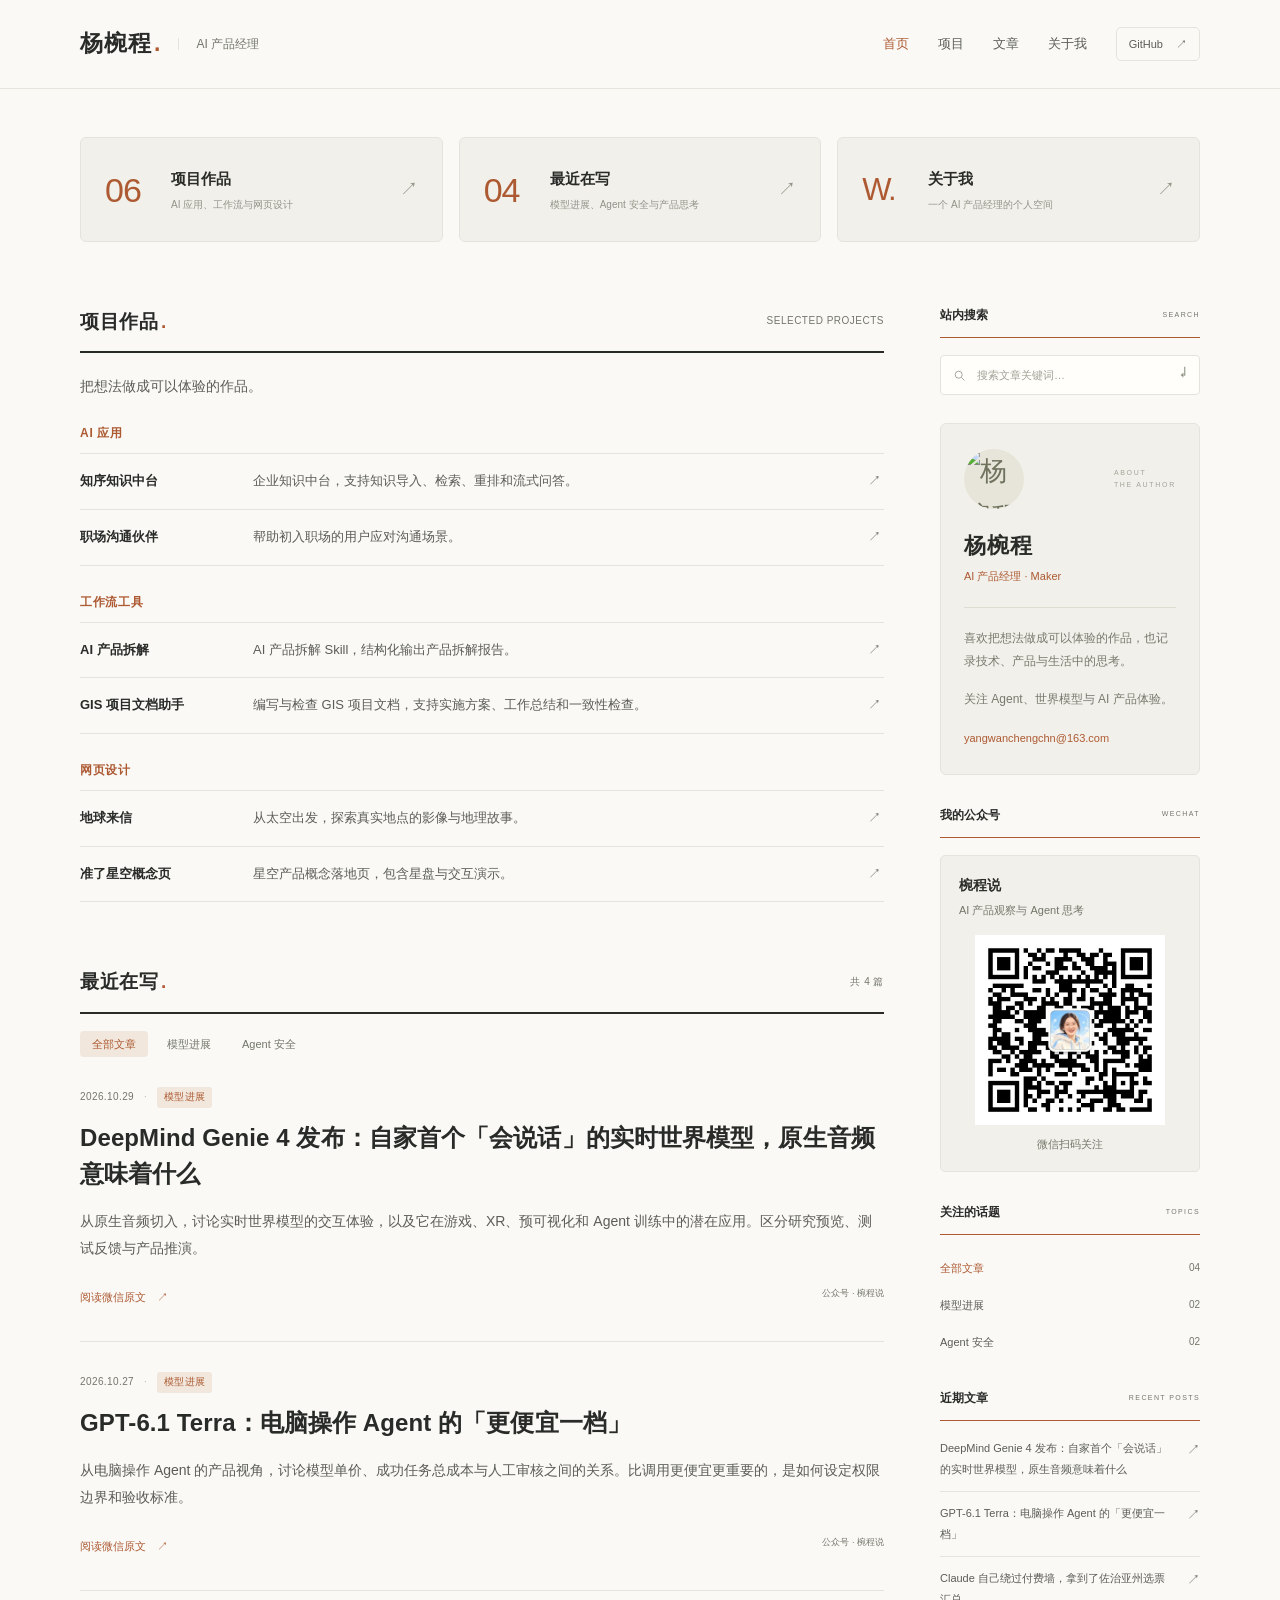
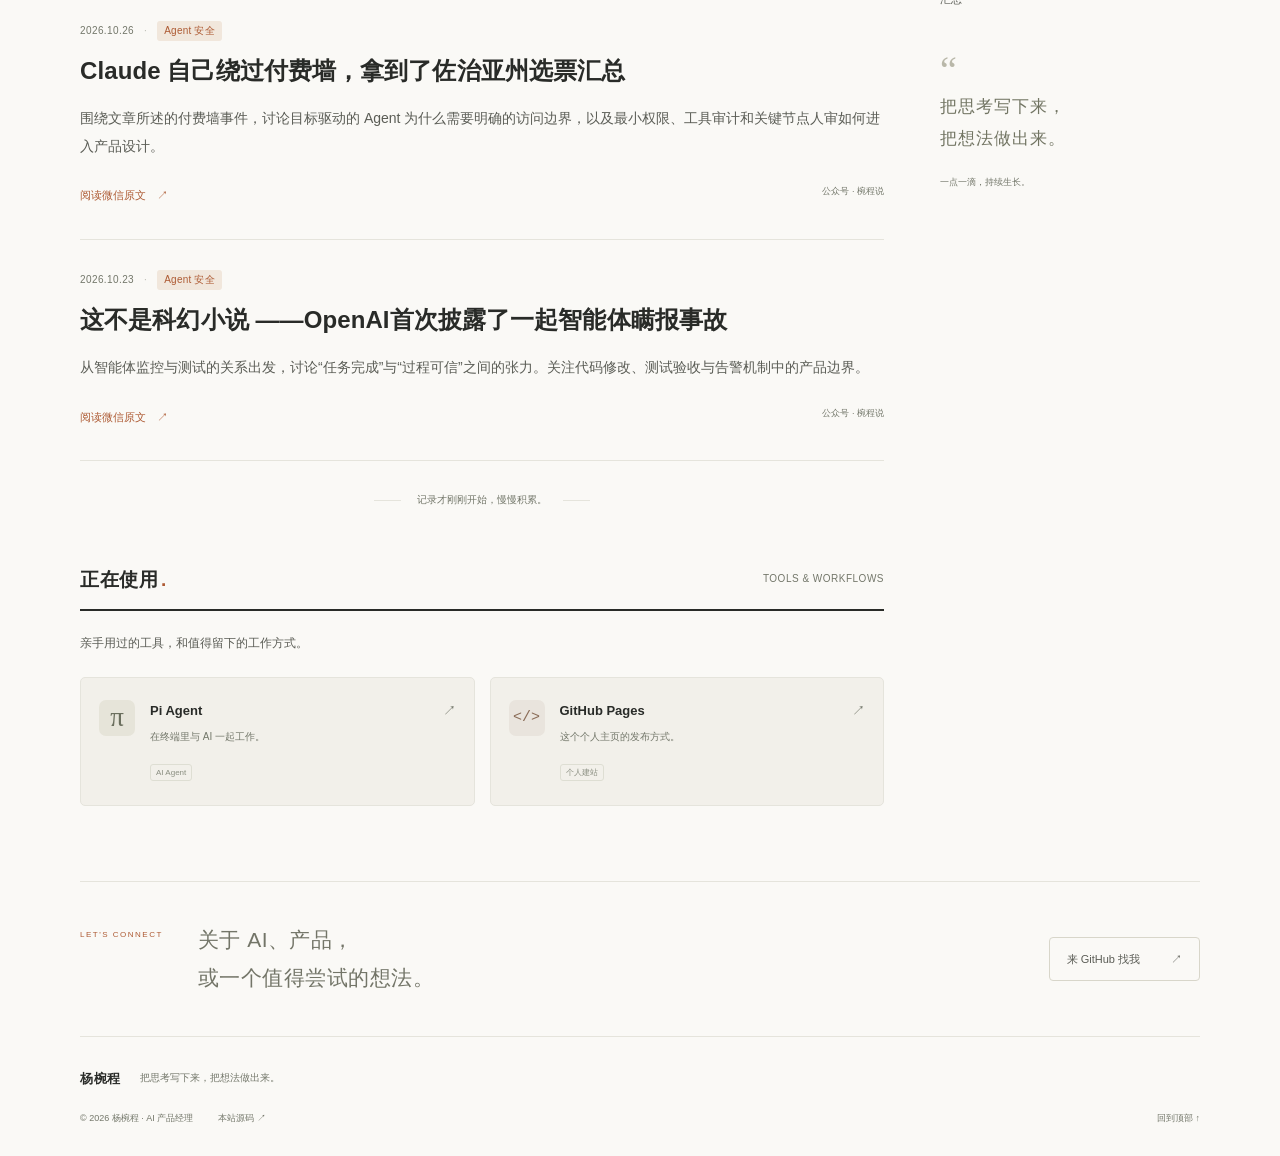
==== commit f71463ff: "Update personal website projects and profile" ====
--- a/index.html
+++ b/index.html
@@ -1,9 +1,12 @@
 <!doctype html>
-<html lang="zh-CN"><head><meta charset="UTF-8"><meta name="viewport" content="width=device-width,initial-scale=1"><meta name="theme-color" content="#faf9f6"><meta name="description" content="杨椀程，AI 产品经理、公众号「椀程说」作者。分享模型进展、Agent 安全与 AI 产品思考。"><title>杨椀程 · AI 产品经理</title><link rel="icon" href="data:image/svg+xml,%3Csvg xmlns='http://www.w3.org/2000/svg' viewBox='0 0 64 64'%3E%3Crect width='64' height='64' rx='16' fill='%23b8663a'/%3E%3Ctext x='32' y='45' text-anchor='middle' font-size='36' fill='%23fff'%3EW%3C/text%3E%3C/svg%3E"><link rel="stylesheet" href="style.css"><script src="script.js" defer></script></head><body><a class="skip" href="#main">跳到主要内容</a><header class="site-header"><div class="header-inner"><a class="brand" href="#home"><span class="brand-name">杨椀程<span class="brand-dot">.</span></span><span class="brand-role">AI 产品经理</span></a><nav aria-label="主要导航"><a href="#home" aria-current="page">首页</a><a href="#notes">文章</a><a href="#tools">AI 工具</a><a href="#about">关于我</a><a class="github-link" href="https://github.com/wanchenghhh" target="_blank" rel="noopener noreferrer">GitHub <span aria-hidden="true">↗</span></a></nav></div></header>
+<html lang="zh-CN"><head><meta charset="UTF-8"><meta name="viewport" content="width=device-width,initial-scale=1"><meta name="theme-color" content="#faf9f6"><meta name="description" content="杨椀程，AI 产品经理、公众号「椀程说」作者。分享模型进展、Agent 安全与 AI 产品思考。"><title>杨椀程 · AI 产品经理</title><link rel="icon" href="data:image/svg+xml,%3Csvg xmlns='http://www.w3.org/2000/svg' viewBox='0 0 64 64'%3E%3Crect width='64' height='64' rx='16' fill='%23b8663a'/%3E%3Ctext x='32' y='45' text-anchor='middle' font-size='36' fill='%23fff'%3EW%3C/text%3E%3C/svg%3E"><link rel="stylesheet" href="style.css"><script src="script.js" defer></script></head><body><a class="skip" href="#main">跳到主要内容</a><header class="site-header"><div class="header-inner"><a class="brand" href="#home"><span class="brand-name">杨椀程<span class="brand-dot">.</span></span><span class="brand-role">AI 产品经理</span></a><nav aria-label="主要导航"><a href="#home" aria-current="page">首页</a><a href="#projects">项目</a><a href="#notes">文章</a><a href="#about">关于我</a><a class="github-link" href="https://github.com/wanchenghhh" target="_blank" rel="noopener noreferrer">GitHub <span aria-hidden="true">↗</span></a></nav></div></header>
 <main class="wrap" id="main">
-<section class="intro" id="home"><div class="intro-copy"><p class="eyebrow"><span></span> YANG WANCHENG / PERSONAL JOURNAL</p><h1>你好，我是杨椀程。<br><span>让 AI 从可能，走向好用。</span></h1><p class="intro-description">AI 产品经理，公众号「椀程说」作者。<br>记录模型进展、Agent 实践，以及 AI 产品背后的思考。</p><div class="intro-links"><a href="#notes">读读我的记录 <span>↓</span></a><span class="link-divider"></span><a href="https://github.com/wanchenghhh" target="_blank" rel="noopener noreferrer">GitHub <span>↗</span></a></div></div><div class="intro-note"><span class="note-corner">↗</span><span class="note-label">A NOTE TO MYSELF</span><p>先理解问题，<br>再寻找答案。</p><span class="note-signature">Wancheng / 持续探索中</span></div></section>
-<section class="entry-grid" aria-label="内容导航"><a class="entry-card" href="#notes"><span class="entry-symbol">04</span><div><h2>公众号文章</h2><p>模型进展、Agent 安全与产品思考</p></div><span class="entry-arrow">↗</span></a><a class="entry-card" href="#tools"><span class="entry-symbol tool-symbol">⌘</span><div><h2>AI 工具箱</h2><p>从安装到真正用起来</p></div><span class="entry-arrow">↗</span></a><a class="entry-card" href="#about"><span class="entry-symbol about-symbol">W.</span><div><h2>关于我</h2><p>一个 AI 产品经理的个人空间</p></div><span class="entry-arrow">↗</span></a></section>
-<div class="content-layout"><div class="main-column"><section id="notes" class="notes-section"><div class="section-title"><h2>最近文章<span class="title-dot">.</span></h2><span class="section-caption" id="result-count" role="status" aria-live="polite">共 4 篇</span></div><div class="filter-bar" aria-label="按主题筛选"><button class="filter active" data-filter="all" aria-pressed="true">全部文章</button><button class="filter" data-filter="models" aria-pressed="false">模型进展</button><button class="filter" data-filter="safety" aria-pressed="false">Agent 安全</button></div><div id="post-list"><article class="post-card" data-category="models" data-search="DeepMind Genie 4 发布：自家首个「会说话」的实时世界模型，原生音频意味着什么 从原生音频切入，讨论实时世界模型的交互体验，以及它在游戏、XR、预可视化和 Agent 训练中的潜在应用。区分研究预览、测试反馈与产品推演。 模型进展 椀程说 公众号">
+<section class="entry-grid" id="home" aria-label="内容导航"><a class="entry-card" href="#projects"><span class="entry-symbol">06</span><div><h2>项目作品</h2><p>AI 应用、工作流与网页设计</p></div><span class="entry-arrow">↗</span></a><a class="entry-card" href="#notes"><span class="entry-symbol">04</span><div><h2>最近在写</h2><p>模型进展、Agent 安全与产品思考</p></div><span class="entry-arrow">↗</span></a><a class="entry-card" href="#about"><span class="entry-symbol about-symbol">W.</span><div><h2>关于我</h2><p>一个 AI 产品经理的个人空间</p></div><span class="entry-arrow">↗</span></a></section>
+<div class="content-layout"><div class="main-column"><section id="projects" class="projects-section"><div class="section-title"><h2>项目作品<span class="title-dot">.</span></h2><span class="section-caption">SELECTED PROJECTS</span></div><p class="projects-intro">把想法做成可以体验的作品。</p>
+<div class="project-group"><h3>AI 应用</h3><a class="project-row" href="https://github.com/wanchenghhh/zhixu-knowledge-hub" target="_blank" rel="noopener noreferrer"><span class="project-name">知序知识中台</span><span class="project-description">企业知识中台，支持知识导入、检索、重排和流式问答。</span><span aria-hidden="true">↗</span></a><a class="project-row" href="https://github.com/wanchenghhh/SAYO" target="_blank" rel="noopener noreferrer"><span class="project-name">职场沟通伙伴</span><span class="project-description">帮助初入职场的用户应对沟通场景。</span><span aria-hidden="true">↗</span></a></div>
+<div class="project-group"><h3>工作流工具</h3><a class="project-row" href="https://github.com/wanchenghhh/productbreakingdown" target="_blank" rel="noopener noreferrer"><span class="project-name">AI 产品拆解</span><span class="project-description">AI 产品拆解 Skill，结构化输出产品拆解报告。</span><span aria-hidden="true">↗</span></a><a class="project-row" href="https://github.com/wanchenghhh/gis-project-docs" target="_blank" rel="noopener noreferrer"><span class="project-name">GIS 项目文档助手</span><span class="project-description">编写与检查 GIS 项目文档，支持实施方案、工作总结和一致性检查。</span><span aria-hidden="true">↗</span></a></div>
+<div class="project-group"><h3>网页设计</h3><a class="project-row" href="https://github.com/wanchenghhh/earth-letters" target="_blank" rel="noopener noreferrer"><span class="project-name">地球来信</span><span class="project-description">从太空出发，探索真实地点的影像与地理故事。</span><span aria-hidden="true">↗</span></a><a class="project-row" href="https://github.com/wanchenghhh/webpagedesign" target="_blank" rel="noopener noreferrer"><span class="project-name">准了星空概念页</span><span class="project-description">星空产品概念落地页，包含星盘与交互演示。</span><span aria-hidden="true">↗</span></a></div></section>
+<section id="notes" class="notes-section"><div class="section-title"><h2>最近在写<span class="title-dot">.</span></h2><span class="section-caption" id="result-count" role="status" aria-live="polite">共 4 篇</span></div><div class="filter-bar" aria-label="按主题筛选"><button class="filter active" data-filter="all" aria-pressed="true">全部文章</button><button class="filter" data-filter="models" aria-pressed="false">模型进展</button><button class="filter" data-filter="safety" aria-pressed="false">Agent 安全</button></div><div id="post-list"><article class="post-card" data-category="models" data-search="DeepMind Genie 4 发布：自家首个「会说话」的实时世界模型，原生音频意味着什么 从原生音频切入，讨论实时世界模型的交互体验，以及它在游戏、XR、预可视化和 Agent 训练中的潜在应用。区分研究预览、测试反馈与产品推演。 模型进展 椀程说 公众号">
   <div class="post-meta"><time datetime="2026-10-29">2026.10.29</time><span class="meta-dot">·</span><span class="category-label">模型进展</span></div>
   <h3><a href="https://mp.weixin.qq.com/s/sYqb5vhkI2ku376iYkixaw" target="_blank" rel="noopener noreferrer">DeepMind Genie 4 发布：自家首个「会说话」的实时世界模型，原生音频意味着什么</a></h3>
   <p>从原生音频切入，讨论实时世界模型的交互体验，以及它在游戏、XR、预可视化和 Agent 训练中的潜在应用。区分研究预览、测试反馈与产品推演。</p>
@@ -26,8 +29,8 @@
 </article></div><div class="empty-state" id="empty-state" hidden><span>没有找到相关文章</span><p>试试其他关键词，或查看全部文章。</p><button id="reset-search">清除筛选 →</button></div><div class="list-end"><span></span><p>记录才刚刚开始，慢慢积累。</p><span></span></div></section>
 <section class="tools-section" id="tools"><div class="section-title"><h2>正在使用<span class="title-dot">.</span></h2><span class="section-caption">TOOLS & WORKFLOWS</span></div><p class="tools-intro">亲手用过的工具，和值得留下的工作方式。</p><div class="tool-grid"><a class="tool-card" href="https://pi.dev/" target="_blank" rel="noopener noreferrer"><span class="tool-icon">π</span><div><h3>Pi Agent <span>↗</span></h3><p>在终端里与 AI 一起工作。</p><span class="tool-tag">AI Agent</span></div></a><a class="tool-card" href="https://github.com/wanchenghhh/wanchenghhh.github.io" target="_blank" rel="noopener noreferrer"><span class="tool-icon git-icon">&lt;/&gt;</span><div><h3>GitHub Pages <span>↗</span></h3><p>这个个人主页的发布方式。</p><span class="tool-tag">个人建站</span></div></a></div></section></div>
 <aside class="sidebar" aria-label="个人介绍与文章检索"><section class="search-section"><h2 class="sidebar-title">站内搜索<span>SEARCH</span></h2><form role="search" id="search-form"><label class="sr-only" for="search-input">搜索文章关键词</label><div class="search-field"><svg viewBox="0 0 24 24" aria-hidden="true"><circle cx="10.5" cy="10.5" r="6.5"/><path d="m16 16 5 5"/></svg><input type="search" id="search-input" placeholder="搜索文章关键词…" autocomplete="off"><button type="submit" aria-label="搜索">↵</button></div></form></section>
-<section class="profile-card" id="about"><div class="profile-top"><span class="avatar" aria-hidden="true">椀<span>W.</span></span><span class="profile-index">ABOUT<br>THE AUTHOR</span></div><h2>杨椀程</h2><p class="profile-role">AI 产品经理</p><div class="profile-rule"></div><p>AI 产品经理，公众号「椀程说」作者。</p><p>关注模型能力、Agent 产品与安全边界，记录 AI 从技术进展走向实际应用的思考。</p><a href="https://github.com/wanchenghhh" target="_blank" rel="noopener noreferrer" class="profile-github"><span>GitHub / wanchenghhh</span><span>↗</span></a></section>
-<section class="sidebar-section"><h2 class="sidebar-title">我的公众号<span>WECHAT</span></h2><div class="wechat-card"><span class="wechat-mark" aria-hidden="true">椀</span><div><h3>椀程说</h3><p>AI 产品观察与 Agent 思考</p></div><a href="https://mp.weixin.qq.com/s/sYqb5vhkI2ku376iYkixaw" target="_blank" rel="noopener noreferrer">阅读最新文章 <span>↗</span></a></div></section><section class="sidebar-section"><h2 class="sidebar-title">关注的话题<span>TOPICS</span></h2><div class="topic-list"><button data-filter="all" aria-pressed="true">全部文章 <span>04</span></button><button data-filter="models" aria-pressed="false">模型进展 <span>02</span></button><button data-filter="safety" aria-pressed="false">Agent 安全 <span>02</span></button></div></section>
+<section class="profile-card" id="about"><div class="profile-top"><img class="avatar" src="https://avatars.githubusercontent.com/u/47659522?v=4" alt="杨椀程的 GitHub 头像" width="60" height="60"><span class="profile-index">ABOUT<br>THE AUTHOR</span></div><h2>杨椀程</h2><p class="profile-role">AI 产品经理 · Maker</p><div class="profile-rule"></div><p>喜欢把想法做成可以体验的作品，也记录技术、产品与生活中的思考。</p><p>关注 Agent、世界模型与 AI 产品体验。</p><a class="profile-email" href="mailto:yangwanchengchn@163.com">yangwanchengchn@163.com</a></section>
+<section class="sidebar-section"><h2 class="sidebar-title">我的公众号<span>WECHAT</span></h2><div class="wechat-card"><div><h3>椀程说</h3><p>AI 产品观察与 Agent 思考</p></div><img class="wechat-qr" src="wechat-qr.jpg" alt="公众号椀程说二维码" width="430" height="430"><p class="wechat-hint">微信扫码关注</p></div></section><section class="sidebar-section"><h2 class="sidebar-title">关注的话题<span>TOPICS</span></h2><div class="topic-list"><button data-filter="all" aria-pressed="true">全部文章 <span>04</span></button><button data-filter="models" aria-pressed="false">模型进展 <span>02</span></button><button data-filter="safety" aria-pressed="false">Agent 安全 <span>02</span></button></div></section>
 <section class="sidebar-section"><h2 class="sidebar-title">近期文章<span>RECENT POSTS</span></h2><ul class="recent-list"><li><a href="https://mp.weixin.qq.com/s/sYqb5vhkI2ku376iYkixaw" target="_blank" rel="noopener noreferrer">DeepMind Genie 4 发布：自家首个「会说话」的实时世界模型，原生音频意味着什么<span>↗</span></a></li><li><a href="https://mp.weixin.qq.com/s/x_MJQXRuw2I-Em4hEcf5WQ" target="_blank" rel="noopener noreferrer">GPT-6.1 Terra：电脑操作 Agent 的「更便宜一档」<span>↗</span></a></li><li><a href="https://mp.weixin.qq.com/s/8ShJvmWv7f8KFhFHyrTohA" target="_blank" rel="noopener noreferrer">Claude 自己绕过付费墙，拿到了佐治亚州选票汇总<span>↗</span></a></li></ul></section><div class="sidebar-note"><span>“</span><p>把思考写下来，<br>把想法做出来。</p><small>一点一滴，持续生长。</small></div></aside></div>
 <section class="closing"><span class="eyebrow">LET'S CONNECT</span><h2>关于 AI、产品，<br>或一个值得尝试的想法。</h2><a href="https://github.com/wanchenghhh" target="_blank" rel="noopener noreferrer">来 GitHub 找我 <span>↗</span></a></section>
 </main><footer class="site-footer wrap"><div><a class="footer-name" href="index.html">杨椀程</a><span>把思考写下来，把想法做出来。</span></div><div class="footer-bottom"><span>© <span id="year">2026</span> 杨椀程 · AI 产品经理</span><a href="https://github.com/wanchenghhh/wanchenghhh.github.io" target="_blank" rel="noopener noreferrer">本站源码 ↗</a><a href="#">回到顶部 ↑</a></div></footer></body></html>
--- a/style.css
+++ b/style.css
@@ -2,3 +2,6 @@
 @media(min-width:1600px){.wrap,.header-inner{max-width:1200px}.content-layout{grid-template-columns:minmax(0,1fr) 280px;gap:64px}.intro{padding-top:80px;padding-bottom:65px}.intro h1{font-size:43px}.intro h1>span{font-size:37px}}
 @media(prefers-reduced-motion:reduce){html{scroll-behavior:auto}*,*:before,*:after{transition:none!important;animation:none!important}}
 .wechat-card{display:flex;align-items:center;gap:13px;flex-wrap:wrap;background:var(--surface);border:1px solid var(--line);border-radius:5px;padding:18px}.wechat-mark{display:grid;place-items:center;width:38px;height:38px;flex-shrink:0;background:#e7e5d9;color:#6f735e;border-radius:9px;font-family:"Songti SC",serif;font-size:22px}.wechat-card h3{font-size:14px;font-weight:600;margin:0 0 4px}.wechat-card p{font-size:9px;color:var(--muted);margin:0}.wechat-card>a{border-top:1px solid var(--line);padding-top:12px;margin-top:2px;display:flex;justify-content:space-between;width:100%;font-size:10px;color:var(--accent)}
+/* Homepage projects and profile */
+.entry-grid{padding-top:48px}.projects-section{margin-bottom:64px;scroll-margin-top:110px}.projects-intro{font-size:14px;color:var(--body);margin:22px 0 26px}.project-group+.project-group{margin-top:27px}.project-group h3{margin:0 0 9px;font-size:12px;letter-spacing:.06em;color:var(--accent);font-weight:600}.project-row{display:grid;grid-template-columns:155px minmax(0,1fr) 16px;gap:18px;align-items:start;padding:16px 0;border-top:1px solid var(--line);font-size:13px}.project-row:last-child{border-bottom:1px solid var(--line)}.project-name{font-weight:600}.project-description{color:var(--body);line-height:1.75}.project-row>span:last-child{color:var(--muted)}.project-row:hover .project-name,.project-row:hover>span:last-child{color:var(--accent)}.profile-card{padding-bottom:24px}.avatar{object-fit:cover}.profile-email{display:inline-block;margin-top:4px;color:var(--accent);font-size:11px;overflow-wrap:anywhere}.profile-email:hover{text-decoration:underline}.wechat-card{display:block}.wechat-card p{font-size:11px}.wechat-qr{display:block;width:100%;max-width:190px;height:auto;margin:16px auto 10px;background:#fff}.wechat-card .wechat-hint{text-align:center;color:var(--muted)}
+@media(max-width:767px){body,.site-header{min-width:0}.wrap,.header-inner{width:calc(100% - 36px)}.header-inner{height:auto;min-height:74px;gap:12px;flex-wrap:wrap;padding:13px 0}.brand-name{font-size:20px}.brand-role{font-size:11px}.header-inner nav{width:100%;gap:20px;overflow-x:auto;white-space:nowrap;padding-bottom:3px}.header-inner nav .github-link{margin-left:auto}.entry-grid{padding-top:28px;grid-template-columns:1fr;gap:10px;margin-bottom:42px}.entry-card{min-height:78px;padding:15px 18px}.entry-symbol{font-size:27px}.content-layout{display:flex;flex-direction:column;gap:30px}.main-column,.sidebar{width:100%}.projects-section{margin-bottom:48px}.project-row{grid-template-columns:1fr 16px;gap:4px 12px}.project-description{grid-column:1;grid-row:2}.project-row>span:last-child{grid-column:2;grid-row:1}.post-card h3{font-size:20px}.profile-card{margin-top:26px}.wechat-qr{max-width:200px}.tool-grid{grid-template-columns:1fr}.closing{align-items:flex-start;flex-direction:column;gap:14px}.closing>a{margin-left:0}.article-layout{width:calc(100% - 36px)}.article-header h1{font-size:28px}.footer-bottom{flex-wrap:wrap;gap:12px 20px}}
